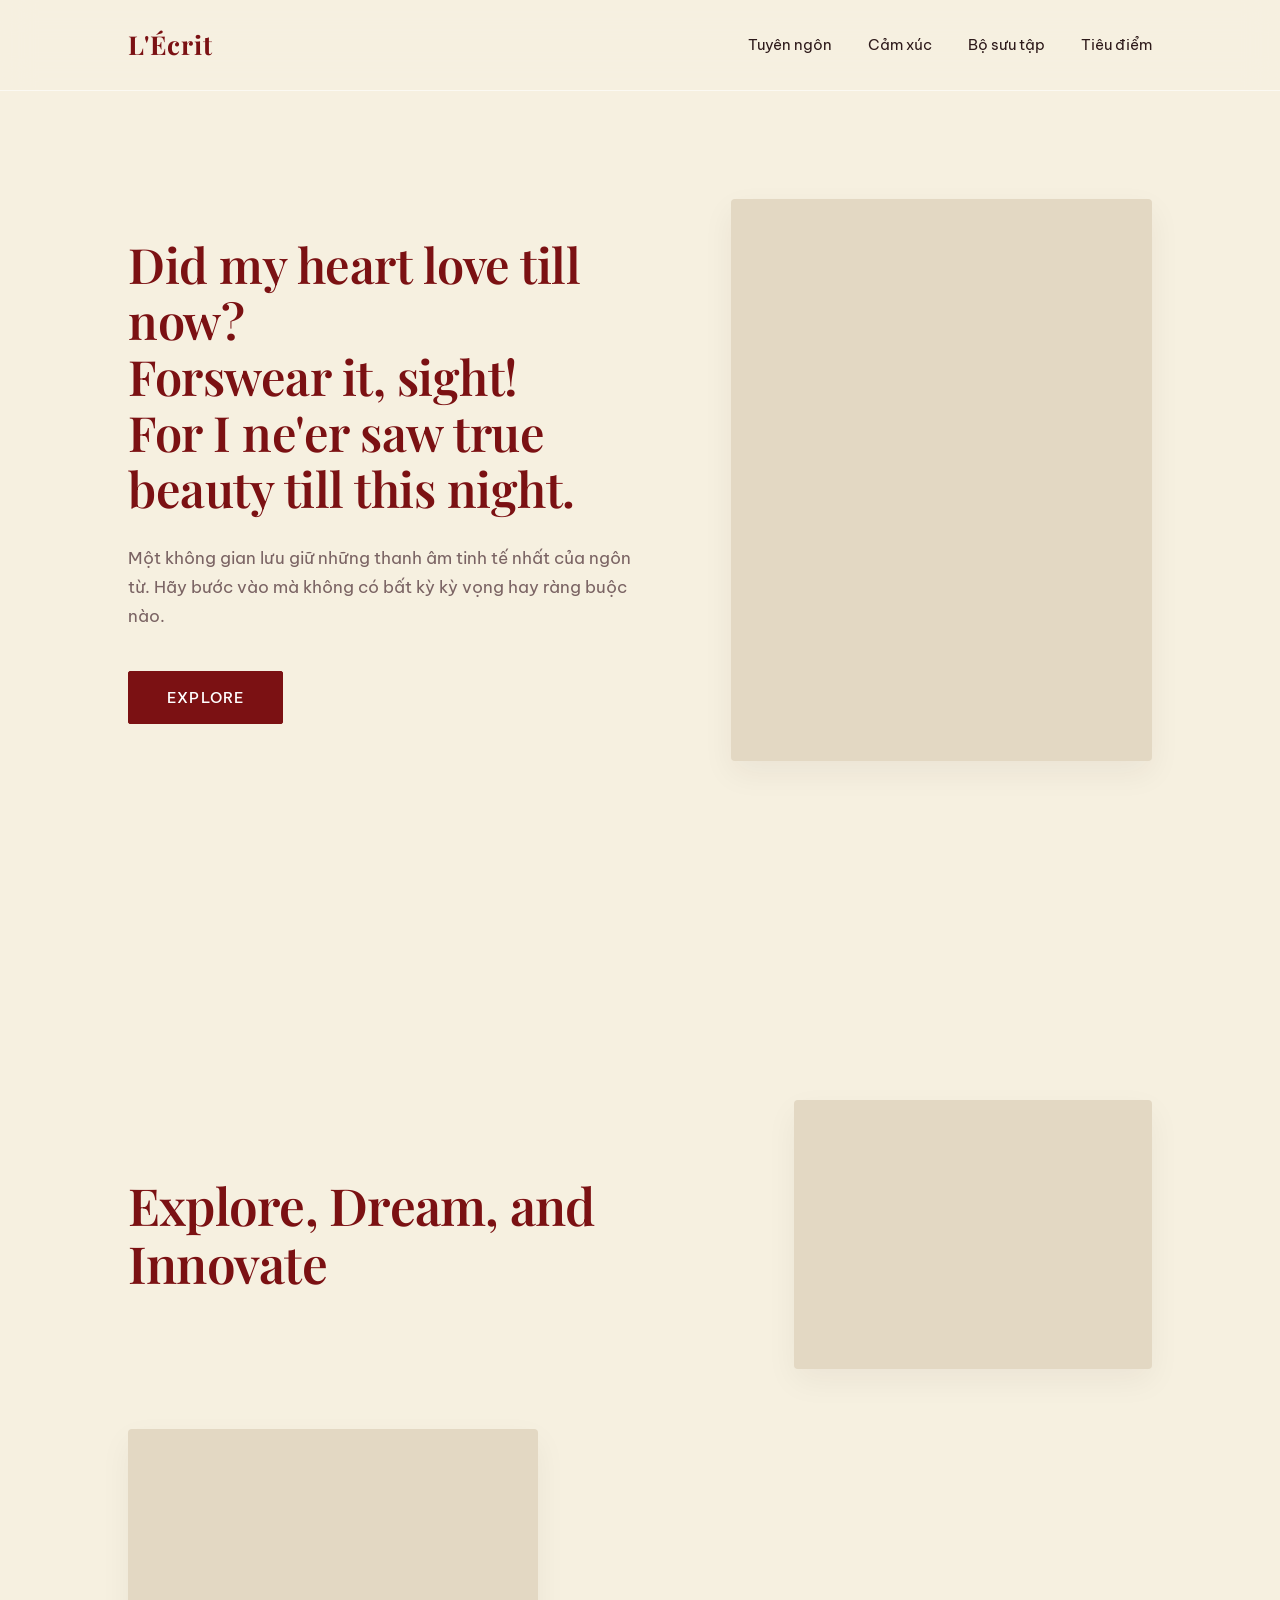
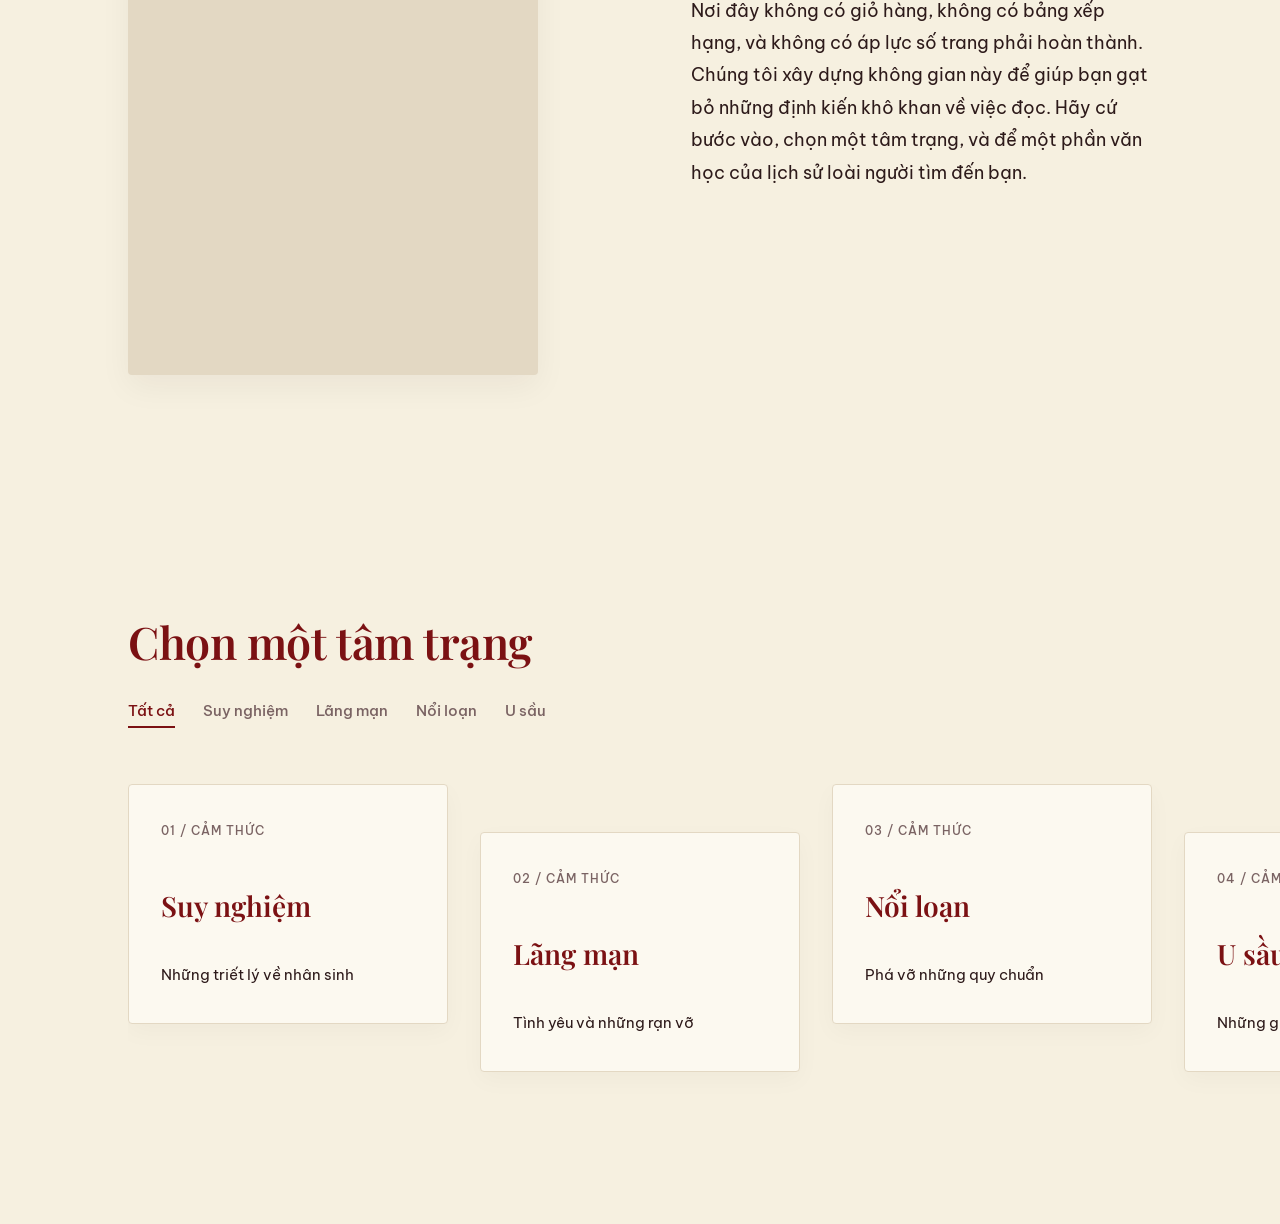
==== index.html @ 32242519 "hoan thanh giao dien co ban cho section 123, chua add hinh anh" ====
<!doctype html>
<html lang="vi">
  <head>
    <meta charset="UTF-8" />
    <meta name="viewport" content="width=device-width, initial-scale=1.0" />
    <title>Triển lãm Nghệ thuật Ngôn từ</title>

    <!-- Tích hợp Google Fonts: Playfair Display (Serif) & Be Vietnam Pro (Sans-serif) -->
    <link rel="preconnect" href="https://fonts.googleapis.com" />
    <link rel="preconnect" href="https://fonts.gstatic.com" crossorigin />
    <link
      href="https://fonts.googleapis.com/css2?family=Be+Vietnam+Pro:ital,wght@0,300;0,400;0,500;0,600;1,400&family=Playfair+Display:ital,wght@0,400;0,600;0,700;1,400&display=swap"
      rel="stylesheet"
    />

    <!-- Stylesheet riêng biệt theo tiêu chuẩn cấu trúc dự án -->
    <link rel="stylesheet" href="css/style.css" />
  </head>
  <body>
    <!-- === HEADER / NAV === -->
    <!-- Lớp .glass-panel tạo hiệu ứng kính mờ có chọn lọc cố định ở đầu trang -->
    <header class="site-header glass-panel">
      <div class="nav-container">
        <!-- Logo mang phong cách tạp chí in (Serif - Playfair Display) -->
        <a href="#" class="brand-logo">L'Écrit</a>

        <!-- Menu mỏ neo điều hướng chính -->
        <nav class="main-nav" aria-label="Điều hướng chính">
          <ul class="nav-links">
            <li><a href="#manifesto" class="nav-item">Tuyên ngôn</a></li>
            <li><a href="#emotions" class="nav-item">Cảm xúc</a></li>
            <li><a href="#collection" class="nav-item">Bộ sưu tập</a></li>
            <li><a href="#spotlight" class="nav-item">Tiêu điểm</a></li>
          </ul>
        </nav>
      </div>
    </header>

    <main>
      <!-- === SECTION 1 === -->
      <!-- Hero Section: Khoảng nghỉ mở màn với bố cục bất đối xứng 55% / 45% -->
      <section class="hero-section" id="hero">
        <!-- Khối Trái: Chiếm 55% độ rộng, tập trung vào Typography và thông điệp mở màn -->
        <div class="hero-content">
          <!-- Trích dẫn kịch bản nguyên bản định hình phong cách văn học (Editorial Serif) -->
          <h1 class="hero-title">
            Did my heart love till now?<br />
            Forswear it, sight!<br />
            For I ne'er saw true beauty till this night.
          </h1>

          <!-- Dòng mô tả mang tính tự sự, tạo cảm giác tĩnh lặng và chào đón không áp lực -->
          <p class="hero-subtitle">
            Một không gian lưu giữ những thanh âm tinh tế nhất của ngôn từ. Hãy
            bước vào mà không có bất kỳ kỳ vọng hay ràng buộc nào.
          </p>

          <!-- CTA duy nhất: Bo góc sắc sảo 2px (không bo viên thuốc), kích hoạt cuộn mượt -->
          <div class="hero-cta-wrapper">
            <button
              type="button"
              class="btn btn-primary"
              onclick="
                document
                  .getElementById('manifesto')
                  ?.scrollIntoView({ behavior: 'smooth' })
              "
            >
              Explore
            </button>
          </div>
        </div>

        <!-- Khối Phải: Chiếm 45% độ rộng, khung ảnh nghệ thuật tĩnh vật tỉ lệ chuẩn 3:4 -->
        <div class="hero-visual-wrapper">
          <div
            class="hero-visual"
            role="img"
            aria-label="Bìa sách nghệ thuật tĩnh vật"
          >
            <!-- Placeholder chuẩn Design System: Sử dụng nền nhạt #E3D8C3, bo nhẹ 4px, không dùng placeholder chứa text rác -->
          </div>
        </div>
      </section>

      <!-- === SECTION 2: MANIFESTO === -->
      <!-- Bố cục lưới Z-Pattern 2 hàng kết hợp hình ảnh nghệ thuật -->
      <section id="manifesto" class="manifesto-section">
        <!-- Hàng 1 (Trên): Tiêu đề Hook bên trái và Khung ảnh nhỏ nằm ngang bên phải -->
        <div class="manifesto-row">
          <h2 class="manifesto-hook">Explore, Dream, and Innovate</h2>
          <div
            class="manifesto-visual visual-sm"
            role="img"
            aria-label="Hình ảnh nghệ thuật bổ trợ"
          ></div>
        </div>

        <!-- Hàng 2 (Dưới): Khung ảnh lớn dạng dọc bên trái và Văn bản tự sự bên phải -->
        <div class="manifesto-row">
          <div
            class="manifesto-visual visual-lg"
            role="img"
            aria-label="Hình ảnh tĩnh vật nghệ thuật"
          ></div>
          <div class="manifesto-narrative">
            <p>
              Nơi đây không có giỏ hàng, không có bảng xếp hạng, và không có áp
              lực số trang phải hoàn thành. Chúng tôi xây dựng không gian này để
              giúp bạn gạt bỏ những định kiến khô khan về việc đọc. Hãy cứ bước
              vào, chọn một tâm trạng, và để một phần văn học của lịch sử loài
              người tìm đến bạn.
            </p>
          </div>
        </div>
      </section>

      <!-- === SECTION 3: EMOTIONS === -->
      <!-- Cỗ máy Cảm xúc: Cuộn ngang tràn lề với thẻ nhấp nhô có chủ đích -->
      <section id="emotions" class="emotions-section">
        <!-- Tiêu đề & Nhóm lọc cảm xúc -->
        <div class="emotions-header">
          <h2 class="emotions-title">Chọn một tâm trạng</h2>
          <div class="filter-group" role="tablist" aria-label="Bộ lọc cảm xúc">
            <button type="button" class="btn-filter active">Tất cả</button>
            <button type="button" class="btn-filter">Suy nghiệm</button>
            <button type="button" class="btn-filter">Lãng mạn</button>
            <button type="button" class="btn-filter">Nổi loạn</button>
            <button type="button" class="btn-filter">U sầu</button>
          </div>
        </div>

        <!-- Đường đua cuộn ngang Horizontal Scroll Track -->
        <div
          class="emotions-scroll-track"
          tabindex="0"
          aria-label="Danh sách thẻ cảm xúc"
        >
          <!-- Thẻ 1 -->
          <article class="emotion-card">
            <span class="emotion-tag">01 / Cảm thức</span>
            <h3 class="emotion-name">Suy nghiệm</h3>
            <p class="emotion-desc">Những triết lý về nhân sinh</p>
          </article>

          <!-- Thẻ 2 (Chẵn - Nhấp nhô) -->
          <article class="emotion-card">
            <span class="emotion-tag">02 / Cảm thức</span>
            <h3 class="emotion-name">Lãng mạn</h3>
            <p class="emotion-desc">Tình yêu và những rạn vỡ</p>
          </article>

          <!-- Thẻ 3 -->
          <article class="emotion-card">
            <span class="emotion-tag">03 / Cảm thức</span>
            <h3 class="emotion-name">Nổi loạn</h3>
            <p class="emotion-desc">Phá vỡ những quy chuẩn</p>
          </article>

          <!-- Thẻ 4 (Chẵn - Nhấp nhô) -->
          <article class="emotion-card">
            <span class="emotion-tag">04 / Cảm thức</span>
            <h3 class="emotion-name">U sầu</h3>
            <p class="emotion-desc">Những góc tối tĩnh lặng</p>
          </article>

          <!-- Thẻ 5 -->
          <article class="emotion-card">
            <span class="emotion-tag">05 / Cảm thức</span>
            <h3 class="emotion-name">Chữa lành</h3>
            <p class="emotion-desc">Tìm lại điểm cân bằng</p>
          </article>
        </div>
      </section>
    </main>

    <script src="js/app.js"></script>
  </body>
</html>
---- css/style.css ----
/* ==========================================================================
   DESIGN TOKENS & RESET
   ========================================================================== */

:root {
  /* Nền và Bề mặt (Lemon Cream & Trắng ấm) */
  --clr-bg-main: #f6f0e0; /* Lemon Cream - Nền toàn trang */
  --clr-surface: #fcf9f0; /* Trắng ấm - Nền card, popup */

  /* Điểm nhấn (Red Wine Palette) */
  --clr-primary: #7b1113; /* Red Wine - Điểm nhấn chính, nút, tiêu đề nổi bật */
  --clr-primary-dark: #52090c; /* Red Wine Dark - Trạng thái hover/active */
  --clr-accent: #c43a3d; /* Điểm nhấn phụ */

  /* Văn bản & Viền - Tuyệt đối không dùng đen tuyệt đối #000000 */
  --clr-text-main: #2d1a1a; /* Nâu đỏ sẫm - Chữ chính */
  --clr-text-muted: #7a6363; /* Nâu nhạt - Metadata, mô tả phụ */
  --clr-border: #e3d8c3; /* Viền mỏng, đường phân cách thanh lịch */

  /* Bo góc chuẩn Anti-AI (Không bo tròn quá mức) */
  --radius-card: 4px;

  /* Typography */
  --font-heading: "Playfair Display", Georgia, serif;
  --font-body: "Be Vietnam Pro", -apple-system, BlinkMacSystemFont, sans-serif;
}

/* CSS Reset tối giản đảm bảo tính đồng nhất */
*,
*::before,
*::after {
  box-sizing: border-box;
  margin: 0;
  padding: 0;
}

html {
  scroll-behavior: smooth; /* Cuộn trang mượt mà */
}

body {
  background-color: var(--clr-bg-main);
  color: var(--clr-text-main);
  font-family: var(--font-body);
  line-height: 1.6;
  -webkit-font-smoothing: antialiased;
}

/* Hiệu ứng Selective Glassmorphism dùng chung */
.glass-panel {
  background: rgba(246, 240, 224, 0.78); /* Lemon Cream bán trong suốt */
  backdrop-filter: blur(16px); /* Làm mờ hậu cảnh tự nhiên */
  -webkit-backdrop-filter: blur(16px);
  border-bottom: 1px solid rgba(255, 255, 255, 0.55); /* Viền sáng tinh tế phía dưới */
}

/* ==========================================================================
   HEADER / NAVIGATION
   ========================================================================== */

.site-header {
  position: fixed; /* Cố định thanh điều hướng ở mép trên cùng */
  top: 0;
  left: 0;
  width: 100%;
  z-index: 100; /* Đảm bảo Nav luôn nổi trên các tầng nội dung */
  transition: background-color 0.3s ease;
}

.nav-container {
  display: flex;
  justify-content: space-between; /* Đẩy Logo sang trái và Menu sang phải */
  align-items: center;
  padding: 24px 10%; /* Đồng bộ khoảng thụt lề 10% với nội dung Hero */
}

.brand-logo {
  font-family: var(--font-heading);
  font-size: 1.625rem;
  font-weight: 700;
  color: var(--clr-primary); /* Màu Red Wine tạo dấu ấn định danh */
  text-decoration: none;
  letter-spacing: 0.04em;
}

.nav-links {
  display: flex;
  gap: 36px; /* Khoảng cách thoáng đãng giữa các mục điều hướng */
  list-style: none;
}

.nav-item {
  font-family: var(--font-body);
  font-size: 0.9375rem;
  font-weight: 400;
  color: var(--clr-text-main);
  text-decoration: none;
  transition: color 0.25s ease;
  position: relative;
}

.nav-item:hover {
  color: var(--clr-primary); /* Đổi màu khi tương tác nhẹ nhàng */
}

/* ==========================================================================
   /* === SECTION 1 === */
/* ==========================================================================

/* Hero Section: Khoảng nghỉ mở màn bất đối xứng với padding bù trừ Header */
.hero-section {
  min-height: 100vh;
  box-sizing: border-box; /* Đảm bảo padding không làm tràn khung hình */
  display: flex;
  align-items: center; /* Căn giữa theo trục dọc */
  padding-top: 120px; /* Bù trừ chiều cao thanh Header fixed */
  padding-bottom: 60px; /* Khoảng đệm phía dưới */
  padding-left: 10%; /* Không gian âm lề trái */
  padding-right: 10%; /* Không gian âm lề phải */
  background-color: var(--clr-bg-main);
}

/* Khối Trái: Chiếm đúng 55% độ rộng - Trọng tâm Typography */
.hero-content {
  flex: 0 0 55%; /* Cố định tỷ lệ 55% */
  max-width: 55%; /* Ngăn co giãn vượt quá 55% */
  box-sizing: border-box;
  padding-right: 40px; /* Tạo khoảng thở nội bộ trước khối ảnh */
  display: flex;
  flex-direction: column;
  align-items: flex-start; /* Căn lề trái dứt khoát */
}

.hero-title {
  font-family: var(--font-heading);
  font-size: clamp(2rem, 3.8vw, 3.75rem);
  font-weight: 600;
  line-height: 1.15;
  color: var(--clr-primary);
  margin-bottom: 28px;
  letter-spacing: -0.01em;
}

.hero-subtitle {
  font-family: var(--font-body);
  font-size: 1.0625rem;
  line-height: 1.7;
  color: var(--clr-text-muted);
  max-width: 520px;
  margin-bottom: 36px;
}

.hero-cta-wrapper {
  margin-top: 4px;
}

/* Nút CTA: Tôn vinh hình khối góc cạnh sắc sảo */
.btn-primary {
  font-family: var(--font-body);
  font-size: 0.9375rem;
  font-weight: 500;
  letter-spacing: 0.08em;
  text-transform: uppercase;
  color: #ffffff;
  background-color: var(--clr-primary);
  border: 1px solid var(--clr-primary);
  border-radius: 2px;
  padding: 16px 38px;
  cursor: pointer;
  transition: all 0.3s ease;
}

.btn-primary:hover {
  background-color: var(--clr-primary-dark);
  border-color: var(--clr-primary-dark);
}

/* Khối Phải: Chiếm đúng 45% độ rộng - Khung ảnh nghệ thuật */
.hero-visual-wrapper {
  flex: 0 0 45%; /* Cố định tỷ lệ 45% */
  max-width: 45%; /* Ngăn co giãn vượt quá 45% */
  box-sizing: border-box;
  padding-left: 40px; /* Tạo khoảng thở nội bộ tiếp giáp khối chữ */
  width: 100%;
}

.hero-visual {
  width: 100%;
  aspect-ratio: 3 / 4;
  background-color: var(--clr-border);
  border-radius: 4px;
  box-shadow: 0 12px 32px rgba(45, 26, 26, 0.06);
}

/* ==========================================================================
   /* === SECTION 2: MANIFESTO === */
/* ==========================================================================

/* Manifesto Section: Bố cục lưới Z-Pattern 2 hàng kết hợp nghệ thuật */
.manifesto-section {
  padding: 200px 10% 120px 10%; /* Tăng mạnh đệm trên để tách biệt với Hero */
  background-color: var(--clr-bg-main); /* Giữ nền Lemon Cream đồng nhất */
  display: flex;
  flex-direction: column;
  gap: 60px; /* Kéo chặt khoảng cách giữa 2 hàng xuống 60px */
  box-sizing: border-box;
}

/* Hàng ngang điều phối các khối tử đối ứng */
.manifesto-row {
  display: flex;
  align-items: center;
  justify-content: space-between;
  width: 100%;
  box-sizing: border-box;
}

/* Tiêu đề Hook: Giảm kích thước, chiếm 50% độ rộng ở hàng trên */
.manifesto-hook {
  flex: 0 0 50%;
  max-width: 50%;
  font-family: var(--font-heading);
  font-size: clamp(2.5rem, 4vw, 4.5rem);
  font-weight: 600;
  line-height: 1.15;
  color: var(--clr-primary);
  letter-spacing: -0.015em;
}

/* Khối văn bản tự sự: Chiếm 45% độ rộng ở hàng dưới */
.manifesto-narrative {
  flex: 0 0 45%;
  max-width: 45%;
  margin-top: -20px; /* Kéo nhích lên tạo sự giao thoa nhẹ với khung ảnh visual-lg */
  text-align: left; /* Giữ chữ căn lề trái chuẩn Editorial */
  box-sizing: border-box;
}

.manifesto-narrative p {
  font-family: var(--font-body);
  font-size: 1.125rem;
  line-height: 1.8;
  color: var(--clr-text-main);
}

/* Khung ảnh nghệ thuật Placeholder */
.manifesto-visual {
  background-color: var(
    --clr-border
  ); /* Nền nhạt #E3D8C3 thay thế placeholder rác */
  border-radius: var(--radius-card); /* Bo góc nhẹ 4px chuẩn Anti-AI */
  box-shadow: 0 12px 32px rgba(45, 26, 26, 0.05);
}

/* Khung ảnh Hàng 1 (Nằm ngang bên phải) */
.visual-sm {
  flex: 0 0 35%;
  max-width: 35%;
  aspect-ratio: 4 / 3;
}

/* Khung ảnh Hàng 2 (Nằm dọc bên trái) */
.visual-lg {
  flex: 0 0 40%;
  max-width: 40%;
  aspect-ratio: 3 / 4;
}

/* ==========================================================================
   /* === SECTION 3: EMOTIONS === */
/* ==========================================================================

/* Section 3: Cỗ máy Cảm xúc - Tràn lề phải để thanh cuộn trôi tự do */
.emotions-section {
  background-color: var(--clr-bg-main);
  padding: 120px 0 120px 10%; /* Không set padding-right để đường đua tràn sát mép màn hình */
  box-sizing: border-box;
  overflow: hidden; /* Giữ layout không gây tràn thanh cuộn toàn trang */
}

/* Khu vực Header & Bộ lọc */
.emotions-header {
  padding-right: 10%; /* Cân chỉnh lề phải cho khối tiêu đề */
  margin-bottom: 56px;
}

.emotions-title {
  font-family: var(--font-heading);
  font-size: clamp(2rem, 3.5vw, 3.25rem);
  font-weight: 600;
  line-height: 1.2;
  color: var(--clr-primary);
  margin-bottom: 24px;
  letter-spacing: -0.01em;
}

/* Nhóm nút lọc cảm xúc - Phong cách Editorial tinh giản */
.filter-group {
  display: flex;
  flex-wrap: wrap;
  gap: 28px;
}

.btn-filter {
  font-family: var(--font-body);
  font-size: 0.9375rem;
  font-weight: 500;
  color: var(--clr-text-muted);
  background: transparent;
  border: none;
  border-radius: 0; /* Anti-AI: Tuyệt đối không bo tròn hình viên thuốc */
  padding: 8px 0; /* Padding tối giản dành cho nút kiểu chữ */
  cursor: pointer;
  position: relative;
  transition: color 0.25s ease;
}

.btn-filter:hover,
.btn-filter.active {
  color: var(--clr-primary); /* Đổi sang Red Wine khi chọn */
}

/* Gạch chân mỏng thanh tao khi active hoặc hover */
.btn-filter::after {
  content: "";
  position: absolute;
  bottom: 0;
  left: 0;
  width: 0;
  height: 1.5px;
  background-color: var(--clr-primary);
  transition: width 0.3s ease;
}

.btn-filter:hover::after,
.btn-filter.active::after {
  width: 100%;
}

/* Đường đua cuộn ngang */
.emotions-scroll-track {
  display: flex;
  gap: 32px;
  overflow-x: auto;
  scroll-snap-type: x mandatory; /* [Scroll Snap]: Bắt buộc các thẻ dừng chính xác tại điểm bắt đầu khi cuộn ngang */
  padding-bottom: 80px; /* Chừa khoảng không gian đệm bên dưới để không bị cắt transform translateY */
  padding-right: 10%; /* Khoảng thở kết thúc đường đua */
  -webkit-overflow-scrolling: touch;
  cursor: grab; /* Con trỏ sẵn sàng kéo cuộn */
  user-select: none; /* Ngăn bôi đen chữ khi thao tác kéo */

  /* Ẩn hoàn toàn thanh cuộn vật lý để tối ưu thị giác Editorial */
  -ms-overflow-style: none; /* Cho IE và Edge */
  scrollbar-width: none; /* Cho Firefox */
}

.emotions-scroll-track:active {
  cursor: grabbing; /* Con trỏ siết chặt khi đang giữ chuột kéo */
}

.emotions-scroll-track::-webkit-scrollbar {
  display: none; /* Cho Chrome, Safari và Opera */
}

/* Thẻ Cảm xúc (Bento Card) */
.emotion-card {
  flex: 0 0 320px; /* Chiều rộng cố định cho từng thẻ cảm xúc */
  scroll-snap-align: start; /* Neo mép trái thẻ vào mép cuộn */
  padding: 36px 32px;
  background-color: var(--clr-surface); /* Nền trắng ấm thanh nhã */
  border: 1px solid var(--clr-border); /* Viền mỏng phân tách nhẹ nhàng */
  border-radius: var(--radius-card); /* Bo góc 4px chuẩn mực */
  box-sizing: border-box;
  display: flex;
  flex-direction: column;
  justify-content: space-between;
  min-height: 240px;
  cursor: pointer; /* Bổ sung con trỏ tương tác */
  box-shadow: 0 8px 24px rgba(45, 26, 26, 0.03);
  transition:
    transform 0.4s ease,
    border-color 0.3s ease,
    box-shadow 0.3s ease;
}

/* Hiệu ứng Nhấp nhô Staggered Layout */
.emotion-card:nth-child(even) {
  transform: translateY(
    48px
  ); /* [Staggered Effect]: Đẩy sole các thẻ chẵn xuống 48px phá vỡ tính đơn điệu ngang hàng */
}

.emotion-card:hover {
  border-color: var(--clr-primary); /* Đổi màu viền sang Red Wine */
  box-shadow: 0 12px 28px rgba(45, 26, 26, 0.05); /* Bóng cực nhạt, tuyệt đối không dùng bóng đen đậm */
}

.emotion-tag {
  font-family: var(--font-body);
  font-size: 0.75rem;
  font-weight: 500;
  letter-spacing: 0.08em;
  text-transform: uppercase;
  color: var(--clr-text-muted);
}

.emotion-name {
  font-family: var(--font-heading);
  font-size: 1.75rem;
  font-weight: 600;
  line-height: 1.25;
  color: var(--clr-primary);
  margin-top: 16px;
  margin-bottom: 8px;
}

.emotion-desc {
  font-family: var(--font-body);
  font-size: 0.9375rem;
  line-height: 1.6;
  color: var(--clr-text-main);
}

/* ==========================================================================
   RESPONSIVE DESIGN (MOBILE & TABLET)
   ========================================================================== */

@media (max-width: 768px) {
  .nav-container {
    padding: 18px 6%;
  }

  .nav-links {
    display: none; /* Tạm ẩn link trên màn hình di động nhỏ */
  }

  /* Chuyển sang bố cục 1 cột đảo ngược: Ảnh lên trước, text xuống dưới */
  .hero-section {
    flex-direction: column-reverse; /* Đảo khối visual lên trên hoặc linh hoạt theo content */
    justify-content: center;
    gap: 40px;
    padding: 120px 6% 60px 6%; /* Chừa khoảng trống phía trên tránh bị Header che khuất */
    min-height: auto;
  }

  /* Trên mobile cả 2 khối mở rộng chiếm toàn bộ chiều ngang, reset triệt để */
  .hero-content,
  .hero-visual-wrapper {
    flex: 0 0 100%;
    max-width: 100%;
    width: 100%;
  }

  .hero-content {
    padding-left: 0;
    padding-right: 0;
  }

  .hero-visual-wrapper {
    padding-left: 0;
    padding-right: 0;
  }

  .hero-title {
    font-size: 2rem;
    line-height: 1.25;
    max-width: 100%;
  }

  .hero-subtitle {
    font-size: 1rem;
    max-width: 100%;
  }

  .hero-visual {
    max-width: 320px; /* Giới hạn kích thước ảnh tĩnh vật cân đối trên điện thoại */
    margin: 0 auto;
  }

  /* Responsive Section 2: Manifesto */
  .manifesto-section {
    padding: 100px 6% 60px 6%; /* Giảm padding-top xuống 100px */
    gap: 60px; /* Giảm khoảng cách giữa 2 hàng */
  }

  .manifesto-row {
    flex-direction: column; /* Cả Hàng 1 và Hàng 2 đều lật thành cột */
    gap: 36px;
  }

  /* Tất cả phần tử (chữ và hình) đều chiếm 100% chiều rộng */
  .manifesto-hook,
  .manifesto-narrative,
  .visual-sm,
  .visual-lg {
    flex: 0 0 100%;
    width: 100%;
    max-width: 100%;
  }

  /* Responsive Section 3: Emotions */
  .emotions-section {
    padding: 80px 0 80px 6%; /* Giảm padding lề trên mobile */
  }

  .emotions-header {
    padding-right: 6%;
    margin-bottom: 40px;
  }

  .emotions-scroll-track {
    gap: 20px;
    padding-bottom: 50px;
    padding-right: 6%;
  }

  .emotion-card {
    flex: 0 0 280px; /* Thu nhỏ thẻ cảm xúc còn 280px */
    padding: 28px 24px;
    min-height: 210px;
  }

  .emotion-card:nth-child(even) {
    transform: translateY(
      24px
    ); /* Giảm biên độ nhấp nhô trên mobile còn 24px */
  }
}
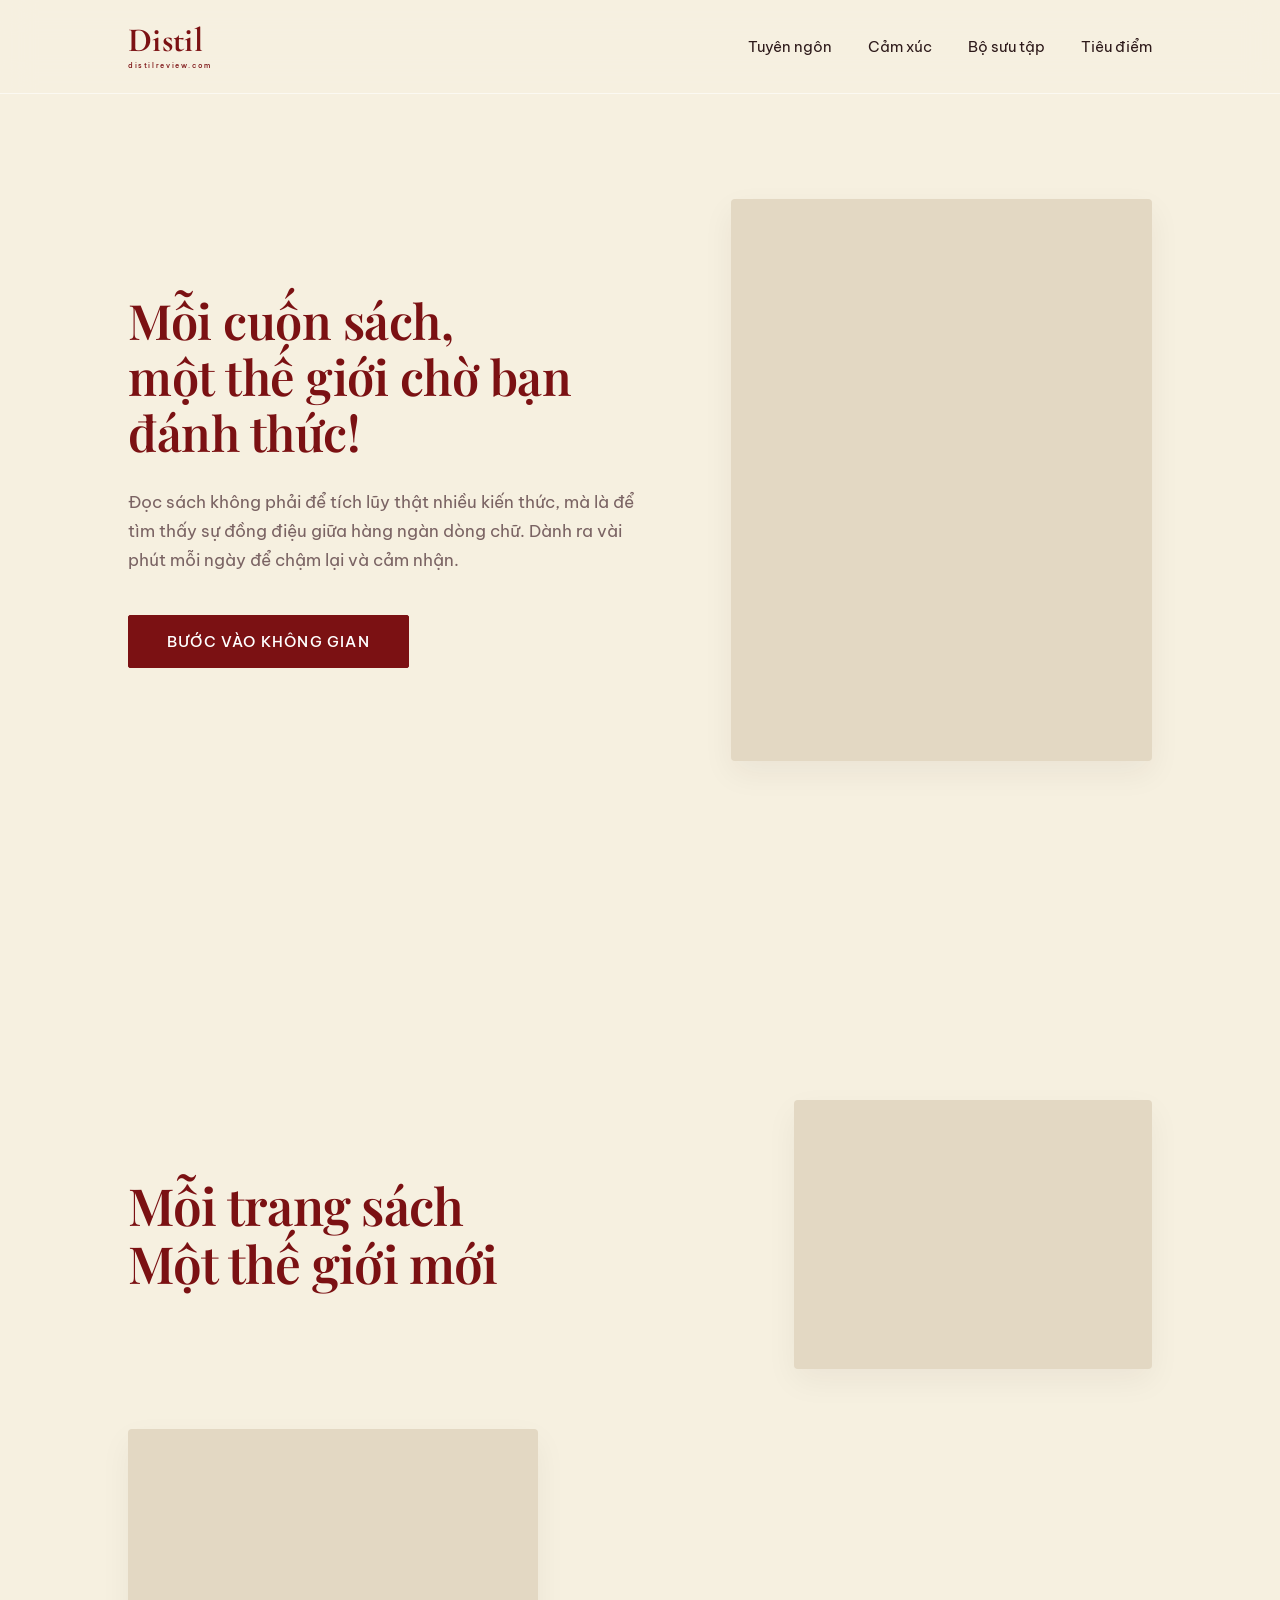
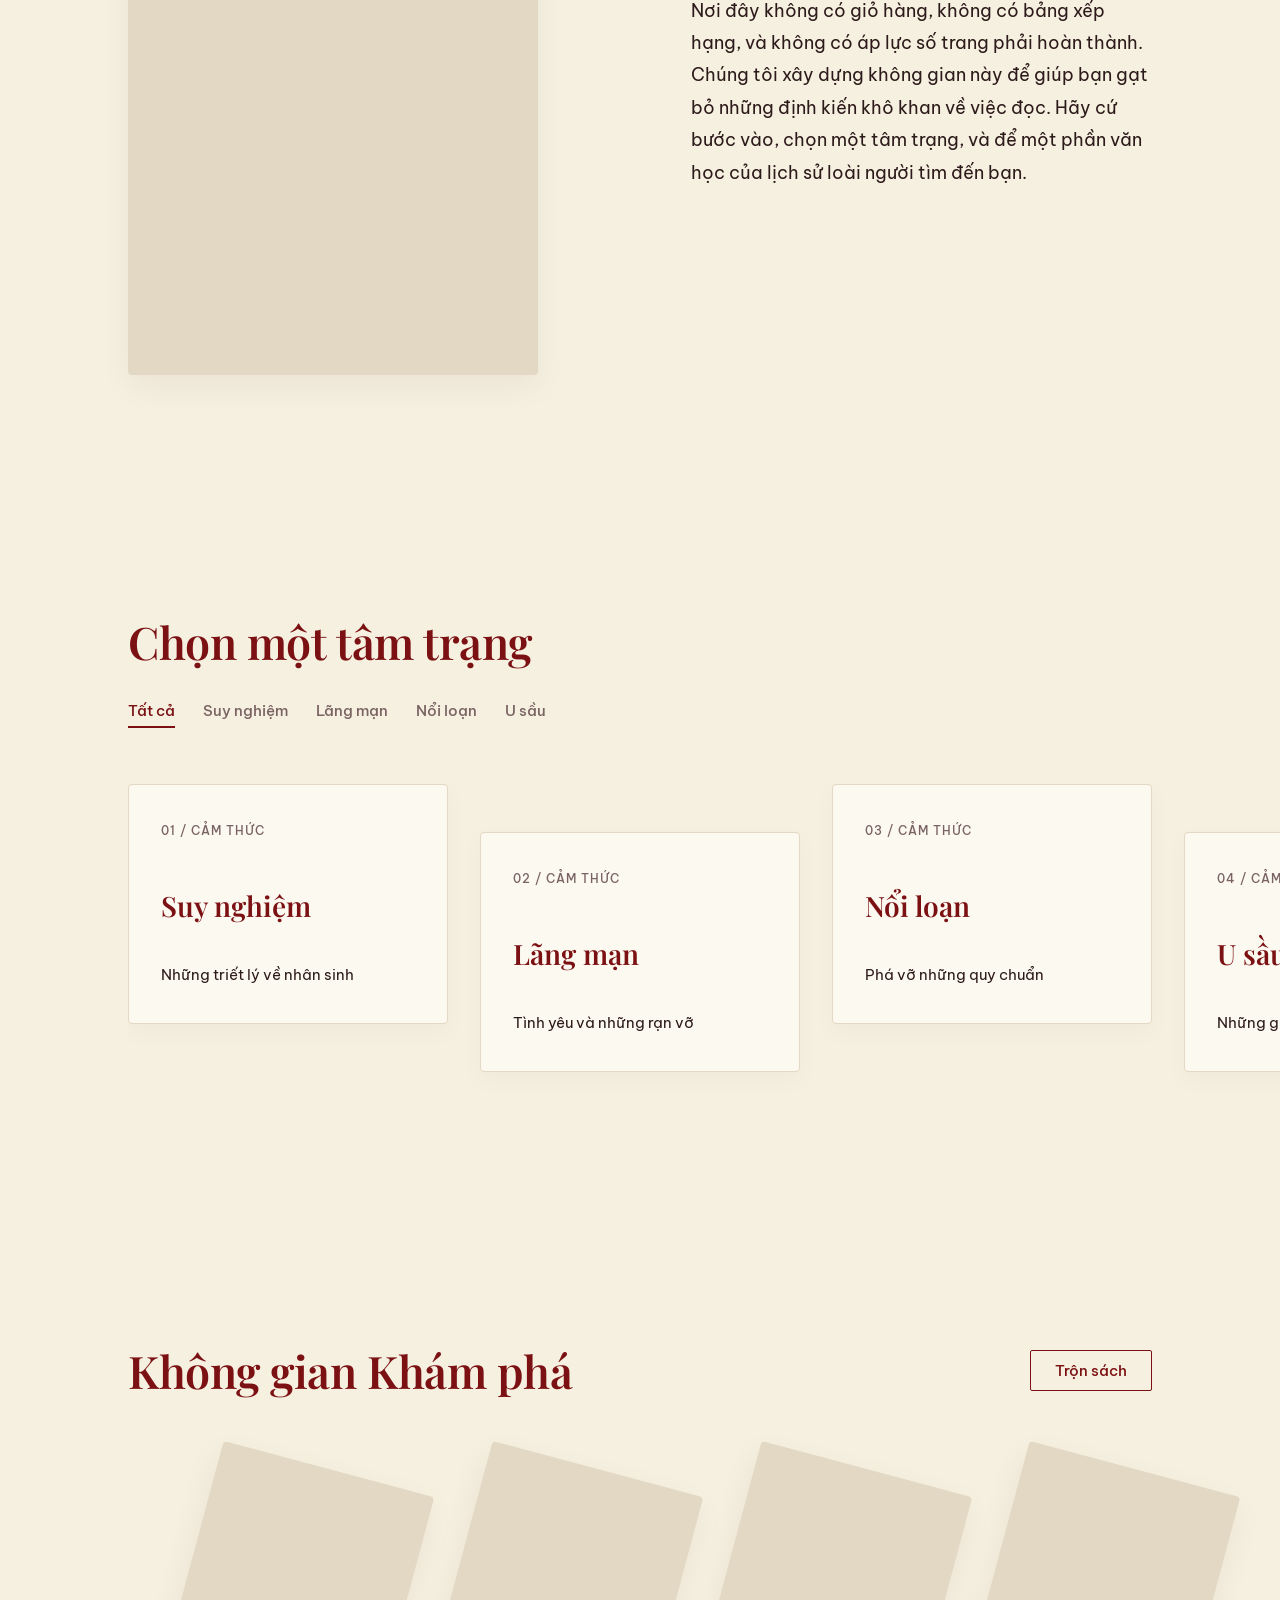
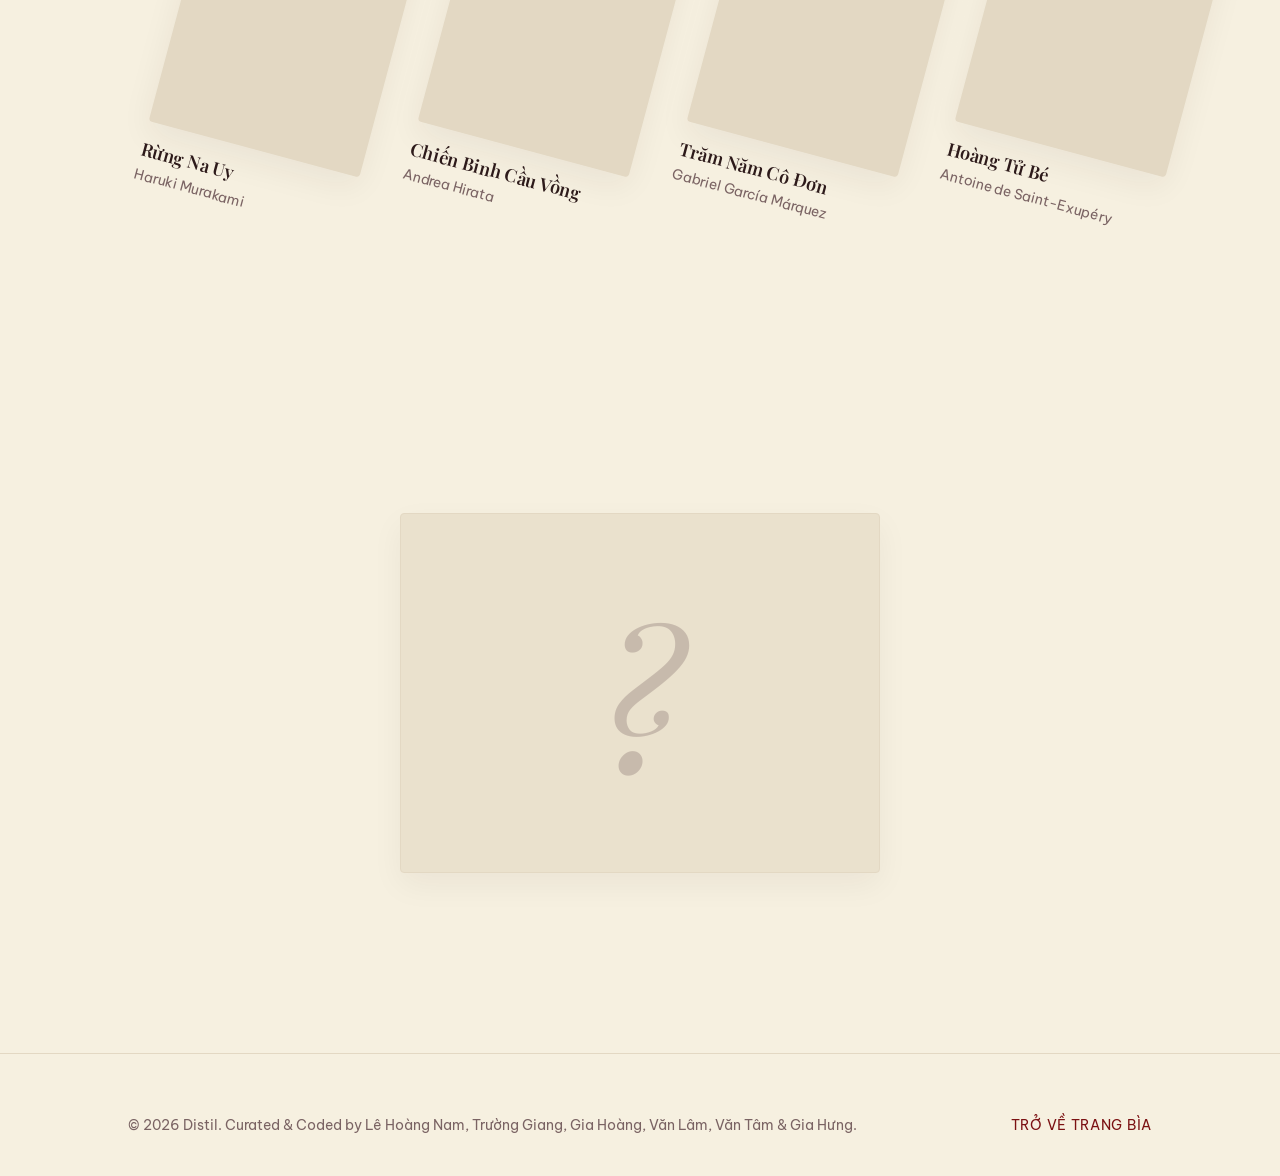
==== commit 88a0fdb1: "feat: hoan thanh xong section 4 5 6" ====
--- a/index.html
+++ b/index.html
@@ -1,4 +1,4 @@
-<!doctype html>
+﻿<!doctype html>
 <html lang="vi">
   <head>
     <meta charset="UTF-8" />
@@ -9,7 +9,7 @@
     <link rel="preconnect" href="https://fonts.googleapis.com" />
     <link rel="preconnect" href="https://fonts.gstatic.com" crossorigin />
     <link
-      href="https://fonts.googleapis.com/css2?family=Be+Vietnam+Pro:ital,wght@0,300;0,400;0,500;0,600;1,400&family=Playfair+Display:ital,wght@0,400;0,600;0,700;1,400&display=swap"
+      href="https://fonts.googleapis.com/css2?family=Be+Vietnam+Pro:ital,wght@0,300;0,400;0,500;0,600;1,400&family=Cormorant+Garamond:ital,wght@0,400;0,600;0,700;1,400&family=Playfair+Display:ital,wght@0,400;0,600;0,700;1,400&display=swap"
       rel="stylesheet"
     />
 
@@ -21,8 +21,11 @@
     <!-- Lớp .glass-panel tạo hiệu ứng kính mờ có chọn lọc cố định ở đầu trang -->
     <header class="site-header glass-panel">
       <div class="nav-container">
-        <!-- Logo mang phong cách tạp chí in (Serif - Playfair Display) -->
-        <a href="#" class="brand-logo">L'Écrit</a>
+        <!-- Logo mang phong cách tạp chí in (Serif - Cormorant Garamond) -->
+        <a href="#" class="brand-logo">
+          <span class="logo-name">Distil</span>
+          <span class="logo-domain">distilreview.com</span>
+        </a>
 
         <!-- Menu mỏ neo điều hướng chính -->
         <nav class="main-nav" aria-label="Điều hướng chính">
@@ -44,15 +47,13 @@
         <div class="hero-content">
           <!-- Trích dẫn kịch bản nguyên bản định hình phong cách văn học (Editorial Serif) -->
           <h1 class="hero-title">
-            Did my heart love till now?<br />
-            Forswear it, sight!<br />
-            For I ne'er saw true beauty till this night.
+            Mỗi cuốn sách,<br />
+            một thế giới chờ bạn đánh thức!
           </h1>
 
           <!-- Dòng mô tả mang tính tự sự, tạo cảm giác tĩnh lặng và chào đón không áp lực -->
           <p class="hero-subtitle">
-            Một không gian lưu giữ những thanh âm tinh tế nhất của ngôn từ. Hãy
-            bước vào mà không có bất kỳ kỳ vọng hay ràng buộc nào.
+           Đọc sách không phải để tích lũy thật nhiều kiến thức, mà là để tìm thấy sự đồng điệu giữa hàng ngàn dòng chữ. Dành ra vài phút mỗi ngày để chậm lại và cảm nhận.
           </p>
 
           <!-- CTA duy nhất: Bo góc sắc sảo 2px (không bo viên thuốc), kích hoạt cuộn mượt -->
@@ -66,7 +67,7 @@
                   ?.scrollIntoView({ behavior: 'smooth' })
               "
             >
-              Explore
+              Bước Vào Không Gian
             </button>
           </div>
         </div>
@@ -88,7 +89,8 @@
       <section id="manifesto" class="manifesto-section">
         <!-- Hàng 1 (Trên): Tiêu đề Hook bên trái và Khung ảnh nhỏ nằm ngang bên phải -->
         <div class="manifesto-row">
-          <h2 class="manifesto-hook">Explore, Dream, and Innovate</h2>
+          <h4 class="manifesto-hook">Mỗi trang sách <br />
+             Một thế giới mới</h4>
           <div
             class="manifesto-visual visual-sm"
             role="img"
@@ -172,7 +174,94 @@
           </article>
         </div>
       </section>
+
+      <!-- === SECTION 4: EXPLORATION === -->
+      <section id="exploration" class="explore-section">
+        <!-- Header khu vực: Tiêu đề bên trái, nút Trộn sách bên phải -->
+        <div class="explore-header">
+          <h2 class="explore-title">Không gian Khám phá</h2>
+          <button type="button" class="btn-shuffle">Trộn sách</button>
+        </div>
+
+        <!-- Lưới 4 cuốn sách hiển thị tĩnh (placeholder cho dữ liệu sau này) -->
+        <div class="book-grid">
+          <!-- Cuốn sách 1 -->
+          <article class="book-card" data-index="0">
+            <div class="book-cover" role="img" aria-label="Bìa sách Rừng Na Uy"></div>
+            <div class="book-info">
+              <h3 class="book-title">Rừng Na Uy</h3>
+              <p class="book-author">Haruki Murakami</p>
+            </div>
+          </article>
+
+          <!-- Cuốn sách 2 -->
+          <article class="book-card" data-index="1">
+            <div class="book-cover" role="img" aria-label="Bìa sách Chiến Binh Cầu Vồng"></div>
+            <div class="book-info">
+              <h3 class="book-title">Chiến Binh Cầu Vồng</h3>
+              <p class="book-author">Andrea Hirata</p>
+            </div>
+          </article>
+
+          <!-- Cuốn sách 3 -->
+          <article class="book-card" data-index="2">
+            <div class="book-cover" role="img" aria-label="Bìa sách Trăm Năm Cô Đơn"></div>
+            <div class="book-info">
+              <h3 class="book-title">Trăm Năm Cô Đơn</h3>
+              <p class="book-author">Gabriel García Márquez</p>
+            </div>
+          </article>
+
+          <!-- Cuốn sách 4 -->
+          <article class="book-card" data-index="3">
+            <div class="book-cover" role="img" aria-label="Bìa sách Hoàng Tử Bé"></div>
+            <div class="book-info">
+              <h3 class="book-title">Hoàng Tử Bé</h3>
+              <p class="book-author">Antoine de Saint-Exupéry</p>
+            </div>
+          </article>
+        </div>
+
+        <!-- Khung Modal Popup tĩnh (kính mờ, ẩn mặc định) -->
+        <div class="modal-overlay glass-backdrop-dark" style="display: none;">
+          <div class="modal-content halo-glow">
+            <!-- Khung tĩnh dự phòng cho JavaScript kích hoạt hiển thị chi tiết sách -->
+          </div>
+        </div>
+      </section>
+
+      <!-- === SECTION 5: EPILOGUE === -->
+      <section id="epilogue" class="epilogue-section">
+        <div class="flip-card-container">
+          <div class="flip-card-inner">
+            <!-- Mặt trước: Dấu hỏi bí ẩn -->
+            <div class="flip-card-front">
+              <span class="flip-question">?</span>
+            </div>
+
+            <!-- Mặt sau: Lời bạt và chữ ký -->
+            <div class="flip-card-back glass-panel">
+              <div class="epilogue-content">
+                <p class="epilogue-quote">
+                  "Văn học không phải để chạy trốn cuộc đời, mà để tìm thấy chính mình trong những chiều không gian khác."
+                </p>
+                <span class="epilogue-sign">Distil — Dự án Khám phá Ngôn từ</span>
+              </div>
+            </div>
+          </div>
+        </div>
+      </section>
     </main>
+
+    <!-- === SECTION 6: FOOTER === -->
+    <footer id="site-footer" class="minimal-footer">
+      <div class="footer-container">
+        <p class="copyright">
+          © 2026 Distil. Curated &amp; Coded by Lê Hoàng Nam, Trường Giang, Gia Hoàng, Văn Lâm, Văn Tâm &amp; Gia Hưng.
+        </p>
+        <a href="#hero" class="back-to-top">Trở về trang bìa</a>
+      </div>
+    </footer>
 
     <script src="js/app.js"></script>
   </body>
--- a/css/style.css
+++ b/css/style.css
@@ -75,12 +75,37 @@
 }
 
 .brand-logo {
-  font-family: var(--font-heading);
-  font-size: 1.625rem;
+  display: flex;
+  flex-direction: column;
+  align-items: flex-start;
+  text-decoration: none;
+  margin: 0;
+  padding: 0;
+  transition: opacity 0.25s ease;
+}
+
+.brand-logo:hover {
+  opacity: 0.85;
+}
+
+.logo-name {
+  font-family: "Cormorant Garamond", serif;
+  font-size: 2.125rem;
   font-weight: 700;
-  color: var(--clr-primary); /* Màu Red Wine tạo dấu ấn định danh */
-  text-decoration: none;
-  letter-spacing: 0.04em;
+  color: var(--clr-primary);
+  line-height: 1.0;
+  letter-spacing: 0.01em;
+}
+
+.logo-domain {
+  font-family: var(--font-body);
+  font-size: 0.46rem;
+  font-weight: 500;
+  color: var(--clr-primary);
+  text-transform: lowercase;
+  letter-spacing: 0.22em;
+  line-height: 1.0;
+  margin-top: 4px;
 }
 
 .nav-links {
@@ -422,6 +447,283 @@
 }
 
 /* ==========================================================================
+   <!-- === SECTION 4: EXPLORATION === -->
+   ========================================================================== */
+
+/* Container & Header */
+.explore-section {
+  padding: 120px 10%;
+  background-color: var(--clr-bg-main);
+  box-sizing: border-box;
+}
+
+.explore-header {
+  display: flex;
+  justify-content: space-between;
+  align-items: center;
+}
+
+.explore-title {
+  font-family: var(--font-heading);
+  font-size: clamp(2rem, 3.5vw, 3.25rem);
+  font-weight: 600;
+  line-height: 1.2;
+  color: var(--clr-primary);
+  letter-spacing: -0.01em;
+}
+
+/* Nút Shuffle */
+.btn-shuffle {
+  background: transparent;
+  border: 1px solid var(--clr-primary);
+  color: var(--clr-primary);
+  border-radius: 2px;
+  font-family: var(--font-body);
+  font-size: 0.9375rem;
+  font-weight: 500;
+  padding: 10px 24px;
+  cursor: pointer;
+  transition: all 0.3s ease;
+}
+
+.btn-shuffle:hover {
+  background-color: var(--clr-primary);
+  color: var(--clr-surface);
+}
+
+/* The Book Grid */
+.book-grid {
+  display: grid;
+  grid-template-columns: repeat(4, 1fr);
+  gap: 4vw;
+  margin-top: 60px;
+}
+
+/* Thẻ Sách & Hiệu ứng Cốt lõi (Tĩnh & Hover) */
+.book-card {
+  transform: rotate(15deg);
+  transform-origin: center bottom;
+  transition: all 0.5s ease-out;
+  cursor: pointer;
+}
+
+.book-card:hover {
+  transform: rotate(0deg) translateY(-16px);
+}
+
+.book-card:hover .book-title {
+  color: var(--clr-primary);
+}
+
+.book-cover {
+  aspect-ratio: 3 / 4;
+  background-color: var(--clr-border);
+  border-radius: var(--radius-card);
+  box-shadow: 0 12px 32px rgba(45, 26, 26, 0.06);
+  transition: box-shadow 0.4s ease;
+}
+
+.book-card:hover .book-cover {
+  box-shadow: 0 20px 40px rgba(45, 26, 26, 0.12);
+}
+
+.book-info {
+  margin-top: 16px;
+}
+
+.book-title {
+  font-family: var(--font-heading);
+  font-size: 1.125rem;
+  font-weight: 600;
+  line-height: 1.35;
+  color: var(--clr-text-main);
+  transition: color 0.3s ease;
+}
+
+.book-author {
+  font-family: var(--font-body);
+  font-size: 0.875rem;
+  line-height: 1.5;
+  color: var(--clr-text-muted);
+  margin-top: 4px;
+}
+
+/* Modal Popup Kính mờ (Khung tĩnh, ẩn mặc định) */
+.glass-backdrop-dark {
+  position: fixed;
+  inset: 0;
+  background: rgba(45, 26, 26, 0.85);
+  backdrop-filter: blur(16px);
+  -webkit-backdrop-filter: blur(16px);
+  z-index: 1000;
+}
+
+.halo-glow {
+  background: var(--clr-surface);
+  border-radius: var(--radius-card);
+  box-shadow: 0 0 80px rgba(255, 255, 255, 0.12);
+  width: 90%;
+  max-width: 600px;
+  padding: 40px;
+  margin: auto;
+  position: relative;
+  top: 50%;
+  transform: translateY(-50%);
+  box-sizing: border-box;
+}
+
+/* Responsive Tablet: Lưới 2 cột dưới 1024px */
+@media (max-width: 1024px) {
+  .book-grid {
+    grid-template-columns: repeat(2, 1fr);
+    gap: 6vw;
+  }
+}
+
+/* ==========================================================================
+   <!-- === SECTION 5: EPILOGUE === -->
+   ========================================================================== */
+
+/* 1. Layout Tổng thể */
+.epilogue-section {
+  min-height: 80vh;
+  display: flex;
+  align-items: center;
+  justify-content: center;
+  background-color: var(--clr-bg-main);
+  padding: 120px 10%;
+  box-sizing: border-box;
+}
+
+/* 2. Cấu trúc 3D Card */
+.flip-card-container {
+  width: 100%;
+  max-width: 480px;
+  aspect-ratio: 4 / 3;
+  perspective: 1200px;
+  cursor: pointer;
+}
+
+.flip-card-inner {
+  position: relative;
+  width: 100%;
+  height: 100%;
+  transition: transform 0.8s cubic-bezier(0.4, 0, 0.2, 1);
+  transform-style: preserve-3d;
+}
+
+/* Hover State: Lật 180 độ theo trục Y */
+.flip-card-container:hover .flip-card-inner {
+  transform: rotateY(180deg);
+}
+
+.flip-card-front,
+.flip-card-back {
+  position: absolute;
+  width: 100%;
+  height: 100%;
+  backface-visibility: hidden;
+  -webkit-backface-visibility: hidden;
+  border-radius: var(--radius-card);
+  display: flex;
+  align-items: center;
+  justify-content: center;
+  text-align: center;
+  padding: 40px;
+  box-sizing: border-box;
+}
+
+/* 3. Mặt Trước: Nền trơn ấm, dấu hỏi bí ẩn */
+.flip-card-front {
+  background-color: #eae1cd;
+  border: 1px solid var(--clr-border);
+  box-shadow: 0 12px 32px rgba(45, 26, 26, 0.05);
+}
+
+.flip-question {
+  font-family: var(--font-heading);
+  font-style: italic;
+  font-size: clamp(8rem, 15vw, 12rem);
+  color: var(--clr-text-muted);
+  opacity: 0.3;
+  line-height: 1;
+  user-select: none;
+}
+
+/* 4. Mặt Sau: Xoay ngược 180deg, hiệu ứng kính mờ glass-panel */
+.flip-card-back {
+  transform: rotateY(180deg);
+  background: rgba(246, 240, 224, 0.78);
+  backdrop-filter: blur(16px);
+  -webkit-backdrop-filter: blur(16px);
+  border: 1px solid rgba(255, 255, 255, 0.55);
+  box-shadow: 0 16px 40px rgba(45, 26, 26, 0.08);
+}
+
+.epilogue-content {
+  display: flex;
+  flex-direction: column;
+  align-items: center;
+  justify-content: center;
+}
+
+.epilogue-quote {
+  font-family: var(--font-body);
+  color: var(--clr-primary);
+  font-size: 1.125rem;
+  line-height: 1.8;
+  font-weight: 400;
+}
+
+.epilogue-sign {
+  font-family: var(--font-body);
+  font-size: 0.8125rem;
+  letter-spacing: 0.08em;
+  text-transform: uppercase;
+  color: var(--clr-text-muted);
+  margin-top: 20px;
+  display: block;
+}
+
+/* ==========================================================================
+   <!-- === SECTION 6: FOOTER === -->
+   ========================================================================== */
+
+.minimal-footer {
+  padding: 60px 10% 40px 10%;
+  background-color: var(--clr-bg-main);
+  border-top: 1px solid var(--clr-border);
+  box-sizing: border-box;
+}
+
+.footer-container {
+  display: flex;
+  justify-content: space-between;
+  align-items: center;
+}
+
+.copyright {
+  font-family: var(--font-body);
+  font-size: 0.875rem;
+  color: var(--clr-text-muted);
+}
+
+.back-to-top {
+  font-family: var(--font-body);
+  font-size: 0.875rem;
+  color: var(--clr-primary);
+  text-decoration: none;
+  text-transform: uppercase;
+  letter-spacing: 0.05em;
+  transition: color 0.3s ease;
+}
+
+.back-to-top:hover {
+  color: var(--clr-primary-dark);
+  text-decoration: underline;
+}
+
+/* ==========================================================================
    RESPONSIVE DESIGN (MOBILE & TABLET)
    ========================================================================== */
 
@@ -525,4 +827,58 @@
       24px
     ); /* Giảm biên độ nhấp nhô trên mobile còn 24px */
   }
-}
+
+  /* Responsive Section 4: Exploration */
+  .explore-section {
+    padding: 80px 6%;
+  }
+
+  .explore-header {
+    flex-direction: row;
+    align-items: center;
+  }
+
+  .book-grid {
+    grid-template-columns: 1fr;
+    gap: 48px;
+    margin-top: 48px;
+  }
+
+  .book-card {
+    transform: rotate(6deg); /* Giảm góc nghiêng còn 6deg để tránh tràn viền điện thoại */
+  }
+
+  .book-card:hover {
+    transform: rotate(0deg) translateY(-8px);
+  }
+
+  /* Responsive Section 5: Epilogue */
+  .epilogue-section {
+    padding: 80px 6%;
+    min-height: 60vh;
+  }
+
+  .flip-card-front,
+  .flip-card-back {
+    padding: 28px 20px;
+  }
+
+  .epilogue-quote {
+    font-size: 1rem;
+    line-height: 1.6;
+  }
+
+  /* Responsive Section 6: Footer */
+  .minimal-footer {
+    padding: 40px 6%;
+  }
+
+  .footer-container {
+    flex-direction: column-reverse;
+    gap: 24px;
+    text-align: center;
+  }
+}
+
+
+
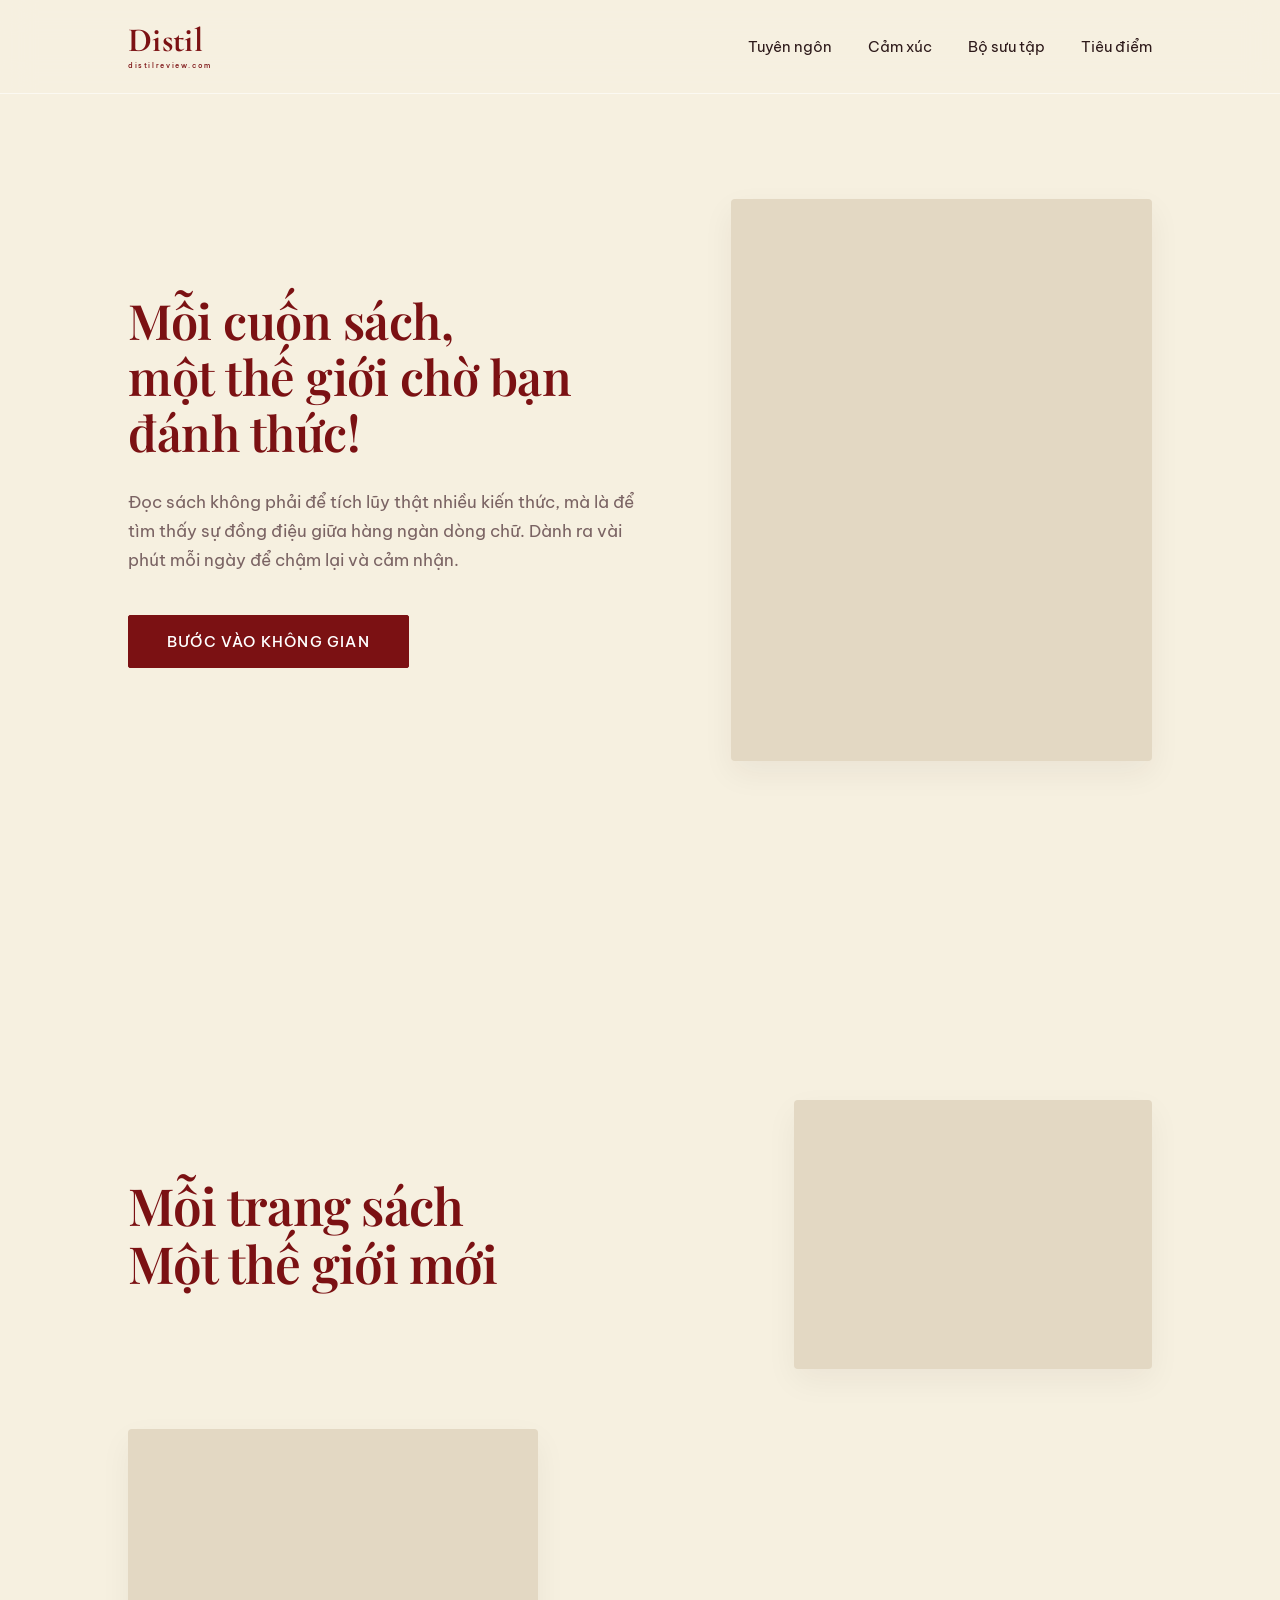
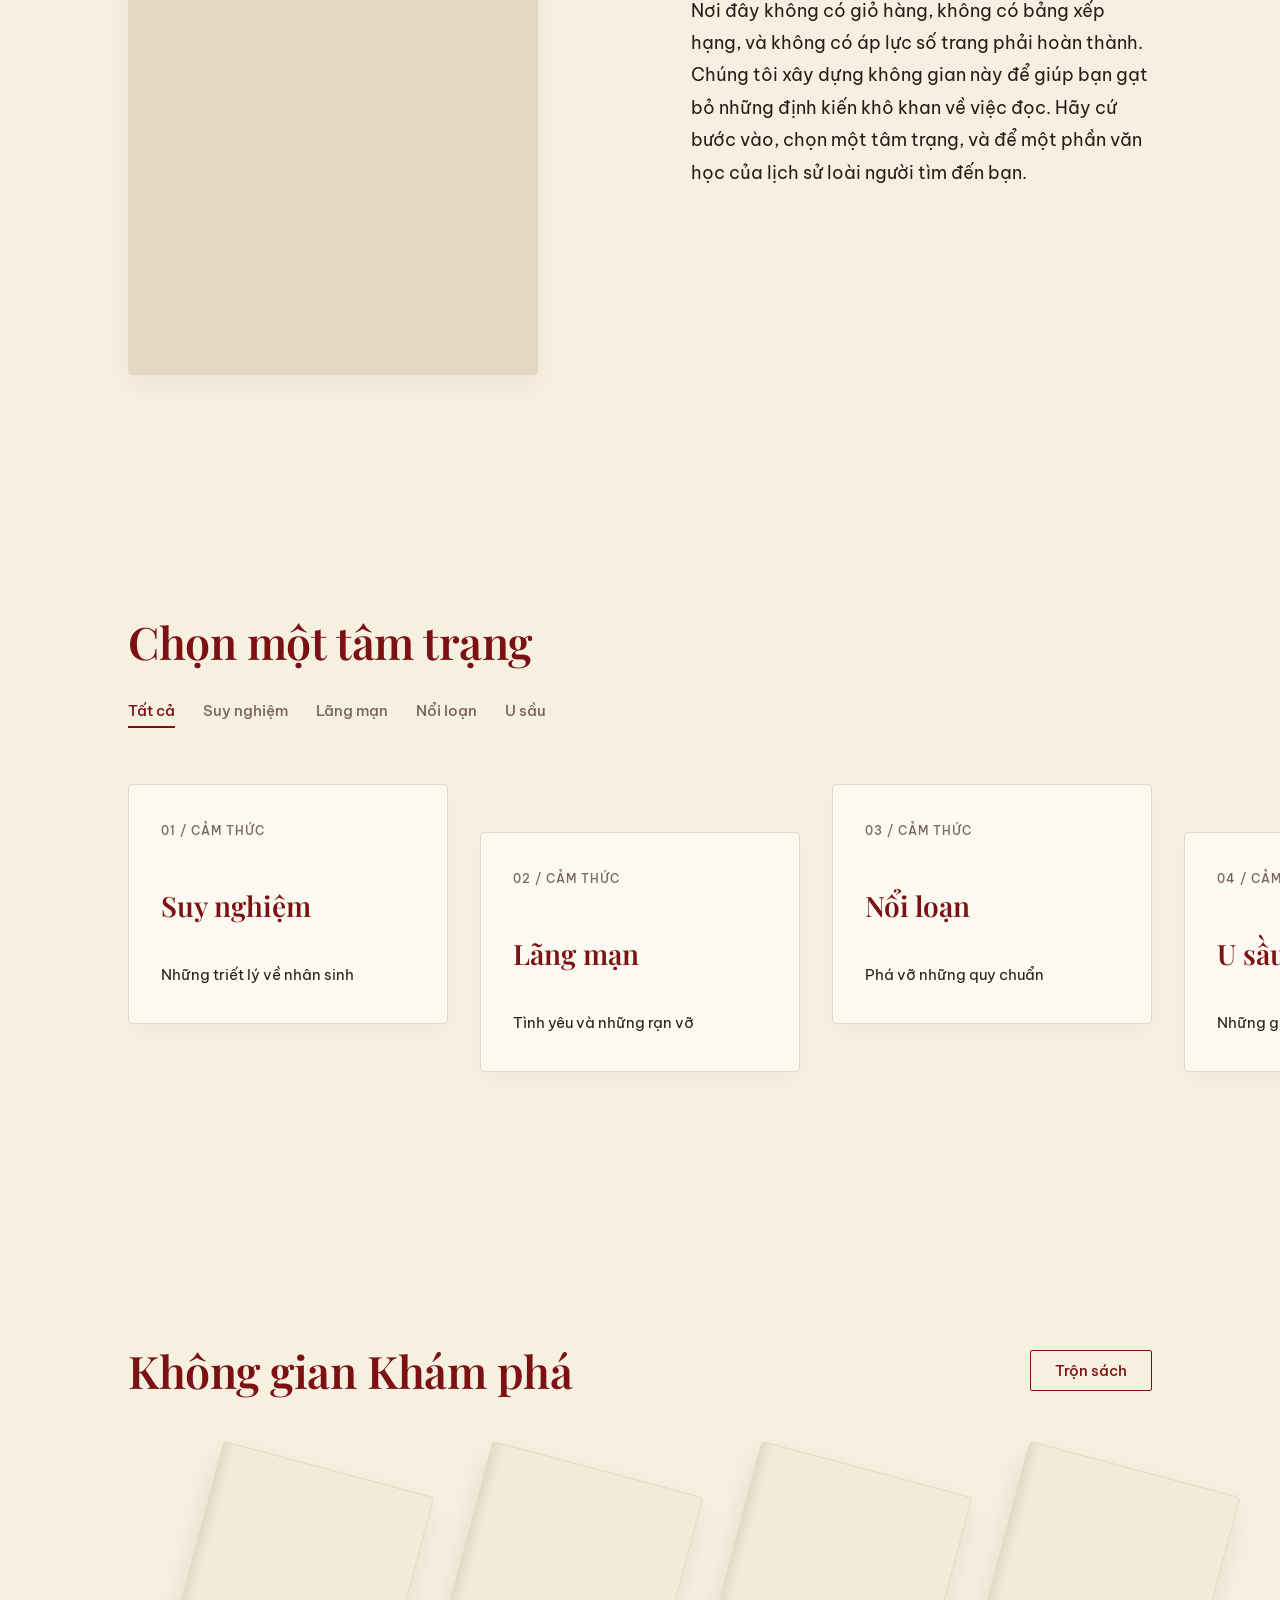
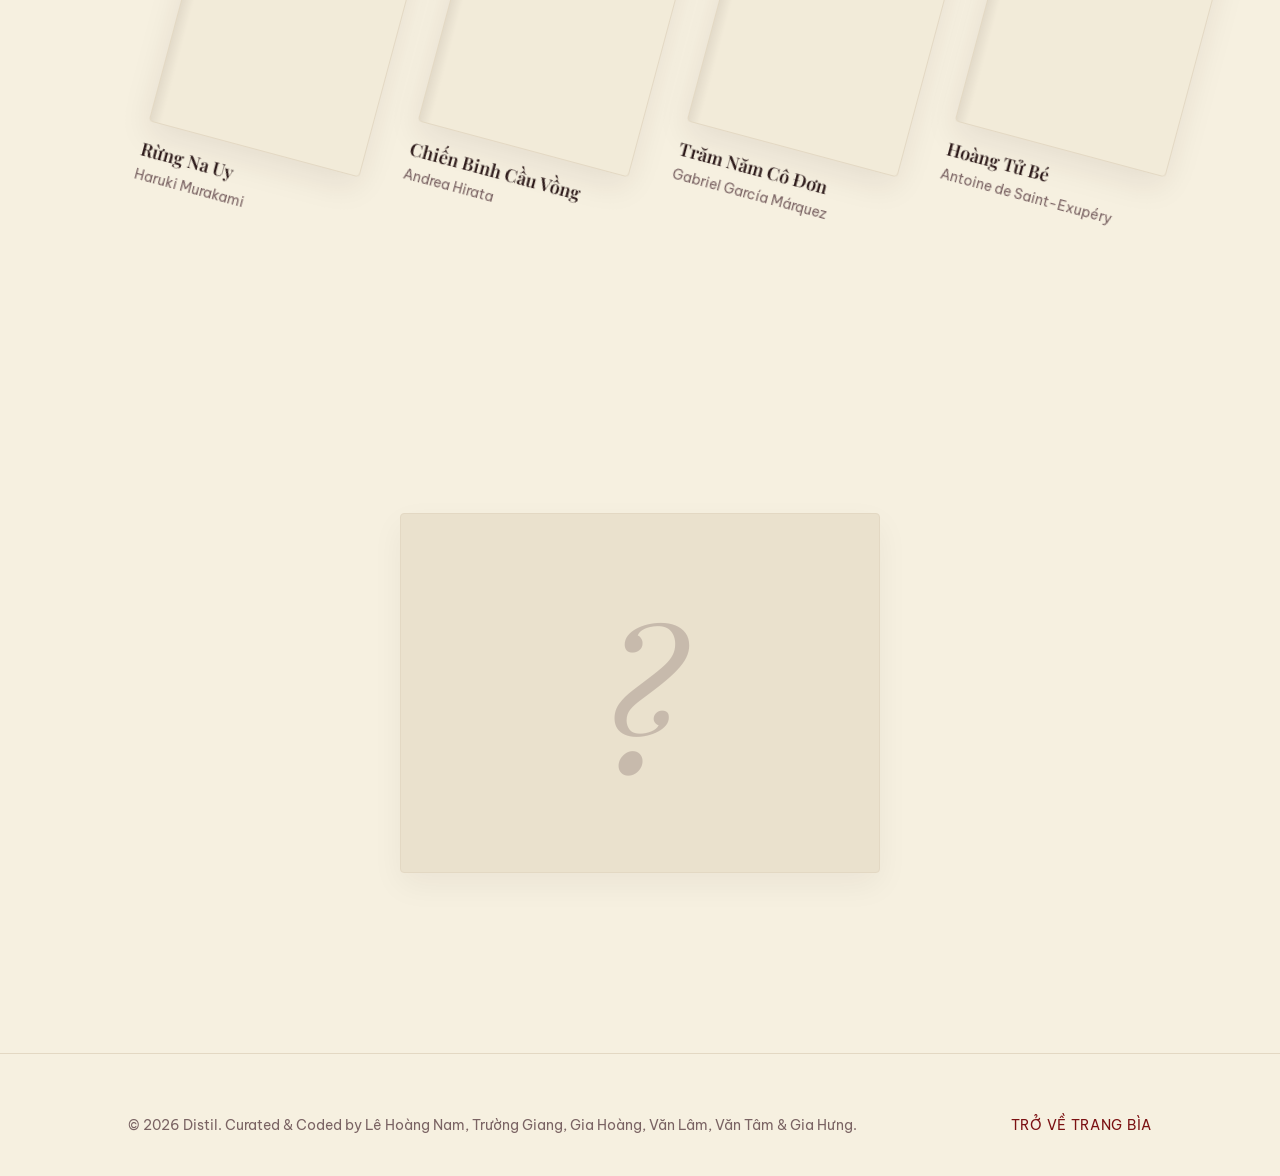
==== commit 0069e72e: "hoan thanh xong phan 4 5 6" ====
--- a/index.html
+++ b/index.html
@@ -1,4 +1,4 @@
-﻿<!doctype html>
+<!doctype html>
 <html lang="vi">
   <head>
     <meta charset="UTF-8" />
@@ -177,56 +177,110 @@
 
       <!-- === SECTION 4: EXPLORATION === -->
       <section id="exploration" class="explore-section">
+        <!-- Lớp nền tối mờ toàn màn hình (Overlay z-index: 999) -->
+        <div class="book-overlay" aria-hidden="true"></div>
+
+        <!-- Khung hiển thị nổi (Pop-up Focus Container z-index: 1000) - Split View 2 Cột -->
+        <div class="book-focus-container" role="dialog" aria-modal="true" aria-label="Chi tiết cuốn sách">
+          <!-- Nút đóng (X) -->
+          <button type="button" class="btn-close-focus" aria-label="Đóng chi tiết">&times;</button>
+
+          <div class="focus-split-view">
+            <!-- CỘT TRÁI (Left side): Khung sách dựng thẳng đứng, chuẩn tỉ lệ, phong cách giấy tối giản -->
+            <div class="focus-col-left">
+              <div class="focus-book-preview">
+                <div class="focus-book-cover" role="img" aria-label="Bìa sách trưng bày">
+                  <div class="focus-book-spine"></div>
+                  <div class="focus-book-inner">
+                    <span class="focus-book-tag">Distil Edition</span>
+                    <h4 class="focus-book-title">Tên Cuốn Sách</h4>
+                    <p class="focus-book-author">Tác giả</p>
+                  </div>
+                </div>
+              </div>
+            </div>
+
+            <!-- CỘT PHẢI (Right side): Bảng nội dung giới thiệu chi tiết -->
+            <div class="focus-col-right">
+              <h3 class="detail-title">Tên Cuốn Sách</h3>
+              <p class="detail-author">Tác giả: Tên Tác Giả</p>
+              <div class="detail-badge">Thể loại / Cảm xúc</div>
+              <p class="detail-summary">"Đoạn văn bản tóm tắt ngắn gọn hoặc trích dẫn sâu sắc của cuốn sách nằm ở đây..."</p>
+            </div>
+          </div>
+        </div>
+
         <!-- Header khu vực: Tiêu đề bên trái, nút Trộn sách bên phải -->
         <div class="explore-header">
           <h2 class="explore-title">Không gian Khám phá</h2>
           <button type="button" class="btn-shuffle">Trộn sách</button>
         </div>
 
-        <!-- Lưới 4 cuốn sách hiển thị tĩnh (placeholder cho dữ liệu sau này) -->
+        <!-- Lưới 4 cuốn sách tương tác 3D -->
         <div class="book-grid">
           <!-- Cuốn sách 1 -->
-          <article class="book-card" data-index="0">
+          <article class="book-card" data-index="0" tabindex="0" role="button" aria-label="Khám phá sách Rừng Na Uy">
             <div class="book-cover" role="img" aria-label="Bìa sách Rừng Na Uy"></div>
             <div class="book-info">
               <h3 class="book-title">Rừng Na Uy</h3>
               <p class="book-author">Haruki Murakami</p>
             </div>
+            <!-- Cấu trúc nội dung chi tiết mẫu (để bạn tự sửa/thêm nội dung) -->
+            <div class="book-detail-data" hidden>
+              <h3 class="detail-title">Rừng Na Uy</h3>
+              <p class="detail-author">Tác giả: Haruki Murakami</p>
+              <div class="detail-badge">Lãng mạn &amp; Suy nghiệm</div>
+              <p class="detail-summary">"Một khúc bi ca thanh xuân đượm buồn về tình yêu, nỗi mất mát và hành trình tìm kiếm bản ngã giữa Tokyo thập niên 60 đầy biến động. Chết không phải là đối nghịch của sống, mà là một phần của sự sống."</p>
+            </div>
           </article>
 
           <!-- Cuốn sách 2 -->
-          <article class="book-card" data-index="1">
+          <article class="book-card" data-index="1" tabindex="0" role="button" aria-label="Khám phá sách Chiến Binh Cầu Vồng">
             <div class="book-cover" role="img" aria-label="Bìa sách Chiến Binh Cầu Vồng"></div>
             <div class="book-info">
               <h3 class="book-title">Chiến Binh Cầu Vồng</h3>
               <p class="book-author">Andrea Hirata</p>
             </div>
+            <!-- Cấu trúc nội dung chi tiết mẫu (để bạn tự sửa/thêm nội dung) -->
+            <div class="book-detail-data" hidden>
+              <h3 class="detail-title">Chiến Binh Cầu Vồng</h3>
+              <p class="detail-author">Tác giả: Andrea Hirata</p>
+              <div class="detail-badge">Nghị lực &amp; Chữa lành</div>
+              <p class="detail-summary">"Câu chuyện truyền cảm hứng lay động về nghị lực phi thường của mười đứa trẻ nghèo đảo Belitong vượt qua nghịch cảnh để chạm tới ước mơ tri thức. Hãy tiếp tục mơ ước, bởi ước mơ chính là sợi chỉ dẫn đường kỳ diệu nhất."</p>
+            </div>
           </article>
 
           <!-- Cuốn sách 3 -->
-          <article class="book-card" data-index="2">
+          <article class="book-card" data-index="2" tabindex="0" role="button" aria-label="Khám phá sách Trăm Năm Cô Đơn">
             <div class="book-cover" role="img" aria-label="Bìa sách Trăm Năm Cô Đơn"></div>
             <div class="book-info">
               <h3 class="book-title">Trăm Năm Cô Đơn</h3>
               <p class="book-author">Gabriel García Márquez</p>
             </div>
+            <!-- Cấu trúc nội dung chi tiết mẫu (để bạn tự sửa/thêm nội dung) -->
+            <div class="book-detail-data" hidden>
+              <h3 class="detail-title">Trăm Năm Cô Đơn</h3>
+              <p class="detail-author">Tác giả: Gabriel García Márquez</p>
+              <div class="detail-badge">Kinh điển &amp; Huyền ảo</div>
+              <p class="detail-summary">"Kiệt tác hiện thực huyền ảo đồ sộ phác họa sự hưng thịnh và suy tàn của bảy thế hệ gia tộc Buendía cùng ngôi làng huyền thoại Macondo. Cái chết không đến với tuổi già, mà đến cùng sự lãng quên."</p>
+            </div>
           </article>
 
           <!-- Cuốn sách 4 -->
-          <article class="book-card" data-index="3">
+          <article class="book-card" data-index="3" tabindex="0" role="button" aria-label="Khám phá sách Hoàng Tử Bé">
             <div class="book-cover" role="img" aria-label="Bìa sách Hoàng Tử Bé"></div>
             <div class="book-info">
               <h3 class="book-title">Hoàng Tử Bé</h3>
               <p class="book-author">Antoine de Saint-Exupéry</p>
             </div>
-          </article>
-        </div>
-
-        <!-- Khung Modal Popup tĩnh (kính mờ, ẩn mặc định) -->
-        <div class="modal-overlay glass-backdrop-dark" style="display: none;">
-          <div class="modal-content halo-glow">
-            <!-- Khung tĩnh dự phòng cho JavaScript kích hoạt hiển thị chi tiết sách -->
-          </div>
+            <!-- Cấu trúc nội dung chi tiết mẫu (để bạn tự sửa/thêm nội dung) -->
+            <div class="book-detail-data" hidden>
+              <h3 class="detail-title">Hoàng Tử Bé</h3>
+              <p class="detail-author">Tác giả: Antoine de Saint-Exupéry</p>
+              <div class="detail-badge">Triết lý &amp; Trong trẻo</div>
+              <p class="detail-summary">"Thiên truyện triết lý bất hủ về chuyến phiêu lưu giữa các vì sao, nhắc nhở con người về những giá trị nguyên sơ và thuần khiết nhất của trái tim. Người ta chỉ thấy rõ bằng trái tim, những gì cốt lõi đều vô hình trong mắt trần."</p>
+            </div>
+          </article>
         </div>
       </section>
 
--- a/css/style.css
+++ b/css/style.css
@@ -455,6 +455,7 @@
   padding: 120px 10%;
   background-color: var(--clr-bg-main);
   box-sizing: border-box;
+  position: relative;
 }
 
 .explore-header {
@@ -491,20 +492,234 @@
   color: var(--clr-surface);
 }
 
-/* The Book Grid */
+/* Lớp nền tối mờ (Dark Backdrop z-index: 999) - Chuẩn màu Red Wine sẫm, không dùng đen tuyệt đối */
+.book-overlay {
+  position: fixed;
+  inset: 0;
+  background: rgba(45, 26, 26, 0.78);
+  backdrop-filter: blur(14px);
+  -webkit-backdrop-filter: blur(14px);
+  z-index: 999;
+  opacity: 0;
+  visibility: hidden;
+  pointer-events: none;
+  transition: opacity 0.35s ease, visibility 0.35s ease;
+}
+
+.book-overlay.is-active {
+  opacity: 1;
+  visibility: visible;
+  pointer-events: auto;
+}
+
+/* Khung hiển thị nổi (Pop-up Focus Container z-index: 1000) - Split View 2 Cột chuẩn Selective Glassmorphism */
+.book-focus-container {
+  position: fixed;
+  top: 50%;
+  left: 50%;
+  transform: translate(-50%, -50%) scale(0.94);
+  z-index: 1000;
+  width: 90%;
+  max-width: 820px;
+  background: rgba(45, 26, 26, 0.94);
+  border: 1px solid rgba(227, 216, 195, 0.22);
+  border-radius: var(--radius-card);
+  box-shadow: 0 24px 60px rgba(45, 26, 26, 0.55), 0 0 70px rgba(252, 249, 240, 0.08);
+  padding: 48px 44px;
+  opacity: 0;
+  visibility: hidden;
+  pointer-events: none;
+  transition: transform 0.4s cubic-bezier(0.16, 1, 0.3, 1), opacity 0.35s ease, visibility 0.35s ease;
+  box-sizing: border-box;
+}
+
+.book-focus-container.is-active {
+  transform: translate(-50%, -50%) scale(1);
+  opacity: 1;
+  visibility: visible;
+  pointer-events: auto;
+}
+
+/* Nút đóng (X) - Tinh giản chuẩn Editorial, không viền tròn viên thuốc */
+.btn-close-focus {
+  position: absolute;
+  top: 16px;
+  right: 20px;
+  background: transparent;
+  border: none;
+  color: var(--clr-border);
+  font-family: var(--font-body);
+  font-size: 2rem;
+  line-height: 1;
+  cursor: pointer;
+  padding: 4px 8px;
+  transition: color 0.2s ease, transform 0.2s ease;
+  outline: none;
+}
+
+.btn-close-focus:hover {
+  color: var(--clr-surface);
+  transform: scale(1.1);
+}
+
+/* Layout 2 Cột Split View (Flexbox) */
+.focus-split-view {
+  display: flex;
+  gap: 48px;
+  align-items: center;
+}
+
+/* CỘT TRÁI (Left side): Khung sách dựng thẳng đứng, chuẩn tỉ lệ, chất liệu giấy tối giản */
+.focus-col-left {
+  flex: 0 0 220px;
+  display: flex;
+  justify-content: center;
+  align-items: center;
+}
+
+.focus-book-preview {
+  perspective: 800px;
+}
+
+.focus-book-cover {
+  aspect-ratio: 3 / 4;
+  width: 210px;
+  background-color: var(--clr-surface);
+  border: 1px solid var(--clr-border);
+  border-radius: var(--radius-card);
+  box-shadow: -6px 14px 32px rgba(45, 26, 26, 0.35);
+  position: relative;
+  overflow: hidden;
+  display: flex;
+  flex-direction: column;
+  justify-content: space-between;
+  box-sizing: border-box;
+  transform: rotateY(-6deg) rotateX(2deg);
+  transition: transform 0.4s ease, box-shadow 0.4s ease;
+}
+
+.focus-book-cover:hover {
+  transform: rotateY(0deg) rotateX(0deg);
+  box-shadow: -2px 18px 36px rgba(45, 26, 26, 0.45);
+}
+
+.focus-book-spine {
+  position: absolute;
+  top: 0;
+  left: 0;
+  width: 14px;
+  height: 100%;
+  background: linear-gradient(90deg, rgba(45, 26, 26, 0.12), rgba(45, 26, 26, 0.02) 80%, transparent);
+  border-right: 1px solid rgba(45, 26, 26, 0.08);
+  pointer-events: none;
+}
+
+.focus-book-inner {
+  border: 1px solid rgba(123, 17, 19, 0.22);
+  margin: 14px 14px 14px 24px;
+  height: calc(100% - 28px);
+  padding: 18px 12px;
+  box-sizing: border-box;
+  display: flex;
+  flex-direction: column;
+  justify-content: space-between;
+  text-align: center;
+}
+
+.focus-book-tag {
+  font-family: var(--font-body);
+  font-size: 0.625rem;
+  font-weight: 600;
+  letter-spacing: 0.12em;
+  text-transform: uppercase;
+  color: var(--clr-primary);
+  display: block;
+}
+
+.focus-book-title {
+  font-family: var(--font-heading);
+  font-size: 1.25rem;
+  font-weight: 600;
+  line-height: 1.35;
+  color: var(--clr-primary);
+  margin: auto 0;
+}
+
+.focus-book-author {
+  font-family: var(--font-body);
+  font-size: 0.75rem;
+  color: var(--clr-text-muted);
+}
+
+/* CỘT PHẢI (Right side): Bảng nội dung giới thiệu chi tiết với chữ sáng trên nền tối */
+.focus-col-right {
+  flex: 1;
+  min-width: 0;
+  text-align: left;
+}
+
+.detail-title {
+  font-family: var(--font-heading);
+  font-size: clamp(1.75rem, 2.5vw, 2.25rem);
+  font-weight: 600;
+  line-height: 1.25;
+  color: var(--clr-bg-main);
+  margin-bottom: 8px;
+  letter-spacing: -0.01em;
+}
+
+.detail-author {
+  font-family: var(--font-body);
+  font-size: 0.95rem;
+  color: var(--clr-border);
+  margin-bottom: 18px;
+  font-style: italic;
+}
+
+.detail-badge {
+  display: inline-block;
+  font-family: var(--font-body);
+  font-size: 0.75rem;
+  font-weight: 500;
+  letter-spacing: 0.06em;
+  text-transform: uppercase;
+  color: var(--clr-surface);
+  background: rgba(123, 17, 19, 0.55);
+  border: 1px solid rgba(196, 58, 61, 0.55);
+  padding: 5px 14px;
+  border-radius: 2px;
+  margin-bottom: 22px;
+}
+
+.detail-summary {
+  font-family: var(--font-body);
+  font-size: 1rem;
+  line-height: 1.75;
+  color: var(--clr-surface);
+  border-left: 2px solid var(--clr-accent);
+  padding-left: 18px;
+  margin: 0;
+}
+
+/* The Book Grid với không gian 3D */
 .book-grid {
   display: grid;
   grid-template-columns: repeat(4, 1fr);
   gap: 4vw;
   margin-top: 60px;
+  perspective: 1200px;
+  position: relative;
 }
 
 /* Thẻ Sách & Hiệu ứng Cốt lõi (Tĩnh & Hover) */
 .book-card {
+  position: relative;
   transform: rotate(15deg);
   transform-origin: center bottom;
-  transition: all 0.5s ease-out;
+  transform-style: preserve-3d;
+  transition: transform 0.4s ease, opacity 0.3s ease, box-shadow 0.4s ease;
   cursor: pointer;
+  outline: none;
 }
 
 .book-card:hover {
@@ -517,18 +732,34 @@
 
 .book-cover {
   aspect-ratio: 3 / 4;
-  background-color: var(--clr-border);
+  background-color: #f2ebd9; /* Tông giấy ngà ấm tối giản theo Design System */
+  border: 1px solid var(--clr-border);
   border-radius: var(--radius-card);
-  box-shadow: 0 12px 32px rgba(45, 26, 26, 0.06);
-  transition: box-shadow 0.4s ease;
+  box-shadow: 0 12px 32px rgba(45, 26, 26, 0.08);
+  transition: box-shadow 0.4s ease, transform 0.4s ease;
+  position: relative;
+  overflow: hidden;
+}
+
+/* Dải gáy sách giấy thủ công thanh lịch */
+.book-cover::after {
+  content: "";
+  position: absolute;
+  top: 0;
+  left: 0;
+  width: 12px;
+  height: 100%;
+  background: linear-gradient(90deg, rgba(45, 26, 26, 0.08), transparent);
+  pointer-events: none;
 }
 
 .book-card:hover .book-cover {
-  box-shadow: 0 20px 40px rgba(45, 26, 26, 0.12);
+  box-shadow: 0 20px 40px rgba(45, 26, 26, 0.15);
 }
 
 .book-info {
   margin-top: 16px;
+  transition: opacity 0.3s ease;
 }
 
 .book-title {
@@ -548,28 +779,9 @@
   margin-top: 4px;
 }
 
-/* Modal Popup Kính mờ (Khung tĩnh, ẩn mặc định) */
-.glass-backdrop-dark {
-  position: fixed;
-  inset: 0;
-  background: rgba(45, 26, 26, 0.85);
-  backdrop-filter: blur(16px);
-  -webkit-backdrop-filter: blur(16px);
-  z-index: 1000;
-}
-
-.halo-glow {
-  background: var(--clr-surface);
-  border-radius: var(--radius-card);
-  box-shadow: 0 0 80px rgba(255, 255, 255, 0.12);
-  width: 90%;
-  max-width: 600px;
-  padding: 40px;
-  margin: auto;
-  position: relative;
-  top: 50%;
-  transform: translateY(-50%);
-  box-sizing: border-box;
+/* Khi một cuốn sách đang active trong Grid */
+.book-card.is-active .book-title {
+  color: var(--clr-primary);
 }
 
 /* Responsive Tablet: Lưới 2 cột dưới 1024px */
@@ -852,6 +1064,38 @@
     transform: rotate(0deg) translateY(-8px);
   }
 
+  /* Responsive Focus Split View trên Mobile */
+  .book-focus-container {
+    padding: 36px 20px 28px;
+    width: 92%;
+    max-height: 88vh;
+    overflow-y: auto;
+  }
+
+  .focus-split-view {
+    flex-direction: column;
+    gap: 24px;
+    text-align: center;
+  }
+
+  .focus-col-left {
+    flex: 0 0 auto;
+  }
+
+  .focus-book-cover {
+    width: 170px;
+    transform: none;
+  }
+
+  .focus-col-right {
+    text-align: center;
+  }
+
+  .detail-summary {
+    text-align: left;
+    font-size: 0.9375rem;
+  }
+
   /* Responsive Section 5: Epilogue */
   .epilogue-section {
     padding: 80px 6%;
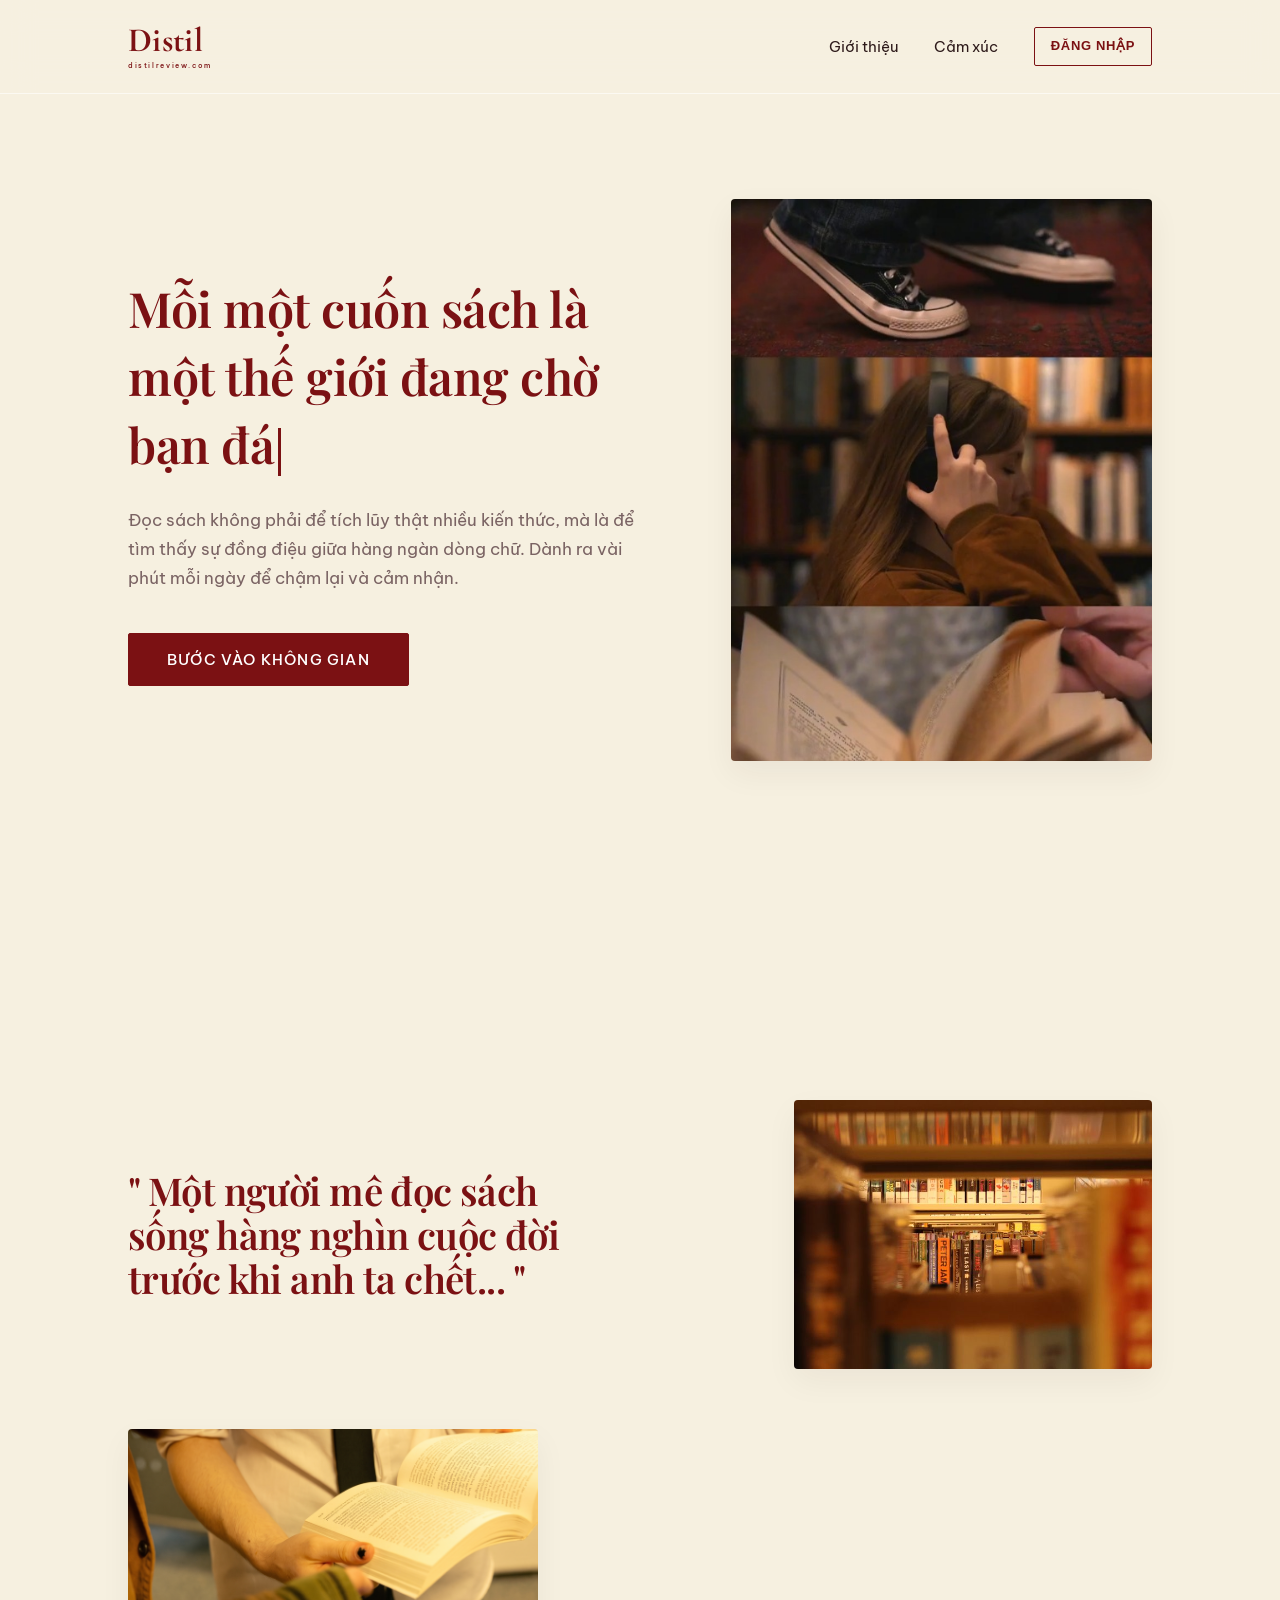
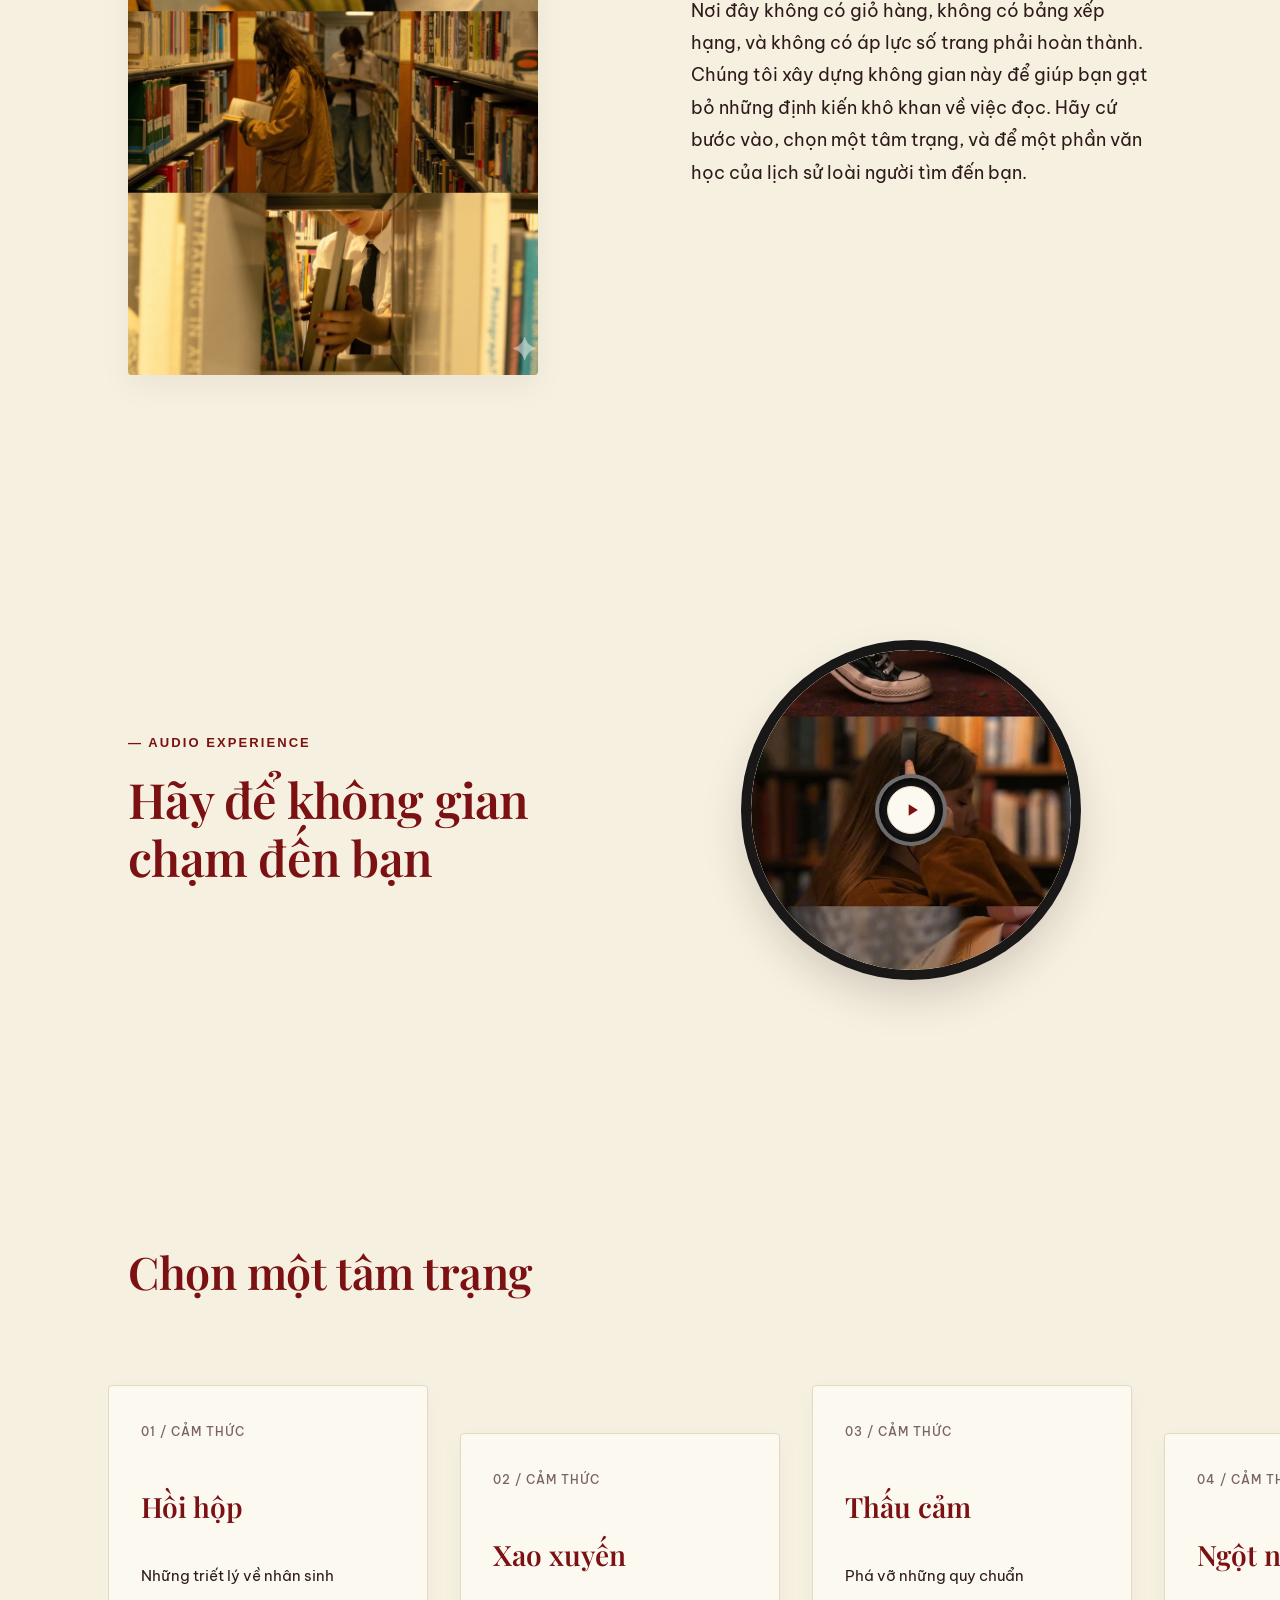
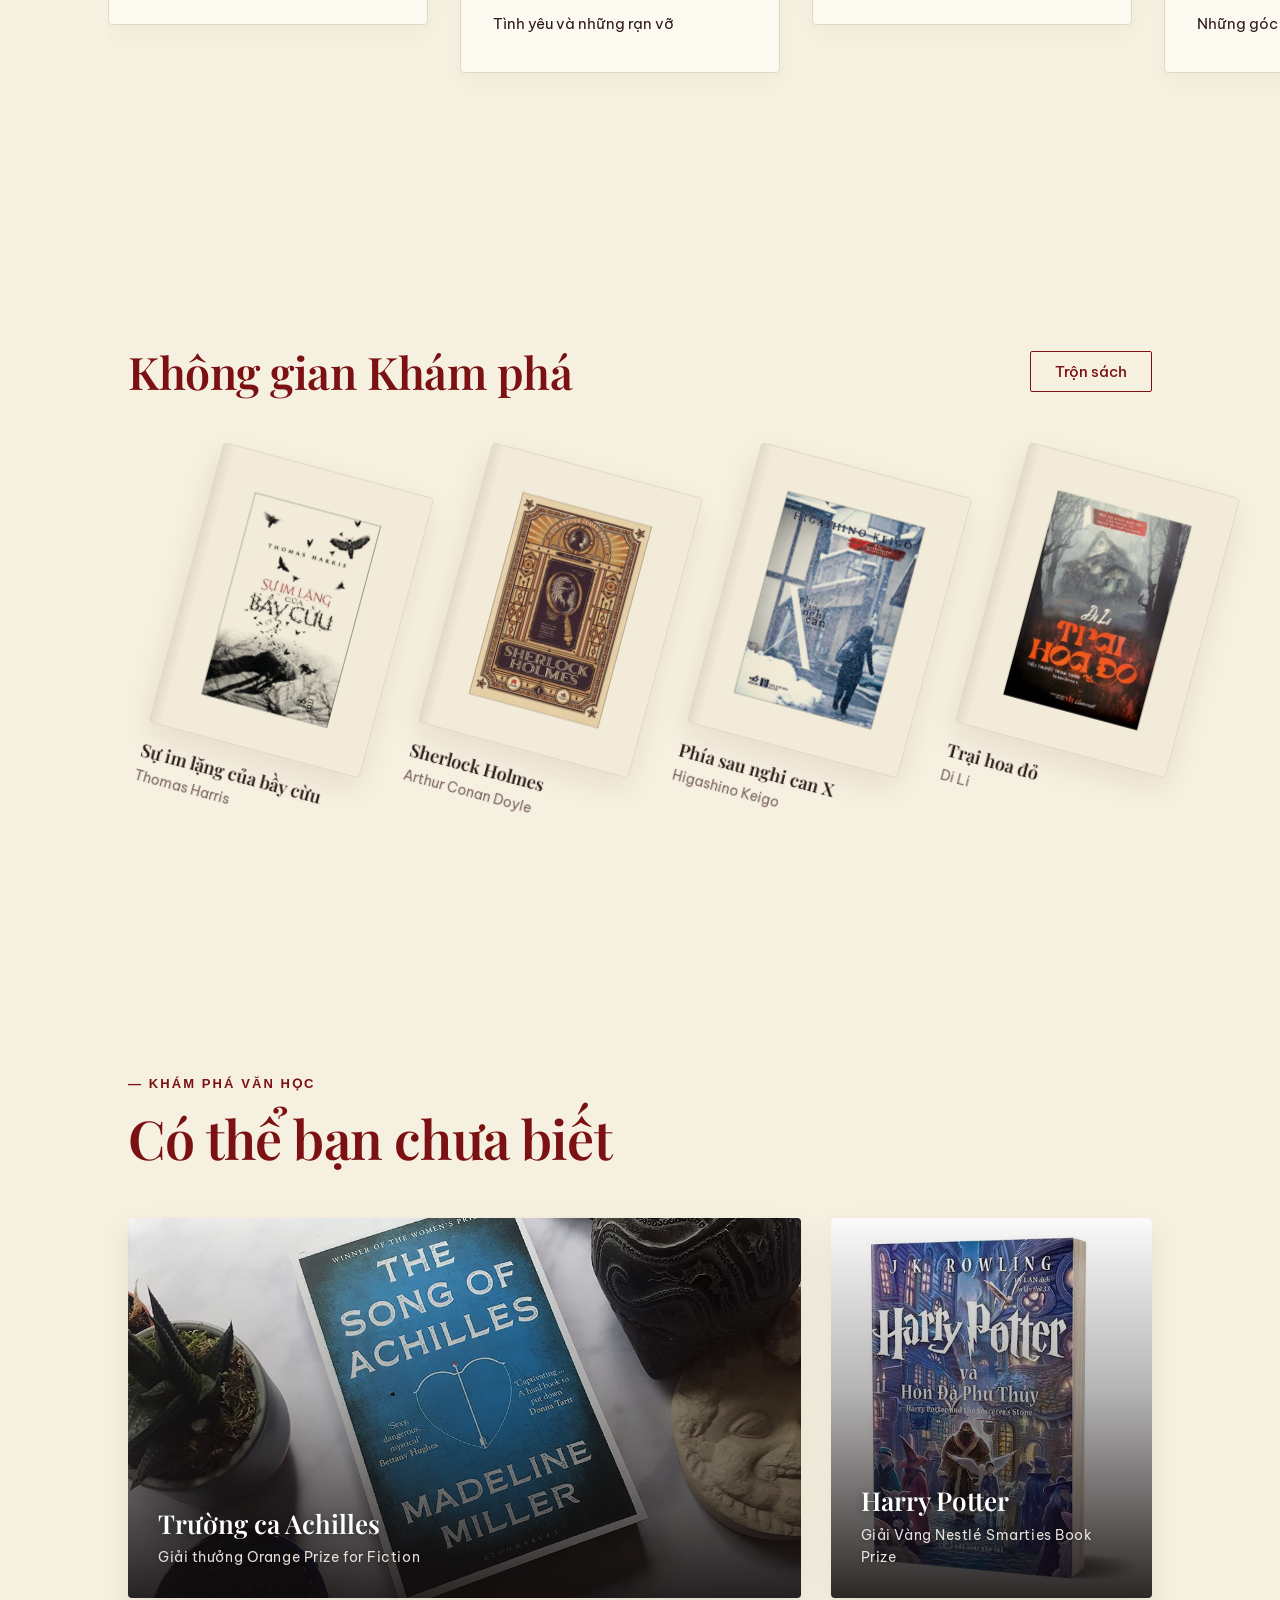
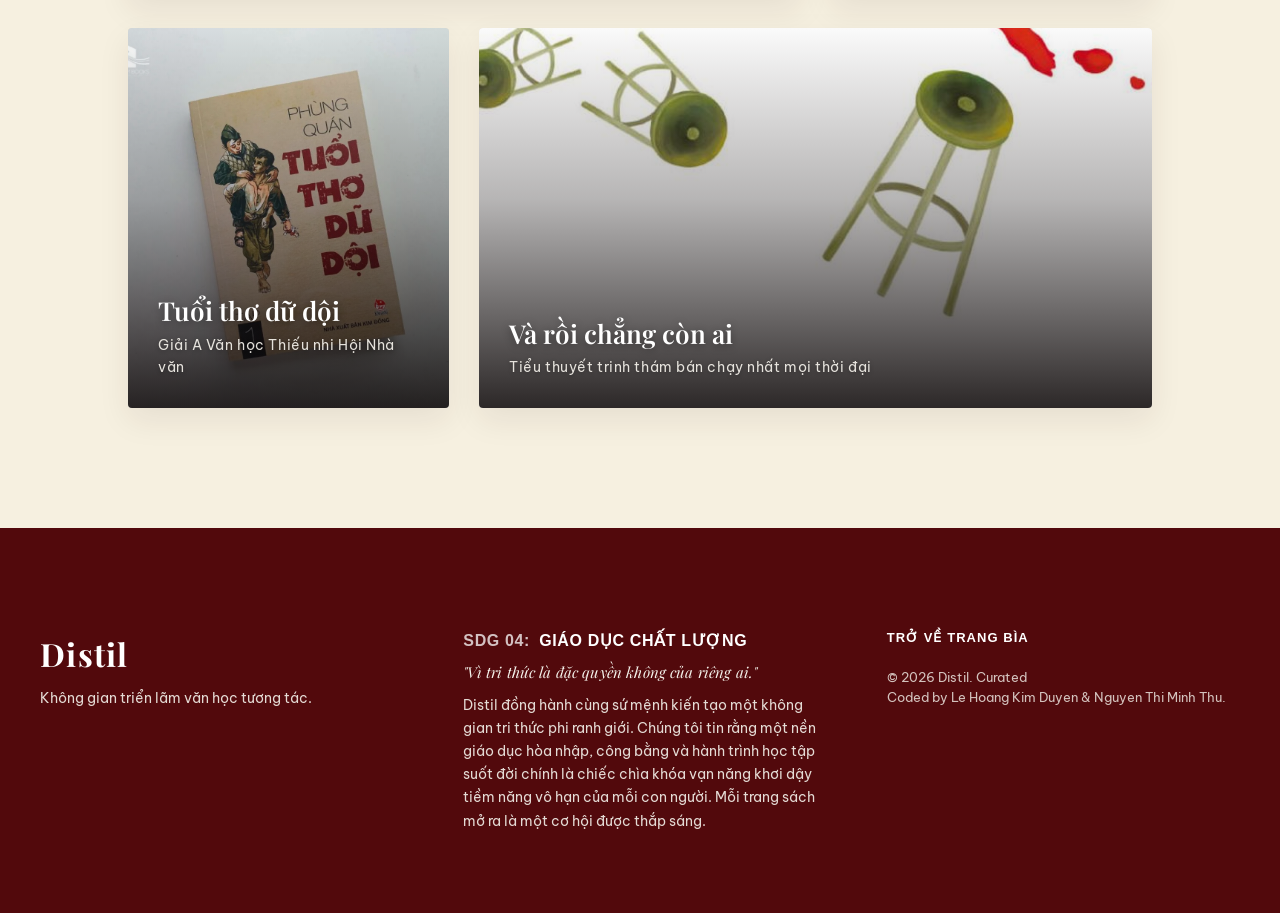
==== commit 05639f06: "add hinh anh - profile - login" ====
--- a/index.html
+++ b/index.html
@@ -13,10 +13,16 @@
       rel="stylesheet"
     />
 
+    <!-- Thư viện AOS (Animate On Scroll) CSS -->
+    <link rel="stylesheet" href="https://unpkg.com/aos@next/dist/aos.css" />
+
     <!-- Stylesheet riêng biệt theo tiêu chuẩn cấu trúc dự án -->
     <link rel="stylesheet" href="css/style.css" />
   </head>
   <body>
+    <!-- Lớp nền chuyển đổi mượt mà toàn cục theo độ cuộn chuột -->
+    <div id="scroll-bg-overlay"></div>
+
     <!-- === HEADER / NAV === -->
     <!-- Lớp .glass-panel tạo hiệu ứng kính mờ có chọn lọc cố định ở đầu trang -->
     <header class="site-header glass-panel">
@@ -30,12 +36,24 @@
         <!-- Menu mỏ neo điều hướng chính -->
         <nav class="main-nav" aria-label="Điều hướng chính">
           <ul class="nav-links">
-            <li><a href="#manifesto" class="nav-item">Tuyên ngôn</a></li>
+            <li><a href="#manifesto" class="nav-item">Giới thiệu</a></li>
             <li><a href="#emotions" class="nav-item">Cảm xúc</a></li>
-            <li><a href="#collection" class="nav-item">Bộ sưu tập</a></li>
-            <li><a href="#spotlight" class="nav-item">Tiêu điểm</a></li>
           </ul>
         </nav>
+
+        <!-- Khu vực Xác thực (Auth Area) -->
+        <div class="auth-area">
+          <a href="auth.html" id="nav-login-btn" class="btn-login">Đăng nhập</a>
+          <a
+            href="profile.html"
+            id="nav-user-avatar"
+            class="user-avatar"
+            style="display: none"
+            aria-label="Hồ sơ cá nhân"
+          >
+            <span class="avatar-initial">?</span>
+          </a>
+        </div>
       </div>
     </header>
 
@@ -47,13 +65,14 @@
         <div class="hero-content">
           <!-- Trích dẫn kịch bản nguyên bản định hình phong cách văn học (Editorial Serif) -->
           <h1 class="hero-title">
-            Mỗi cuốn sách,<br />
-            một thế giới chờ bạn đánh thức!
+            Mỗi một cuốn sách là một thế giới đang chờ bạn đánh thức.
           </h1>
 
           <!-- Dòng mô tả mang tính tự sự, tạo cảm giác tĩnh lặng và chào đón không áp lực -->
           <p class="hero-subtitle">
-           Đọc sách không phải để tích lũy thật nhiều kiến thức, mà là để tìm thấy sự đồng điệu giữa hàng ngàn dòng chữ. Dành ra vài phút mỗi ngày để chậm lại và cảm nhận.
+            Đọc sách không phải để tích lũy thật nhiều kiến thức, mà là để tìm
+            thấy sự đồng điệu giữa hàng ngàn dòng chữ. Dành ra vài phút mỗi ngày
+            để chậm lại và cảm nhận.
           </p>
 
           <!-- CTA duy nhất: Bo góc sắc sảo 2px (không bo viên thuốc), kích hoạt cuộn mượt -->
@@ -76,35 +95,48 @@
         <div class="hero-visual-wrapper">
           <div
             class="hero-visual"
-            role="img"
-            aria-label="Bìa sách nghệ thuật tĩnh vật"
-          >
-            <!-- Placeholder chuẩn Design System: Sử dụng nền nhạt #E3D8C3, bo nhẹ 4px, không dùng placeholder chứa text rác -->
+          >
+            <img
+              src="images/background/frame-1.jpg"
+              alt="Distil Cinematic Moment"
+            />
           </div>
         </div>
       </section>
 
       <!-- === SECTION 2: MANIFESTO === -->
       <!-- Bố cục lưới Z-Pattern 2 hàng kết hợp hình ảnh nghệ thuật -->
-      <section id="manifesto" class="manifesto-section">
+      <section
+        id="manifesto"
+        class="manifesto-section"
+        data-aos="fade-up"
+        data-aos-duration="1000"
+      >
         <!-- Hàng 1 (Trên): Tiêu đề Hook bên trái và Khung ảnh nhỏ nằm ngang bên phải -->
         <div class="manifesto-row">
-          <h4 class="manifesto-hook">Mỗi trang sách <br />
-             Một thế giới mới</h4>
-          <div
-            class="manifesto-visual visual-sm"
-            role="img"
-            aria-label="Hình ảnh nghệ thuật bổ trợ"
-          ></div>
+          <h6
+            class="manifesto-hook"
+            style="font-size: clamp(1.5rem, 3vw, 3.5rem)"
+          >
+            " Một người mê đọc sách<br />
+            sống hàng nghìn cuộc đời trước khi anh ta chết... "
+          </h6>
+          <div class="manifesto-visual visual-sm">
+            <img
+              src="images/background/frame-2.jpg"
+              alt="Distil Cinematic Moment"
+            />
+          </div>
         </div>
 
         <!-- Hàng 2 (Dưới): Khung ảnh lớn dạng dọc bên trái và Văn bản tự sự bên phải -->
         <div class="manifesto-row">
-          <div
-            class="manifesto-visual visual-lg"
-            role="img"
-            aria-label="Hình ảnh tĩnh vật nghệ thuật"
-          ></div>
+          <div class="manifesto-visual visual-lg">
+            <img
+              src="images/background/frame-3.jpg"
+              alt="Distil Cinematic Moment"
+            />
+          </div>
           <div class="manifesto-narrative">
             <p>
               Nơi đây không có giỏ hàng, không có bảng xếp hạng, và không có áp
@@ -117,19 +149,78 @@
         </div>
       </section>
 
-      <!-- === SECTION 3: EMOTIONS === -->
+
+      <!-- === SECTION 3: SOUNDSCAPE === -->
+      <section
+        id="soundscape"
+        class="soundscape-section"
+        data-aos="fade-up"
+        data-aos-duration="1000"
+      >
+        <div class="soundscape-container">
+          <!-- Cột trái: Văn bản đơn giản -->
+          <div class="soundscape-text-col">
+            <span class="sub-label">— Audio Experience</span>
+            <h2 class="soundscape-title">Hãy để không gian chạm đến bạn</h2>
+          </div>
+
+          <!-- Cột phải: Khung tròn đĩa than -->
+          <div class="soundscape-vinyl-col">
+            <div class="vinyl-wrapper" id="vinylWrapper">
+              <div class="vinyl-disc" id="vinylDisc">
+                <img
+                  src="images/background/frame-1.jpg"
+                  alt="Vinyl Art"
+                  class="vinyl-img"
+                />
+                <div class="vinyl-center-hole"></div>
+              </div>
+              <button
+                class="vinyl-toggle-btn"
+                id="vinylToggleBtn"
+                aria-label="Play/Pause Audio"
+              >
+                <svg
+                  class="play-icon"
+                  viewBox="0 0 24 24"
+                  width="20"
+                  height="20"
+                  fill="currentColor"
+                >
+                  <path d="M8 5v14l11-7z" />
+                </svg>
+                <svg
+                  class="pause-icon"
+                  viewBox="0 0 24 24"
+                  width="20"
+                  height="20"
+                  fill="currentColor"
+                  style="display: none"
+                >
+                  <path d="M6 19h4V5H6v14zm8-14v14h4V5h-4z" />
+                </svg>
+              </button>
+            </div>
+            <audio
+              id="soundscapeAudio"
+              src="audio/fairytale-from-shrek.mp3"
+              loop
+            ></audio>
+          </div>
+        </div>
+      </section>
+
+      <!-- === SECTION 4: EMOTIONS === -->
       <!-- Cỗ máy Cảm xúc: Cuộn ngang tràn lề với thẻ nhấp nhô có chủ đích -->
-      <section id="emotions" class="emotions-section">
-        <!-- Tiêu đề & Nhóm lọc cảm xúc -->
+      <section
+        id="emotions"
+        class="emotions-section"
+        data-aos="fade-up"
+        data-aos-duration="1000"
+      >
+        <!-- Tiêu đề (Đã lược bỏ nhóm lọc cảm xúc) -->
         <div class="emotions-header">
           <h2 class="emotions-title">Chọn một tâm trạng</h2>
-          <div class="filter-group" role="tablist" aria-label="Bộ lọc cảm xúc">
-            <button type="button" class="btn-filter active">Tất cả</button>
-            <button type="button" class="btn-filter">Suy nghiệm</button>
-            <button type="button" class="btn-filter">Lãng mạn</button>
-            <button type="button" class="btn-filter">Nổi loạn</button>
-            <button type="button" class="btn-filter">U sầu</button>
-          </div>
         </div>
 
         <!-- Đường đua cuộn ngang Horizontal Scroll Track -->
@@ -139,57 +230,78 @@
           aria-label="Danh sách thẻ cảm xúc"
         >
           <!-- Thẻ 1 -->
-          <article class="emotion-card">
+          <article class="emotion-card" data-emotion="hoi-hop">
             <span class="emotion-tag">01 / Cảm thức</span>
-            <h3 class="emotion-name">Suy nghiệm</h3>
+            <h3 class="emotion-name">Hồi hộp</h3>
             <p class="emotion-desc">Những triết lý về nhân sinh</p>
           </article>
 
           <!-- Thẻ 2 (Chẵn - Nhấp nhô) -->
-          <article class="emotion-card">
+          <article class="emotion-card" data-emotion="xao-xuyen">
             <span class="emotion-tag">02 / Cảm thức</span>
-            <h3 class="emotion-name">Lãng mạn</h3>
+            <h3 class="emotion-name">Xao xuyến</h3>
             <p class="emotion-desc">Tình yêu và những rạn vỡ</p>
           </article>
 
           <!-- Thẻ 3 -->
-          <article class="emotion-card">
+          <article class="emotion-card" data-emotion="thau-cam">
             <span class="emotion-tag">03 / Cảm thức</span>
-            <h3 class="emotion-name">Nổi loạn</h3>
+            <h3 class="emotion-name">Thấu cảm</h3>
             <p class="emotion-desc">Phá vỡ những quy chuẩn</p>
           </article>
 
           <!-- Thẻ 4 (Chẵn - Nhấp nhô) -->
-          <article class="emotion-card">
+          <article class="emotion-card" data-emotion="ngot-ngat">
             <span class="emotion-tag">04 / Cảm thức</span>
-            <h3 class="emotion-name">U sầu</h3>
+            <h3 class="emotion-name">Ngột ngạt</h3>
             <p class="emotion-desc">Những góc tối tĩnh lặng</p>
           </article>
 
           <!-- Thẻ 5 -->
-          <article class="emotion-card">
+          <article class="emotion-card" data-emotion="choang-ngop">
             <span class="emotion-tag">05 / Cảm thức</span>
-            <h3 class="emotion-name">Chữa lành</h3>
+            <h3 class="emotion-name">Choáng ngợp</h3>
             <p class="emotion-desc">Tìm lại điểm cân bằng</p>
           </article>
         </div>
       </section>
 
-      <!-- === SECTION 4: EXPLORATION === -->
-      <section id="exploration" class="explore-section">
+      <!-- === SECTION 5: EXPLORATION === -->
+      <section
+        id="exploration"
+        class="explore-section"
+        data-aos="fade-up"
+        data-aos-duration="1000"
+      >
         <!-- Lớp nền tối mờ toàn màn hình (Overlay z-index: 999) -->
         <div class="book-overlay" aria-hidden="true"></div>
 
         <!-- Khung hiển thị nổi (Pop-up Focus Container z-index: 1000) - Split View 2 Cột -->
-        <div class="book-focus-container" role="dialog" aria-modal="true" aria-label="Chi tiết cuốn sách">
+        <div
+          class="book-focus-container"
+          role="dialog"
+          aria-modal="true"
+          aria-label="Chi tiết cuốn sách"
+        >
           <!-- Nút đóng (X) -->
-          <button type="button" class="btn-close-focus" aria-label="Đóng chi tiết">&times;</button>
+          <button
+            type="button"
+            class="btn-close-focus"
+            aria-label="Đóng chi tiết"
+          >
+            &times;
+          </button>
 
           <div class="focus-split-view">
             <!-- CỘT TRÁI (Left side): Khung sách dựng thẳng đứng, chuẩn tỉ lệ, phong cách giấy tối giản -->
             <div class="focus-col-left">
               <div class="focus-book-preview">
-                <div class="focus-book-cover" role="img" aria-label="Bìa sách trưng bày">
+                <div
+                  class="focus-book-cover"
+                  role="img"
+                  aria-label="Bìa sách trưng bày"
+                >
+                  <img src="" alt="" />
                   <div class="focus-book-spine"></div>
                   <div class="focus-book-inner">
                     <span class="focus-book-tag">Distil Edition</span>
@@ -202,10 +314,28 @@
 
             <!-- CỘT PHẢI (Right side): Bảng nội dung giới thiệu chi tiết -->
             <div class="focus-col-right">
-              <h3 class="detail-title">Tên Cuốn Sách</h3>
+              <div class="detail-header-row">
+                <h3 class="detail-title">Tên Cuốn Sách</h3>
+                <button
+                  type="button"
+                  class="btn-heart-modal"
+                  aria-label="Yêu thích"
+                >
+                  <svg viewBox="0 0 24 24" aria-hidden="true">
+                    <path
+                      d="M12 21.35l-1.45-1.32C5.4 15.36 2 12.28 2 8.5 2 5.42 4.42 3 7.5 3c1.74 0 3.41.81 4.5 2.09C13.09 3.81 14.76 3 16.5 3 19.58 3 22 5.42 22 8.5c0 3.78-3.4 6.86-8.55 11.54L12 21.35z"
+                    />
+                  </svg>
+                </button>
+              </div>
               <p class="detail-author">Tác giả: Tên Tác Giả</p>
               <div class="detail-badge">Thể loại / Cảm xúc</div>
-              <p class="detail-summary">"Đoạn văn bản tóm tắt ngắn gọn hoặc trích dẫn sâu sắc của cuốn sách nằm ở đây..."</p>
+              <div class="scrollable-summary">
+                <p class="detail-summary">
+                  "Đoạn văn bản tóm tắt ngắn gọn hoặc trích dẫn sâu sắc của cuốn
+                  sách nằm ở đây..."
+                </p>
+              </div>
             </div>
           </div>
         </div>
@@ -219,8 +349,16 @@
         <!-- Lưới 4 cuốn sách tương tác 3D -->
         <div class="book-grid">
           <!-- Cuốn sách 1 -->
-          <article class="book-card" data-index="0" tabindex="0" role="button" aria-label="Khám phá sách Rừng Na Uy">
-            <div class="book-cover" role="img" aria-label="Bìa sách Rừng Na Uy"></div>
+          <article
+            class="book-card"
+            data-index="0"
+            tabindex="0"
+            role="button"
+            aria-label="Khám phá sách Rừng Na Uy"
+          >
+            <div class="book-cover" role="img" aria-label="Bìa sách Rừng Na Uy">
+              <img src="" alt="" />
+            </div>
             <div class="book-info">
               <h3 class="book-title">Rừng Na Uy</h3>
               <p class="book-author">Haruki Murakami</p>
@@ -230,13 +368,30 @@
               <h3 class="detail-title">Rừng Na Uy</h3>
               <p class="detail-author">Tác giả: Haruki Murakami</p>
               <div class="detail-badge">Lãng mạn &amp; Suy nghiệm</div>
-              <p class="detail-summary">"Một khúc bi ca thanh xuân đượm buồn về tình yêu, nỗi mất mát và hành trình tìm kiếm bản ngã giữa Tokyo thập niên 60 đầy biến động. Chết không phải là đối nghịch của sống, mà là một phần của sự sống."</p>
+              <p class="detail-summary">
+                "Một khúc bi ca thanh xuân đượm buồn về tình yêu, nỗi mất mát và
+                hành trình tìm kiếm bản ngã giữa Tokyo thập niên 60 đầy biến
+                động. Chết không phải là đối nghịch của sống, mà là một phần của
+                sự sống."
+              </p>
             </div>
           </article>
 
           <!-- Cuốn sách 2 -->
-          <article class="book-card" data-index="1" tabindex="0" role="button" aria-label="Khám phá sách Chiến Binh Cầu Vồng">
-            <div class="book-cover" role="img" aria-label="Bìa sách Chiến Binh Cầu Vồng"></div>
+          <article
+            class="book-card"
+            data-index="1"
+            tabindex="0"
+            role="button"
+            aria-label="Khám phá sách Chiến Binh Cầu Vồng"
+          >
+            <div
+              class="book-cover"
+              role="img"
+              aria-label="Bìa sách Chiến Binh Cầu Vồng"
+            >
+              <img src="" alt="" />
+            </div>
             <div class="book-info">
               <h3 class="book-title">Chiến Binh Cầu Vồng</h3>
               <p class="book-author">Andrea Hirata</p>
@@ -246,13 +401,30 @@
               <h3 class="detail-title">Chiến Binh Cầu Vồng</h3>
               <p class="detail-author">Tác giả: Andrea Hirata</p>
               <div class="detail-badge">Nghị lực &amp; Chữa lành</div>
-              <p class="detail-summary">"Câu chuyện truyền cảm hứng lay động về nghị lực phi thường của mười đứa trẻ nghèo đảo Belitong vượt qua nghịch cảnh để chạm tới ước mơ tri thức. Hãy tiếp tục mơ ước, bởi ước mơ chính là sợi chỉ dẫn đường kỳ diệu nhất."</p>
+              <p class="detail-summary">
+                "Câu chuyện truyền cảm hứng lay động về nghị lực phi thường của
+                mười đứa trẻ nghèo đảo Belitong vượt qua nghịch cảnh để chạm tới
+                ước mơ tri thức. Hãy tiếp tục mơ ước, bởi ước mơ chính là sợi
+                chỉ dẫn đường kỳ diệu nhất."
+              </p>
             </div>
           </article>
 
           <!-- Cuốn sách 3 -->
-          <article class="book-card" data-index="2" tabindex="0" role="button" aria-label="Khám phá sách Trăm Năm Cô Đơn">
-            <div class="book-cover" role="img" aria-label="Bìa sách Trăm Năm Cô Đơn"></div>
+          <article
+            class="book-card"
+            data-index="2"
+            tabindex="0"
+            role="button"
+            aria-label="Khám phá sách Trăm Năm Cô Đơn"
+          >
+            <div
+              class="book-cover"
+              role="img"
+              aria-label="Bìa sách Trăm Năm Cô Đơn"
+            >
+              <img src="" alt="" />
+            </div>
             <div class="book-info">
               <h3 class="book-title">Trăm Năm Cô Đơn</h3>
               <p class="book-author">Gabriel García Márquez</p>
@@ -262,13 +434,30 @@
               <h3 class="detail-title">Trăm Năm Cô Đơn</h3>
               <p class="detail-author">Tác giả: Gabriel García Márquez</p>
               <div class="detail-badge">Kinh điển &amp; Huyền ảo</div>
-              <p class="detail-summary">"Kiệt tác hiện thực huyền ảo đồ sộ phác họa sự hưng thịnh và suy tàn của bảy thế hệ gia tộc Buendía cùng ngôi làng huyền thoại Macondo. Cái chết không đến với tuổi già, mà đến cùng sự lãng quên."</p>
+              <p class="detail-summary">
+                "Kiệt tác hiện thực huyền ảo đồ sộ phác họa sự hưng thịnh và suy
+                tàn của bảy thế hệ gia tộc Buendía cùng ngôi làng huyền thoại
+                Macondo. Cái chết không đến với tuổi già, mà đến cùng sự lãng
+                quên."
+              </p>
             </div>
           </article>
 
           <!-- Cuốn sách 4 -->
-          <article class="book-card" data-index="3" tabindex="0" role="button" aria-label="Khám phá sách Hoàng Tử Bé">
-            <div class="book-cover" role="img" aria-label="Bìa sách Hoàng Tử Bé"></div>
+          <article
+            class="book-card"
+            data-index="3"
+            tabindex="0"
+            role="button"
+            aria-label="Khám phá sách Hoàng Tử Bé"
+          >
+            <div
+              class="book-cover"
+              role="img"
+              aria-label="Bìa sách Hoàng Tử Bé"
+            >
+              <img src="" alt="" />
+            </div>
             <div class="book-info">
               <h3 class="book-title">Hoàng Tử Bé</h3>
               <p class="book-author">Antoine de Saint-Exupéry</p>
@@ -278,28 +467,132 @@
               <h3 class="detail-title">Hoàng Tử Bé</h3>
               <p class="detail-author">Tác giả: Antoine de Saint-Exupéry</p>
               <div class="detail-badge">Triết lý &amp; Trong trẻo</div>
-              <p class="detail-summary">"Thiên truyện triết lý bất hủ về chuyến phiêu lưu giữa các vì sao, nhắc nhở con người về những giá trị nguyên sơ và thuần khiết nhất của trái tim. Người ta chỉ thấy rõ bằng trái tim, những gì cốt lõi đều vô hình trong mắt trần."</p>
+              <p class="detail-summary">
+                "Thiên truyện triết lý bất hủ về chuyến phiêu lưu giữa các vì
+                sao, nhắc nhở con người về những giá trị nguyên sơ và thuần
+                khiết nhất của trái tim. Người ta chỉ thấy rõ bằng trái tim,
+                những gì cốt lõi đều vô hình trong mắt trần."
+              </p>
             </div>
           </article>
         </div>
       </section>
 
-      <!-- === SECTION 5: EPILOGUE === -->
-      <section id="epilogue" class="epilogue-section">
-        <div class="flip-card-container">
-          <div class="flip-card-inner">
-            <!-- Mặt trước: Dấu hỏi bí ẩn -->
-            <div class="flip-card-front">
-              <span class="flip-question">?</span>
-            </div>
-
-            <!-- Mặt sau: Lời bạt và chữ ký -->
-            <div class="flip-card-back glass-panel">
-              <div class="epilogue-content">
-                <p class="epilogue-quote">
-                  "Văn học không phải để chạy trốn cuộc đời, mà để tìm thấy chính mình trong những chiều không gian khác."
+      <!-- === SECTION: CÓ THỂ BẠN CHƯA BIẾT (BENTO FLIP GRID) === -->
+      <section
+        id="did-you-know"
+        class="did-you-know-section"
+        data-aos="fade-up"
+        data-aos-duration="1000"
+      >
+        <div class="section-header">
+          <span class="sub-label">— Khám phá văn học</span>
+          <h2>Có thể bạn chưa biết</h2>
+        </div>
+
+        <div class="bento-flip-grid">
+          <!-- Thẻ 1 -->
+          <div class="flip-card card-item-1">
+            <div class="flip-card-inner">
+              <!-- MẶT TRƯỚC -->
+              <div class="flip-card-front">
+                <img
+                  src="images/tin-tuc/orange-prize-song-of-achilles.jpg"
+                  alt="Trường ca Achilles"
+                />
+                <div class="card-overlay-text">
+                  <h3>Trường ca Achilles</h3>
+                  <p>Giải thưởng Orange Prize for Fiction</p>
+                </div>
+              </div>
+              <!-- MẶT SAU -->
+              <div class="flip-card-back">
+                <h3>Trường ca Achilles</h3>
+                <p>
+                  Tác phẩm đầu tay của Madeline Miller đã xuất sắc vượt qua nhiều
+                  tên tuổi lớn để đoạt giải Orange Prize for Fiction năm 2012,
+                  tái hiện thiên tình sử bi tráng và huyền thoại thành Troy dưới
+                  góc nhìn nhân văn sâu sắc.
                 </p>
-                <span class="epilogue-sign">Distil — Dự án Khám phá Ngôn từ</span>
+              </div>
+            </div>
+          </div>
+
+          <!-- Thẻ 2 -->
+          <div class="flip-card card-item-2">
+            <div class="flip-card-inner">
+              <!-- MẶT TRƯỚC -->
+              <div class="flip-card-front">
+                <img
+                  src="images/tin-tuc/harry-potter-1.jpg"
+                  alt="Harry Potter và Hòn đá Phù thủy"
+                />
+                <div class="card-overlay-text">
+                  <h3>Harry Potter</h3>
+                  <p>Giải Vàng Nestlé Smarties Book Prize</p>
+                </div>
+              </div>
+              <!-- MẶT SAU -->
+              <div class="flip-card-back">
+                <h3>Harry Potter &amp; Hòn đá Phù thủy</h3>
+                <p>
+                  Cuốn sách mở màn cho kỷ nguyên huyền thoại đã chiến thắng giải
+                  vàng Nestlé Smarties Book Prize danh giá và trở thành hiện
+                  tượng văn hóa toàn cầu được dịch sang hơn 80 ngôn ngữ.
+                </p>
+              </div>
+            </div>
+          </div>
+
+          <!-- Thẻ 3 -->
+          <div class="flip-card card-item-3">
+            <div class="flip-card-inner">
+              <!-- MẶT TRƯỚC -->
+              <div class="flip-card-front">
+                <img
+                  src="images/tin-tuc/tuoi-tho-du-doi-giai-van-hoc.webp"
+                  alt="Tuổi thơ dữ dội"
+                />
+                <div class="card-overlay-text">
+                  <h3>Tuổi thơ dữ dội</h3>
+                  <p>Giải A Văn học Thiếu nhi Hội Nhà văn</p>
+                </div>
+              </div>
+              <!-- MẶT SAU -->
+              <div class="flip-card-back">
+                <h3>Tuổi thơ dữ dội</h3>
+                <p>
+                  Thiên tiểu thuyết sử thi hào hùng của nhà văn Phùng Quán về
+                  những chiến sĩ liên lạc nhỏ tuổi tại chiến khu Bình Trị Thiên,
+                  đoạt giải thưởng Hội Nhà văn Việt Nam và trở thành bản hùng ca
+                  bất tử của tuổi trẻ yêu nước.
+                </p>
+              </div>
+            </div>
+          </div>
+
+          <!-- Thẻ 4 -->
+          <div class="flip-card card-item-4">
+            <div class="flip-card-inner">
+              <!-- MẶT TRƯỚC -->
+              <div class="flip-card-front">
+                <img
+                  src="images/tin-tuc/va-roi-chang-con-ai-tieu-thuyet.png"
+                  alt="Và rồi chẳng còn ai"
+                />
+                <div class="card-overlay-text">
+                  <h3>Và rồi chẳng còn ai</h3>
+                  <p>Tiểu thuyết trinh thám bán chạy nhất mọi thời đại</p>
+                </div>
+              </div>
+              <!-- MẶT SAU -->
+              <div class="flip-card-back">
+                <h3>Và rồi chẳng còn ai</h3>
+                <p>
+                  Kiệt tác đỉnh cao của Nữ hoàng trinh thám Agatha Christie với
+                  hơn 100 triệu bản được bán ra, giữ kỷ lục cuốn tiểu thuyết
+                  trinh thám - ly kỳ ăn khách nhất trong lịch sử văn học nhân loại.
+                </p>
               </div>
             </div>
           </div>
@@ -307,16 +600,47 @@
       </section>
     </main>
 
-    <!-- === SECTION 6: FOOTER === -->
-    <footer id="site-footer" class="minimal-footer">
+    <!-- === SECTION 6: FOOTER (EDITORIAL 3 CỘT VỚI SDG 4) === -->
+    <footer id="site-footer" class="editorial-footer">
       <div class="footer-container">
-        <p class="copyright">
-          © 2026 Distil. Curated &amp; Coded by Lê Hoàng Nam, Trường Giang, Gia Hoàng, Văn Lâm, Văn Tâm &amp; Gia Hưng.
-        </p>
-        <a href="#hero" class="back-to-top">Trở về trang bìa</a>
-      </div>
+        <!-- Cột 1: Thương hiệu -->
+        <div class="footer-col footer-col-brand">
+          <a href="#" class="footer-brand-logo">Distil</a>
+          <p class="footer-tagline">Không gian triển lãm văn học tương tác.</p>
+        </div>
+
+        <!-- Cột 2: Thông điệp SDG 4 (Mục tiêu Giáo dục) -->
+        <div class="footer-col footer-col-sdg">
+          <h4 class="sdg-title">
+            <span class="sdg-tag">SDG 04:</span> GIÁO DỤC CHẤT LƯỢNG
+          </h4>
+          <p class="sdg-quote">
+            <em>"Vì tri thức là đặc quyền không của riêng ai."</em>
+          </p>
+          <p class="sdg-desc">
+            Distil đồng hành cùng sứ mệnh kiến tạo một không gian tri thức phi
+            ranh giới. Chúng tôi tin rằng một nền giáo dục hòa nhập, công bằng
+            và hành trình học tập suốt đời chính là chiếc chìa khóa vạn năng
+            khơi dậy tiềm năng vô hạn của mỗi con người. Mỗi trang sách mở ra là
+            một cơ hội được thắp sáng.
+          </p>
+        </div>
+
+        <!-- Cột 3: Điều hướng & Credits -->
+        <div class="footer-col footer-col-nav">
+          <a href="#hero" class="btn-back-top">TRỞ VỀ TRANG BÌA</a>
+          <div class="copyright">
+            © 2026 Distil. Curated <br>
+            Coded by Le Hoang Kim Duyen &amp;
+            Nguyen Thi Minh Thu.
+      </div></div>
     </footer>
 
+    <!-- Thư viện AOS (Animate On Scroll) JS -->
+    <script src="https://unpkg.com/aos@next/dist/aos.js"></script>
+
+    <!-- Script chính của dự án -->
     <script src="js/app.js"></script>
+    <script src="js/main.js"></script>
   </body>
 </html>
--- a/css/style.css
+++ b/css/style.css
@@ -44,6 +44,24 @@
   font-family: var(--font-body);
   line-height: 1.6;
   -webkit-font-smoothing: antialiased;
+}
+
+main {
+  background: transparent;
+}
+
+/* Lớp nền chuyển đổi mượt mà toàn cục theo độ cuộn chuột */
+#scroll-bg-overlay {
+  position: fixed;
+  top: 0;
+  left: 0;
+  width: 100vw;
+  height: 100vh;
+  background-color: #f4f1ea;
+  z-index: -1;
+  opacity: 0;
+  pointer-events: none;
+  transition: opacity 0.1s linear;
 }
 
 /* Hiệu ứng Selective Glassmorphism dùng chung */
@@ -93,7 +111,7 @@
   font-size: 2.125rem;
   font-weight: 700;
   color: var(--clr-primary);
-  line-height: 1.0;
+  line-height: 1;
   letter-spacing: 0.01em;
 }
 
@@ -104,8 +122,13 @@
   color: var(--clr-primary);
   text-transform: lowercase;
   letter-spacing: 0.22em;
-  line-height: 1.0;
+  line-height: 1;
   margin-top: 4px;
+}
+
+.main-nav {
+  margin-left: auto;
+  margin-right: 36px; /* Khoảng cách thông thoáng với khu vực Đăng nhập / Avatar */
 }
 
 .nav-links {
@@ -129,6 +152,66 @@
 }
 
 /* ==========================================================================
+   AUTH AREA (HEADER RIGHT)
+   ========================================================================== */
+
+.auth-area {
+  display: flex;
+  align-items: center;
+  gap: 20px;
+}
+
+.btn-login {
+  font-family: var(--font-body);
+  font-size: 0.8125rem;
+  font-weight: 600;
+  letter-spacing: 0.05em;
+  text-transform: uppercase;
+  color: var(--clr-primary);
+  text-decoration: none;
+  padding: 8px 16px;
+  border: 1px solid var(--clr-primary);
+  border-radius: 2px; /* Chuẩn Anti-AI: Bo góc tối đa 2px, tuyệt đối không bo viên thuốc */
+  background: transparent;
+  transition: all 0.25s ease;
+  display: inline-block;
+}
+
+.btn-login:hover {
+  background-color: var(--clr-primary);
+  color: var(--clr-surface);
+}
+
+.user-avatar {
+  width: 40px;
+  height: 40px;
+  border-radius: 50%;
+  background-color: var(--clr-primary);
+  color: var(--clr-surface);
+  display: flex;
+  align-items: center;
+  justify-content: center;
+  text-decoration: none;
+  box-shadow: 0 4px 12px rgba(123, 17, 19, 0.18);
+  transition:
+    transform 0.25s ease,
+    background-color 0.25s ease;
+  cursor: pointer;
+}
+
+.user-avatar:hover {
+  transform: scale(1.05);
+  background-color: var(--clr-primary-dark);
+}
+
+.avatar-initial {
+  font-family: var(--font-heading);
+  font-size: 1.125rem;
+  font-weight: 600;
+  line-height: 1;
+}
+
+/* ==========================================================================
    /* === SECTION 1 === */
 /* ==========================================================================
 
@@ -142,7 +225,7 @@
   padding-bottom: 60px; /* Khoảng đệm phía dưới */
   padding-left: 10%; /* Không gian âm lề trái */
   padding-right: 10%; /* Không gian âm lề phải */
-  background-color: var(--clr-bg-main);
+  background-color: transparent;
 }
 
 /* Khối Trái: Chiếm đúng 55% độ rộng - Trọng tâm Typography */
@@ -160,10 +243,31 @@
   font-family: var(--font-heading);
   font-size: clamp(2rem, 3.8vw, 3.75rem);
   font-weight: 600;
-  line-height: 1.15;
+  line-height: 1.4; /* Tăng line-height để không bị cắt dấu tiếng Việt */
   color: var(--clr-primary);
   margin-bottom: 28px;
   letter-spacing: -0.01em;
+}
+
+/* Con trỏ nhấp nháy cho hiệu ứng Typing bằng JavaScript */
+.typing-cursor {
+  display: inline-block;
+  width: 3px;
+  height: 1em;
+  background-color: var(--clr-primary);
+  margin-left: 4px;
+  vertical-align: text-bottom;
+  animation: blink 0.8s infinite;
+}
+
+@keyframes blink {
+  0%,
+  100% {
+    opacity: 1;
+  }
+  50% {
+    opacity: 0;
+  }
 }
 
 .hero-subtitle {
@@ -215,6 +319,7 @@
   background-color: var(--clr-border);
   border-radius: 4px;
   box-shadow: 0 12px 32px rgba(45, 26, 26, 0.06);
+  overflow: hidden;
 }
 
 /* ==========================================================================
@@ -224,7 +329,7 @@
 /* Manifesto Section: Bố cục lưới Z-Pattern 2 hàng kết hợp nghệ thuật */
 .manifesto-section {
   padding: 200px 10% 120px 10%; /* Tăng mạnh đệm trên để tách biệt với Hero */
-  background-color: var(--clr-bg-main); /* Giữ nền Lemon Cream đồng nhất */
+  background-color: transparent;
   display: flex;
   flex-direction: column;
   gap: 60px; /* Kéo chặt khoảng cách giữa 2 hàng xuống 60px */
@@ -275,6 +380,22 @@
   ); /* Nền nhạt #E3D8C3 thay thế placeholder rác */
   border-radius: var(--radius-card); /* Bo góc nhẹ 4px chuẩn Anti-AI */
   box-shadow: 0 12px 32px rgba(45, 26, 26, 0.05);
+  overflow: hidden;
+}
+
+/* Cinematic Images: Lấp đầy khung và hiệu ứng hover zoom mượt mà */
+.hero-visual img,
+.manifesto-visual img {
+  width: 100%;
+  height: 100%;
+  object-fit: cover;
+  display: block;
+  transition: transform 1.2s cubic-bezier(0.25, 0.46, 0.45, 0.94);
+}
+
+.hero-visual:hover img,
+.manifesto-visual:hover img {
+  transform: scale(1.05);
 }
 
 /* Khung ảnh Hàng 1 (Nằm ngang bên phải) */
@@ -297,10 +418,9 @@
 
 /* Section 3: Cỗ máy Cảm xúc - Tràn lề phải để thanh cuộn trôi tự do */
 .emotions-section {
-  background-color: var(--clr-bg-main);
+  background-color: transparent;
   padding: 120px 0 120px 10%; /* Không set padding-right để đường đua tràn sát mép màn hình */
   box-sizing: border-box;
-  overflow: hidden; /* Giữ layout không gây tràn thanh cuộn toàn trang */
 }
 
 /* Khu vực Header & Bộ lọc */
@@ -368,7 +488,10 @@
   gap: 32px;
   overflow-x: auto;
   scroll-snap-type: x mandatory; /* [Scroll Snap]: Bắt buộc các thẻ dừng chính xác tại điểm bắt đầu khi cuộn ngang */
+  padding-top: 30px; /* Tạo không gian thở phía trên để hiệu ứng nâng thẻ và bóng không bị cắt */
   padding-bottom: 80px; /* Chừa khoảng không gian đệm bên dưới để không bị cắt transform translateY */
+  padding-left: 20px; /* Không gian thở lề trái cho thẻ đầu tiên */
+  margin-left: -20px; /* Bù trừ lề trái giữ thẳng hàng chuẩn với tiêu đề */
   padding-right: 10%; /* Khoảng thở kết thúc đường đua */
   -webkit-overflow-scrolling: touch;
   cursor: grab; /* Con trỏ sẵn sàng kéo cuộn */
@@ -403,8 +526,7 @@
   cursor: pointer; /* Bổ sung con trỏ tương tác */
   box-shadow: 0 8px 24px rgba(45, 26, 26, 0.03);
   transition:
-    transform 0.4s ease,
-    border-color 0.3s ease,
+    transform 0.3s ease,
     box-shadow 0.3s ease;
 }
 
@@ -415,9 +537,14 @@
   ); /* [Staggered Effect]: Đẩy sole các thẻ chẵn xuống 48px phá vỡ tính đơn điệu ngang hàng */
 }
 
+/* Hover: Loại bỏ viền đỏ, nâng thẻ 3px và tỏa hào quang trắng kem #f4f1ea */
 .emotion-card:hover {
-  border-color: var(--clr-primary); /* Đổi màu viền sang Red Wine */
-  box-shadow: 0 12px 28px rgba(45, 26, 26, 0.05); /* Bóng cực nhạt, tuyệt đối không dùng bóng đen đậm */
+  transform: translateY(-3px);
+  box-shadow: 0 0 20px 4px rgba(255, 254, 252, 0.87);
+}
+
+.emotion-card:nth-child(even):hover {
+  transform: translateY(45px); /* Nâng 3px từ vị trí sole gốc 48px */
 }
 
 .emotion-tag {
@@ -453,7 +580,7 @@
 /* Container & Header */
 .explore-section {
   padding: 120px 10%;
-  background-color: var(--clr-bg-main);
+  background-color: transparent;
   box-sizing: border-box;
   position: relative;
 }
@@ -503,7 +630,9 @@
   opacity: 0;
   visibility: hidden;
   pointer-events: none;
-  transition: opacity 0.35s ease, visibility 0.35s ease;
+  transition:
+    opacity 0.35s ease,
+    visibility 0.35s ease;
 }
 
 .book-overlay.is-active {
@@ -524,12 +653,17 @@
   background: rgba(45, 26, 26, 0.94);
   border: 1px solid rgba(227, 216, 195, 0.22);
   border-radius: var(--radius-card);
-  box-shadow: 0 24px 60px rgba(45, 26, 26, 0.55), 0 0 70px rgba(252, 249, 240, 0.08);
+  box-shadow:
+    0 24px 60px rgba(45, 26, 26, 0.55),
+    0 0 70px rgba(252, 249, 240, 0.08);
   padding: 48px 44px;
   opacity: 0;
   visibility: hidden;
   pointer-events: none;
-  transition: transform 0.4s cubic-bezier(0.16, 1, 0.3, 1), opacity 0.35s ease, visibility 0.35s ease;
+  transition:
+    transform 0.4s cubic-bezier(0.16, 1, 0.3, 1),
+    opacity 0.35s ease,
+    visibility 0.35s ease;
   box-sizing: border-box;
 }
 
@@ -553,7 +687,9 @@
   line-height: 1;
   cursor: pointer;
   padding: 4px 8px;
-  transition: color 0.2s ease, transform 0.2s ease;
+  transition:
+    color 0.2s ease,
+    transform 0.2s ease;
   outline: none;
 }
 
@@ -595,7 +731,9 @@
   justify-content: space-between;
   box-sizing: border-box;
   transform: rotateY(-6deg) rotateX(2deg);
-  transition: transform 0.4s ease, box-shadow 0.4s ease;
+  transition:
+    transform 0.4s ease,
+    box-shadow 0.4s ease;
 }
 
 .focus-book-cover:hover {
@@ -609,18 +747,23 @@
   left: 0;
   width: 14px;
   height: 100%;
-  background: linear-gradient(90deg, rgba(45, 26, 26, 0.12), rgba(45, 26, 26, 0.02) 80%, transparent);
+  background: linear-gradient(
+    90deg,
+    rgba(45, 26, 26, 0.12),
+    rgba(45, 26, 26, 0.02) 80%,
+    transparent
+  );
   border-right: 1px solid rgba(45, 26, 26, 0.08);
   pointer-events: none;
 }
 
 .focus-book-inner {
+  display: none !important; /* Vô hiệu hóa khối chữ thiết kế cũ để ảnh hiển thị trọn vẹn */
   border: 1px solid rgba(123, 17, 19, 0.22);
   margin: 14px 14px 14px 24px;
   height: calc(100% - 28px);
   padding: 18px 12px;
   box-sizing: border-box;
-  display: flex;
   flex-direction: column;
   justify-content: space-between;
   text-align: center;
@@ -717,7 +860,10 @@
   transform: rotate(15deg);
   transform-origin: center bottom;
   transform-style: preserve-3d;
-  transition: transform 0.4s ease, opacity 0.3s ease, box-shadow 0.4s ease;
+  transition:
+    transform 0.4s ease,
+    opacity 0.3s ease,
+    box-shadow 0.4s ease;
   cursor: pointer;
   outline: none;
 }
@@ -736,9 +882,119 @@
   border: 1px solid var(--clr-border);
   border-radius: var(--radius-card);
   box-shadow: 0 12px 32px rgba(45, 26, 26, 0.08);
-  transition: box-shadow 0.4s ease, transform 0.4s ease;
+  transition:
+    box-shadow 0.4s ease,
+    transform 0.4s ease;
   position: relative;
   overflow: hidden;
+}
+
+/* Icon Trái tim trên thẻ sách (Trang Profile / Thẻ sách đã lưu) */
+.card-heart-icon {
+  position: absolute;
+  top: 16px;
+  right: 16px;
+  width: 24px;
+  height: 24px;
+  z-index: 2;
+  color: var(--clr-primary);
+  fill: var(--clr-primary);
+  pointer-events: none;
+}
+
+/* Xử lý hòa trộn ảnh nền trắng triệt tiêu viền vào nền giấy */
+.book-cover img {
+  width: 100%;
+  height: 100%;
+  object-fit: contain;
+  mix-blend-mode: multiply;
+  display: block;
+}
+
+.focus-book-cover img {
+  position: absolute;
+  top: 0;
+  left: 0;
+  width: 100%;
+  height: 100%;
+  object-fit: cover;
+  mix-blend-mode: multiply;
+  z-index: 5;
+  display: block;
+}
+
+/* Hàng tiêu đề Modal kết hợp nút Tim yêu thích */
+.detail-header-row {
+  display: flex;
+  align-items: center;
+  justify-content: space-between;
+  gap: 16px;
+  margin-bottom: 8px;
+}
+
+.detail-header-row .detail-title {
+  margin-bottom: 0;
+}
+
+/* Nút Tim Modal */
+.btn-heart-modal {
+  background: transparent;
+  border: none;
+  cursor: pointer;
+  padding: 6px;
+  display: inline-flex;
+  align-items: center;
+  justify-content: center;
+  outline: none;
+  transition: transform 0.25s ease;
+  flex-shrink: 0;
+}
+
+.btn-heart-modal:hover {
+  transform: scale(1.15);
+}
+
+.btn-heart-modal svg {
+  width: 26px;
+  height: 26px;
+  fill: transparent;
+  stroke: var(--clr-text-muted);
+  stroke-width: 1.8;
+  transition:
+    fill 0.3s ease,
+    stroke 0.3s ease;
+}
+
+.btn-heart-modal.is-loved svg {
+  fill: var(--clr-primary);
+  stroke: var(--clr-primary);
+}
+
+/* Khối cuộn văn bản tóm tắt */
+.scrollable-summary {
+  max-height: 250px;
+  overflow-y: auto;
+  padding-right: 12px;
+  margin-top: 16px;
+}
+
+/* Tùy chỉnh thanh cuộn siêu mỏng */
+.scrollable-summary::-webkit-scrollbar {
+  width: 4px;
+}
+
+.scrollable-summary::-webkit-scrollbar-track {
+  background: transparent;
+}
+
+.scrollable-summary::-webkit-scrollbar-thumb {
+  background-color: var(--clr-border);
+  border-radius: 2px;
+}
+
+.scrollable-summary {
+  scrollbar-width: thin;
+  scrollbar-color: var(--clr-border) transparent;
 }
 
 /* Dải gáy sách giấy thủ công thanh lịch */
@@ -793,12 +1049,12 @@
 }
 
 /* ==========================================================================
-   <!-- === SECTION 5: EPILOGUE === -->
+   <!-- === SECTION 5: SOUNDSCAPE (AUDIO EXPERIENCE) === -->
    ========================================================================== */
 
 /* 1. Layout Tổng thể */
-.epilogue-section {
-  min-height: 80vh;
+.soundscape-section {
+  min-height: 70vh;
   display: flex;
   align-items: center;
   justify-content: center;
@@ -807,132 +1063,506 @@
   box-sizing: border-box;
 }
 
-/* 2. Cấu trúc 3D Card */
-.flip-card-container {
+.soundscape-container {
+  display: flex;
+  align-items: center;
+  justify-content: space-between;
   width: 100%;
-  max-width: 480px;
-  aspect-ratio: 4 / 3;
+  max-width: 1100px;
+  margin: 0 auto;
+  gap: 60px;
+  box-sizing: border-box;
+}
+
+/* 2. Cột trái: Văn bản Editorial */
+.soundscape-text-col {
+  flex: 1 1 50%;
+  max-width: 520px;
+  display: flex;
+  flex-direction: column;
+  gap: 16px;
+  text-align: left;
+}
+
+.soundscape-text-col .sub-label {
+  font-family: var(--font-body);
+  font-size: 0.8125rem;
+  font-weight: 600;
+  letter-spacing: 0.16em;
+  text-transform: uppercase;
+  color: var(--clr-primary);
+}
+
+.soundscape-title {
+  font-family: var(--font-heading);
+  font-size: clamp(2.2rem, 3.8vw, 3.6rem);
+  font-weight: 600;
+  line-height: 1.2;
+  color: var(--clr-primary);
+  letter-spacing: -0.015em;
+  margin: 0;
+}
+
+/* 3. Cột phải: Đĩa than nghệ thuật tích hợp Audio Player */
+.soundscape-vinyl-col {
+  flex: 1 1 50%;
+  display: flex;
+  align-items: center;
+  justify-content: center;
+  position: relative;
+}
+
+.vinyl-wrapper {
+  position: relative;
+  width: 320px;
+  height: 320px;
+  cursor: pointer;
+  display: flex;
+  align-items: center;
+  justify-content: center;
+  user-select: none;
+}
+
+/* Đĩa than xoay tròn mượt mà khi phát nhạc */
+.vinyl-disc {
+  position: relative;
+  width: 100%;
+  height: 100%;
+  border-radius: 50%;
+  overflow: hidden;
+  box-shadow: 
+    0 20px 48px rgba(45, 26, 26, 0.22),
+    0 0 0 10px #181818,
+    0 0 0 12px rgba(255, 255, 255, 0.1);
+  display: flex;
+  align-items: center;
+  justify-content: center;
+  animation: spinVinyl 14s linear infinite;
+  animation-play-state: paused;
+  transition: transform 0.4s ease, box-shadow 0.4s ease;
+  will-change: transform;
+}
+
+.vinyl-disc.is-playing {
+  animation-play-state: running;
+}
+
+.vinyl-wrapper:hover .vinyl-disc {
+  box-shadow: 
+    0 24px 60px rgba(123, 17, 19, 0.28),
+    0 0 0 10px #181818,
+    0 0 0 12px rgba(255, 255, 255, 0.2);
+}
+
+/* Ảnh bìa trung tâm đĩa than */
+.vinyl-img {
+  width: 100%;
+  height: 100%;
+  object-fit: cover;
+  display: block;
+  border-radius: 50%;
+  filter: brightness(0.92) contrast(1.05);
+}
+
+/* Lỗ tâm đĩa than tạo hiệu ứng trục quay */
+.vinyl-center-hole {
+  position: absolute;
+  top: 50%;
+  left: 50%;
+  transform: translate(-50%, -50%);
+  width: 72px;
+  height: 72px;
+  border-radius: 50%;
+  background: radial-gradient(circle, #2b2b2b 0%, #111111 70%, #000 100%);
+  border: 4px solid rgba(255, 255, 255, 0.4);
+  box-shadow: inset 0 2px 8px rgba(0, 0, 0, 0.6);
+  z-index: 2;
+  pointer-events: none;
+}
+
+/* Nút Play/Pause Spindle Button trung tâm */
+.vinyl-toggle-btn {
+  position: absolute;
+  top: 50%;
+  left: 50%;
+  transform: translate(-50%, -50%);
+  width: 48px;
+  height: 48px;
+  border-radius: 50%;
+  background: var(--clr-surface);
+  border: 1px solid var(--clr-border);
+  color: var(--clr-primary);
+  display: flex;
+  align-items: center;
+  justify-content: center;
+  cursor: pointer;
+  z-index: 5;
+  box-shadow: 0 6px 20px rgba(45, 26, 26, 0.18);
+  transition: transform 0.25s ease, background-color 0.25s ease, color 0.25s ease;
+  padding: 0;
+}
+
+.vinyl-toggle-btn:hover {
+  transform: translate(-50%, -50%) scale(1.12);
+  background-color: var(--clr-primary);
+  color: #ffffff;
+  border-color: var(--clr-primary);
+}
+
+.vinyl-toggle-btn svg {
+  display: block;
+  transition: transform 0.2s ease;
+}
+
+.vinyl-toggle-btn .play-icon {
+  margin-left: 2px; /* Căn chỉnh quang học cho biểu tượng tam giác Play */
+}
+
+@keyframes spinVinyl {
+  from {
+    transform: rotate(0deg);
+  }
+  to {
+    transform: rotate(360deg);
+  }
+}
+
+/* ==========================================================================
+   <!-- === SECTION: CÓ THỂ BẠN CHƯA BIẾT (BENTO GRID & 3D FLIP CARDS) === -->
+   ========================================================================== */
+
+.did-you-know-section {
+  padding: 140px 10% 120px 10%;
+  background-color: var(--clr-bg-main);
+  box-sizing: border-box;
+}
+
+.did-you-know-section .section-header {
+  margin-bottom: 50px;
+  display: flex;
+  flex-direction: column;
+  gap: 12px;
+  text-align: left;
+}
+
+.did-you-know-section .sub-label {
+  font-family: var(--font-body);
+  font-size: 0.8125rem;
+  font-weight: 600;
+  letter-spacing: 0.16em;
+  text-transform: uppercase;
+  color: var(--clr-primary);
+}
+
+.did-you-know-section .section-header h2 {
+  font-family: var(--font-heading);
+  font-size: clamp(2.4rem, 4.2vw, 3.8rem);
+  font-weight: 600;
+  line-height: 1.15;
+  color: var(--clr-primary);
+  letter-spacing: -0.015em;
+  margin: 0;
+}
+
+/* Bento Grid Asymmetric Layout */
+.bento-flip-grid {
+  display: grid;
+  grid-template-columns: repeat(3, 1fr);
+  gap: 30px;
+  width: 100%;
+  box-sizing: border-box;
+}
+
+/* Thiết lập nhịp điệu bất đối xứng Bento */
+.card-item-1 {
+  grid-column: span 2;
+}
+
+.card-item-2 {
+  grid-column: span 1;
+}
+
+.card-item-3 {
+  grid-column: span 1;
+}
+
+.card-item-4 {
+  grid-column: span 2;
+}
+
+/* Cấu trúc thẻ 3D Flip Card */
+.flip-card {
   perspective: 1200px;
+  height: 380px;
+  border-radius: var(--radius-card);
   cursor: pointer;
+  position: relative;
 }
 
 .flip-card-inner {
   position: relative;
   width: 100%;
   height: 100%;
-  transition: transform 0.8s cubic-bezier(0.4, 0, 0.2, 1);
+  transition: transform 0.8s cubic-bezier(0.25, 0.46, 0.45, 0.94);
   transform-style: preserve-3d;
-}
-
-/* Hover State: Lật 180 độ theo trục Y */
-.flip-card-container:hover .flip-card-inner {
+  border-radius: var(--radius-card);
+}
+
+.flip-card:hover .flip-card-inner,
+.flip-card.is-flipped .flip-card-inner {
   transform: rotateY(180deg);
 }
 
 .flip-card-front,
 .flip-card-back {
   position: absolute;
+  top: 0;
+  left: 0;
   width: 100%;
   height: 100%;
+  border-radius: var(--radius-card);
   backface-visibility: hidden;
   -webkit-backface-visibility: hidden;
-  border-radius: var(--radius-card);
-  display: flex;
-  align-items: center;
-  justify-content: center;
-  text-align: center;
-  padding: 40px;
-  box-sizing: border-box;
-}
-
-/* 3. Mặt Trước: Nền trơn ấm, dấu hỏi bí ẩn */
+  overflow: hidden;
+  box-sizing: border-box;
+}
+
+/* Mặt trước: Hình ảnh điện ảnh và văn bản phủ viền mờ */
 .flip-card-front {
-  background-color: #eae1cd;
-  border: 1px solid var(--clr-border);
-  box-shadow: 0 12px 32px rgba(45, 26, 26, 0.05);
-}
-
-.flip-question {
+  position: relative;
+  background-color: var(--clr-border);
+  box-shadow: 0 12px 32px rgba(45, 26, 26, 0.08);
+}
+
+.flip-card-front img {
+  width: 100%;
+  height: 100%;
+  object-fit: cover;
+  display: block;
+  transition: transform 1.2s cubic-bezier(0.25, 0.46, 0.45, 0.94);
+}
+
+.flip-card:hover .flip-card-front img {
+  transform: scale(1.05);
+}
+
+.flip-card-front::after {
+  content: "";
+  position: absolute;
+  top: 0;
+  left: 0;
+  width: 100%;
+  height: 100%;
+  background: linear-gradient(
+    to bottom,
+    rgba(15, 10, 10, 0.02) 0%,
+    rgba(15, 10, 10, 0.3) 45%,
+    rgba(15, 10, 10, 0.88) 100%
+  );
+  pointer-events: none;
+}
+
+.card-overlay-text {
+  position: absolute;
+  bottom: 0;
+  left: 0;
+  width: 100%;
+  padding: 30px;
+  box-sizing: border-box;
+  z-index: 2;
+  color: #ffffff;
+  display: flex;
+  flex-direction: column;
+  gap: 6px;
+  text-align: left;
+}
+
+.card-overlay-text h3 {
   font-family: var(--font-heading);
-  font-style: italic;
-  font-size: clamp(8rem, 15vw, 12rem);
-  color: var(--clr-text-muted);
-  opacity: 0.3;
-  line-height: 1;
-  user-select: none;
-}
-
-/* 4. Mặt Sau: Xoay ngược 180deg, hiệu ứng kính mờ glass-panel */
+  font-size: 1.625rem;
+  font-weight: 600;
+  color: #ffffff;
+  line-height: 1.25;
+  margin: 0;
+  text-shadow: 0 2px 8px rgba(0, 0, 0, 0.4);
+}
+
+.card-overlay-text p {
+  font-family: var(--font-body);
+  font-size: 0.875rem;
+  color: rgba(244, 241, 234, 0.92);
+  letter-spacing: 0.04em;
+  margin: 0;
+  text-shadow: 0 1px 4px rgba(0, 0, 0, 0.3);
+}
+
+/* Mặt sau: Nền nhung đỏ trầm đặc trưng của Distil */
 .flip-card-back {
   transform: rotateY(180deg);
-  background: rgba(246, 240, 224, 0.78);
-  backdrop-filter: blur(16px);
-  -webkit-backdrop-filter: blur(16px);
-  border: 1px solid rgba(255, 255, 255, 0.55);
-  box-shadow: 0 16px 40px rgba(45, 26, 26, 0.08);
-}
-
-.epilogue-content {
+  background: linear-gradient(135deg, #7b1113 0%, #4f0b0d 100%);
+  color: #f4f1ea;
+  padding: 40px 32px;
   display: flex;
   flex-direction: column;
-  align-items: center;
   justify-content: center;
-}
-
-.epilogue-quote {
-  font-family: var(--font-body);
-  color: var(--clr-primary);
-  font-size: 1.125rem;
-  line-height: 1.8;
+  align-items: flex-start;
+  text-align: left;
+  border: 1px solid rgba(255, 255, 255, 0.12);
+  box-shadow: 0 16px 40px rgba(123, 17, 19, 0.25);
+  gap: 16px;
+}
+
+.flip-card-back h3 {
+  font-family: var(--font-heading);
+  font-size: 1.75rem;
+  font-weight: 600;
+  line-height: 1.2;
+  color: #ffffff;
+  margin: 0;
+  position: relative;
+  padding-bottom: 14px;
+}
+
+.flip-card-back h3::after {
+  content: "";
+  position: absolute;
+  bottom: 0;
+  left: 0;
+  width: 44px;
+  height: 2px;
+  background-color: rgba(244, 241, 234, 0.45);
+}
+
+.flip-card-back p {
+  font-family: var(--font-body);
+  font-size: 0.9375rem;
+  line-height: 1.75;
+  color: rgba(244, 241, 234, 0.92);
+  margin: 0;
   font-weight: 400;
 }
 
-.epilogue-sign {
+/* ==========================================================================
+   <!-- === SECTION 6: FOOTER (EDITORIAL 3 CỘT - BOLD CONTRAST) === -->
+   ========================================================================== */
+
+.editorial-footer {
+  padding: 100px 20px 80px;
+  background-color: var(
+    --clr-primary-dark
+  ); /* Đỏ rượu trầm sang trọng #7b1113 */
+  color: #ffffff;
+  border-top: none; /* Xóa bỏ border cũ để nền đỏ liền mạch */
+  box-sizing: border-box;
+}
+
+.editorial-footer .footer-container {
+  display: grid;
+  grid-template-columns: 1fr 1fr 1fr;
+  gap: 70px;
+  max-width: 1200px;
+  margin: 0 auto;
+  align-items: flex-start;
+}
+
+/* Cột 1: Thương hiệu */
+.footer-col-brand .footer-brand-logo {
+  font-family: var(--font-heading);
+  font-size: 2rem;
+  font-weight: 700;
+  color: #ffffff;
+  text-decoration: none;
+  letter-spacing: 0.04em;
+  display: inline-block;
+  margin-bottom: 8px;
+}
+
+.footer-col-brand .footer-tagline {
+  font-family: var(--font-body);
+  font-size: 0.875rem;
+  color: #f4f1ea;
+  opacity: 0.9;
+  line-height: 1.5;
+}
+
+/* Cột 2: Thông điệp SDG 4 */
+.footer-col-sdg .sdg-title {
+  font-family: var(--font-body);
+  font-size: 1rem;
+  font-weight: 700;
+  color: #ffffff;
+  margin-bottom: 6px;
+  letter-spacing: 0.04em;
+}
+
+.footer-col-sdg .sdg-tag {
+  opacity: 0.75;
+  margin-right: 4px;
+}
+
+.footer-col-sdg .sdg-quote {
+  font-family: var(--font-heading);
+  font-size: 0.9375rem;
+  color: #f4f1ea;
+  margin-bottom: 10px;
+  letter-spacing: 0.01em;
+}
+
+.footer-col-sdg .sdg-desc {
+  font-family: var(--font-body);
+  font-size: 0.875rem;
+  color: #f4f1ea;
+  opacity: 0.9;
+  line-height: 1.65;
+}
+
+/* Cột 3: Điều hướng & Credits */
+.footer-col-nav {
+  display: flex;
+  flex-direction: column;
+  align-items: flex-start;
+  gap: 16px;
+}
+
+.btn-back-top {
   font-family: var(--font-body);
   font-size: 0.8125rem;
-  letter-spacing: 0.08em;
-  text-transform: uppercase;
-  color: var(--clr-text-muted);
-  margin-top: 20px;
-  display: block;
-}
-
-/* ==========================================================================
-   <!-- === SECTION 6: FOOTER === -->
-   ========================================================================== */
-
-.minimal-footer {
-  padding: 60px 10% 40px 10%;
-  background-color: var(--clr-bg-main);
-  border-top: 1px solid var(--clr-border);
-  box-sizing: border-box;
-}
-
-.footer-container {
-  display: flex;
-  justify-content: space-between;
-  align-items: center;
-}
-
-.copyright {
-  font-family: var(--font-body);
-  font-size: 0.875rem;
-  color: var(--clr-text-muted);
-}
-
-.back-to-top {
-  font-family: var(--font-body);
-  font-size: 0.875rem;
-  color: var(--clr-primary);
+  font-weight: 600;
+  color: #ffffff;
   text-decoration: none;
   text-transform: uppercase;
-  letter-spacing: 0.05em;
-  transition: color 0.3s ease;
-}
-
-.back-to-top:hover {
-  color: var(--clr-primary-dark);
-  text-decoration: underline;
+  letter-spacing: 0.08em;
+  position: relative;
+  display: inline-block;
+  padding-bottom: 3px;
+  transition: opacity 0.3s ease;
+}
+
+.btn-back-top::after {
+  content: "";
+  position: absolute;
+  bottom: 0;
+  left: 0;
+  width: 0;
+  height: 1px;
+  background-color: #ffffff;
+  transition: width 0.3s ease;
+}
+
+.btn-back-top:hover {
+  opacity: 0.85;
+}
+
+.btn-back-top:hover::after {
+  width: 100%;
+}
+
+.footer-col-nav .copyright {
+  font-family: var(--font-body);
+  font-size: 0.8125rem;
+  color: #f4f1ea;
+  opacity: 0.8;
+  line-height: 1.5;
 }
 
 /* ==========================================================================
@@ -944,7 +1574,8 @@
     padding: 18px 6%;
   }
 
-  .nav-links {
+  .nav-links,
+  .main-nav {
     display: none; /* Tạm ẩn link trên màn hình di động nhỏ */
   }
 
@@ -1024,7 +1655,10 @@
 
   .emotions-scroll-track {
     gap: 20px;
+    padding-top: 24px;
     padding-bottom: 50px;
+    padding-left: 16px;
+    margin-left: -16px;
     padding-right: 6%;
   }
 
@@ -1040,6 +1674,10 @@
     ); /* Giảm biên độ nhấp nhô trên mobile còn 24px */
   }
 
+  .emotion-card:nth-child(even):hover {
+    transform: translateY(21px); /* Nâng 3px từ vị trí 24px trên mobile */
+  }
+
   /* Responsive Section 4: Exploration */
   .explore-section {
     padding: 80px 6%;
@@ -1057,7 +1695,9 @@
   }
 
   .book-card {
-    transform: rotate(6deg); /* Giảm góc nghiêng còn 6deg để tránh tràn viền điện thoại */
+    transform: rotate(
+      6deg
+    ); /* Giảm góc nghiêng còn 6deg để tránh tràn viền điện thoại */
   }
 
   .book-card:hover {
@@ -1096,33 +1736,58 @@
     font-size: 0.9375rem;
   }
 
-  /* Responsive Section 5: Epilogue */
-  .epilogue-section {
+  /* Responsive Section 5: Soundscape */
+  .soundscape-section {
     padding: 80px 6%;
-    min-height: 60vh;
-  }
-
-  .flip-card-front,
-  .flip-card-back {
-    padding: 28px 20px;
-  }
-
-  .epilogue-quote {
-    font-size: 1rem;
-    line-height: 1.6;
-  }
-
-  /* Responsive Section 6: Footer */
-  .minimal-footer {
-    padding: 40px 6%;
-  }
-
-  .footer-container {
-    flex-direction: column-reverse;
+    min-height: auto;
+  }
+
+  .soundscape-container {
+    flex-direction: column;
+    text-align: center;
+    gap: 40px;
+  }
+
+  .soundscape-text-col {
+    max-width: 100%;
+    align-items: center;
+    text-align: center;
+  }
+
+  .vinyl-wrapper {
+    width: 240px;
+    height: 240px;
+  }
+
+  /* Responsive Section: Có thể bạn chưa biết (Bento Grid) */
+  .did-you-know-section {
+    padding: 80px 6%;
+  }
+
+  .bento-flip-grid {
+    grid-template-columns: 1fr;
     gap: 24px;
-    text-align: center;
-  }
-}
-
-
-
+  }
+
+  .card-item-1,
+  .card-item-2,
+  .card-item-3,
+  .card-item-4 {
+    grid-column: span 1;
+    height: 350px;
+  }
+
+  /* Responsive Section 6: Editorial Footer */
+  .editorial-footer {
+    padding: 60px 20px 50px;
+  }
+
+  .editorial-footer .footer-container {
+    grid-template-columns: 1fr;
+    gap: 32px;
+  }
+
+  .footer-col-nav {
+    align-items: flex-start;
+  }
+}
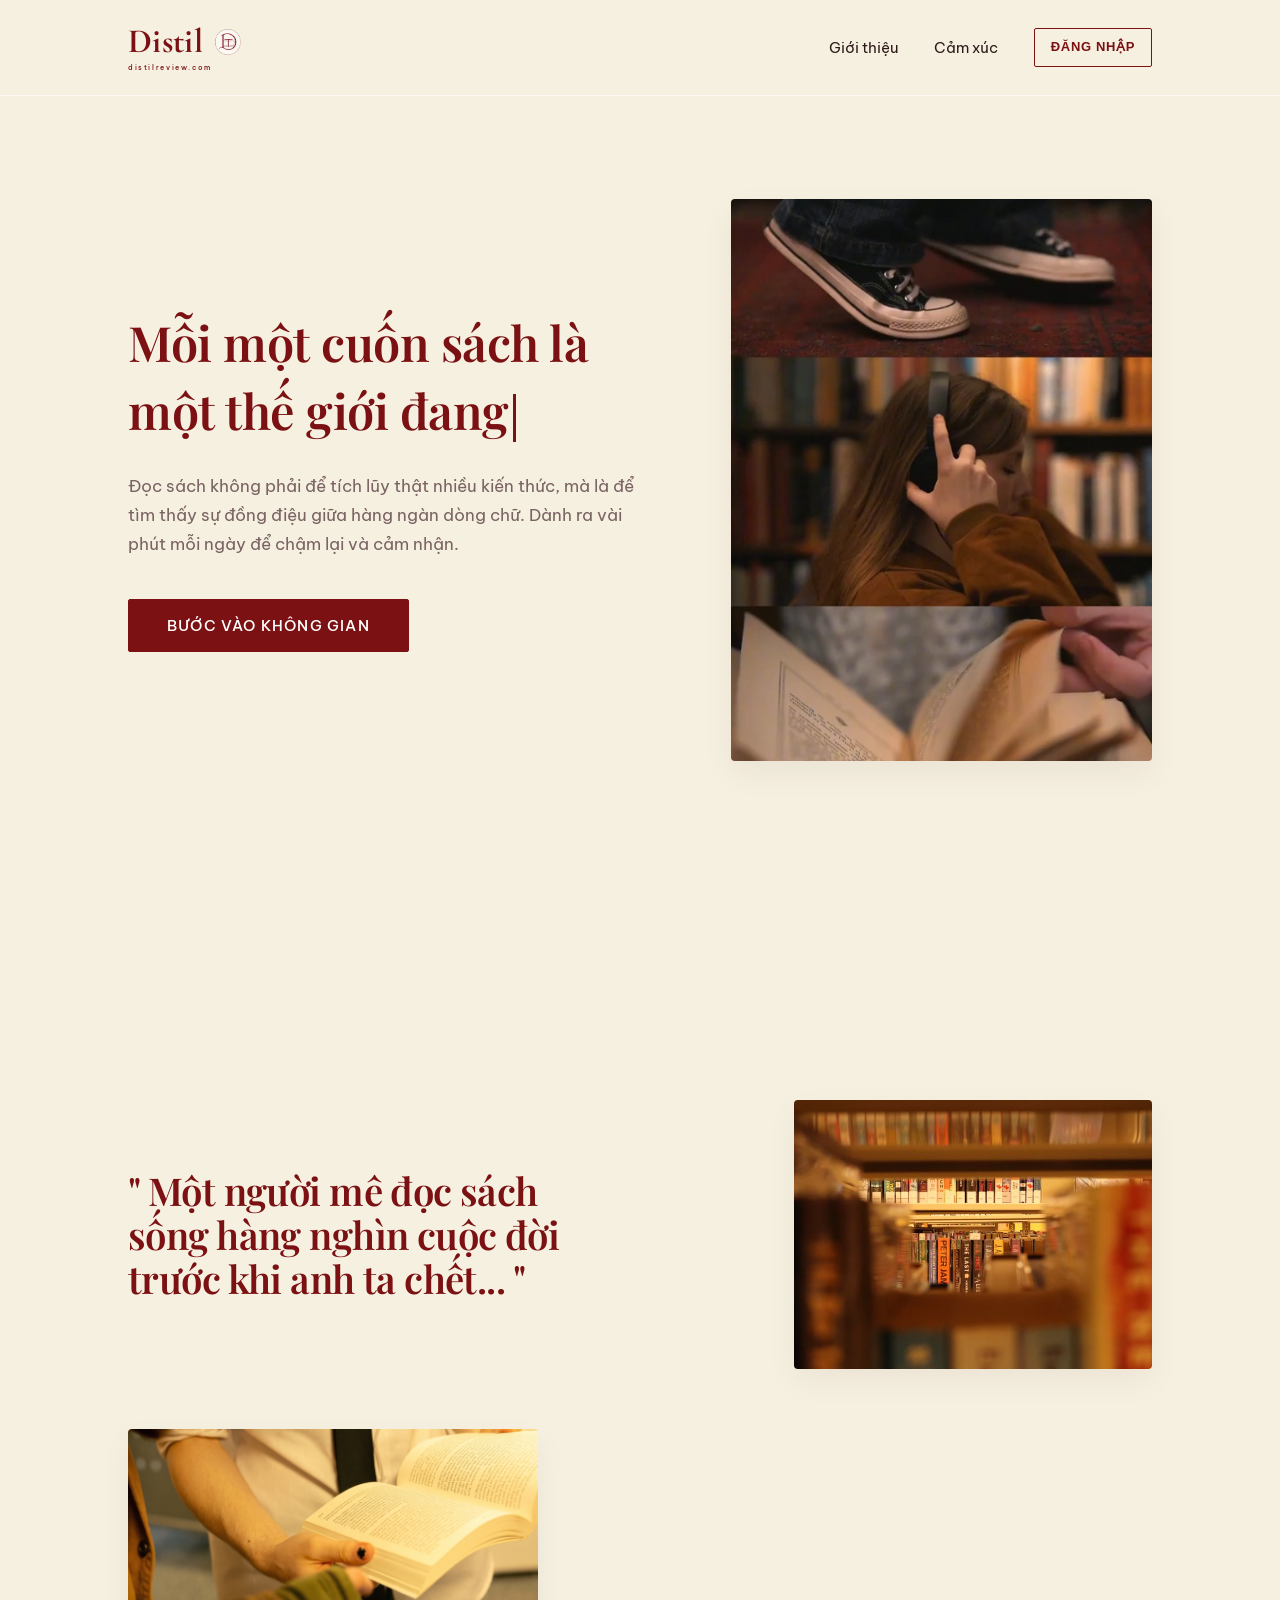
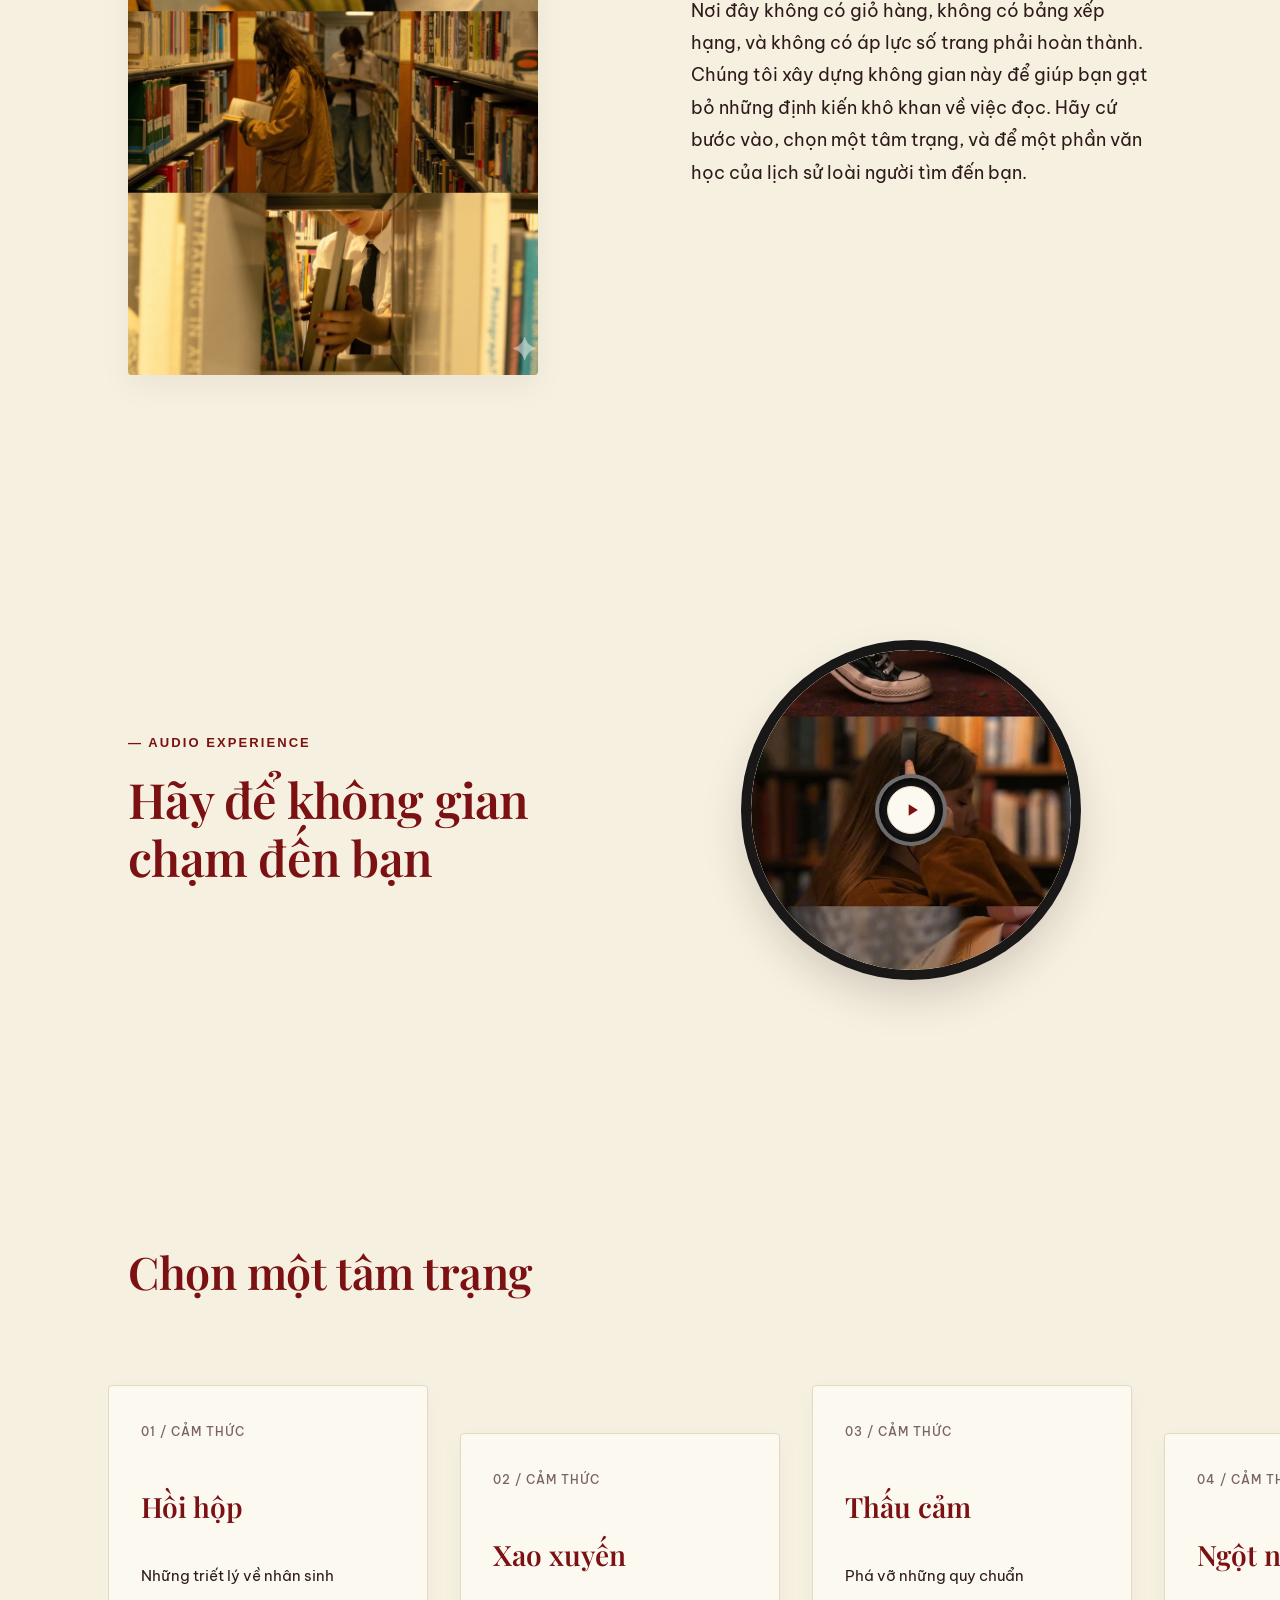
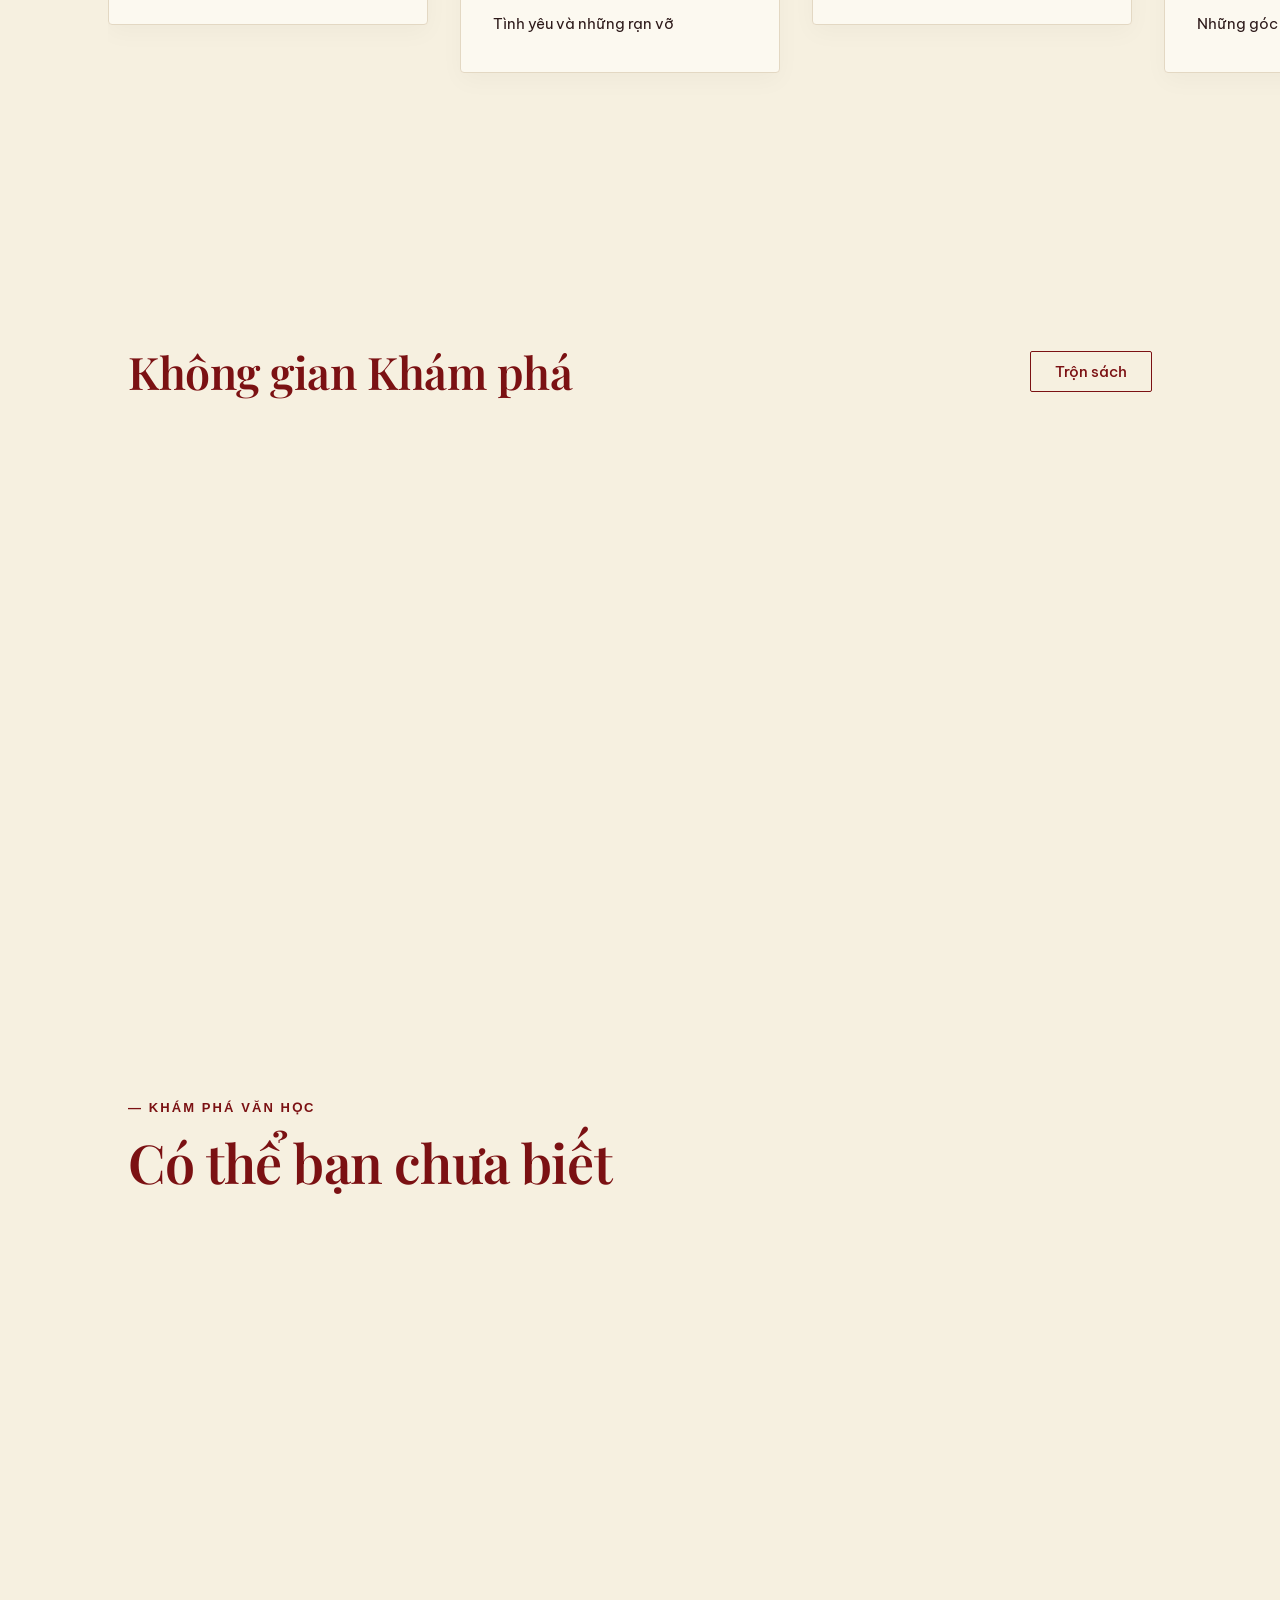
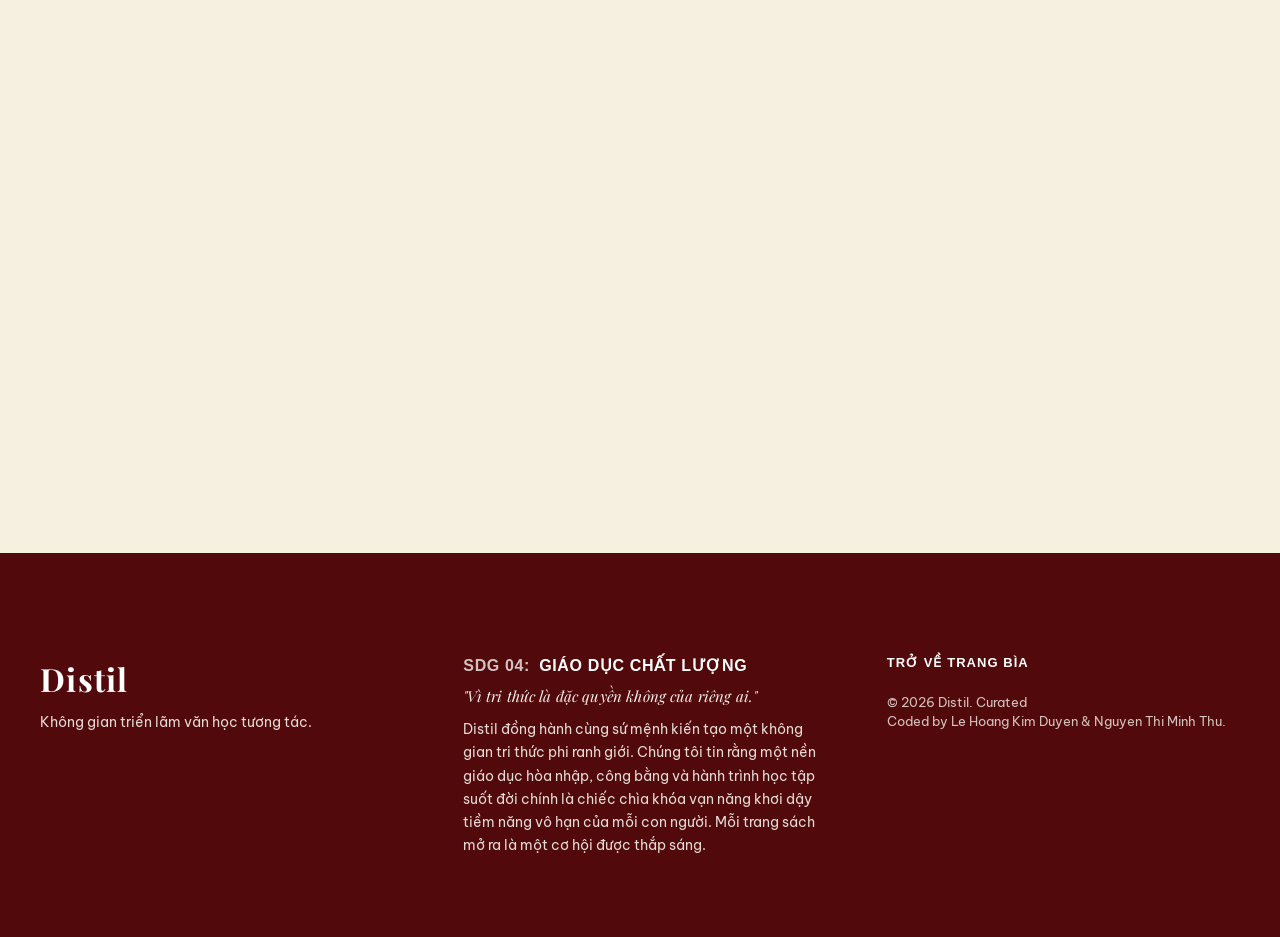
==== commit dbff1ae3: "update final exam task 4" ====
--- a/index.html
+++ b/index.html
@@ -29,7 +29,14 @@
       <div class="nav-container">
         <!-- Logo mang phong cách tạp chí in (Serif - Cormorant Garamond) -->
         <a href="#" class="brand-logo">
-          <span class="logo-name">Distil</span>
+          <div class="logo-brand-row">
+            <span class="logo-name">Distil</span>
+            <img
+              src="images/LogoTD.PNG"
+              alt="Distil Logo"
+              class="brand-logo-img"
+            />
+          </div>
           <span class="logo-domain">distilreview.com</span>
         </a>
 
--- a/css/style.css
+++ b/css/style.css
@@ -106,6 +106,12 @@
   opacity: 0.85;
 }
 
+.logo-brand-row {
+  display: flex;
+  align-items: center;
+  gap: 10px;
+}
+
 .logo-name {
   font-family: "Cormorant Garamond", serif;
   font-size: 2.125rem;
@@ -113,6 +119,18 @@
   color: var(--clr-primary);
   line-height: 1;
   letter-spacing: 0.01em;
+}
+
+.brand-logo-img {
+  height: 36px;
+  width: auto;
+  object-fit: contain;
+  display: block;
+  transition: transform 0.3s ease;
+}
+
+.brand-logo:hover .brand-logo-img {
+  transform: scale(1.05);
 }
 
 .logo-domain {
@@ -649,14 +667,15 @@
   transform: translate(-50%, -50%) scale(0.94);
   z-index: 1000;
   width: 90%;
-  max-width: 820px;
+  max-width: 880px;
+  max-height: min(85vh, 550px);
   background: rgba(45, 26, 26, 0.94);
   border: 1px solid rgba(227, 216, 195, 0.22);
   border-radius: var(--radius-card);
   box-shadow:
     0 24px 60px rgba(45, 26, 26, 0.55),
     0 0 70px rgba(252, 249, 240, 0.08);
-  padding: 48px 44px;
+  padding: 44px 44px 40px;
   opacity: 0;
   visibility: hidden;
   pointer-events: none;
@@ -665,6 +684,10 @@
     opacity 0.35s ease,
     visibility 0.35s ease;
   box-sizing: border-box;
+  display: flex;
+  flex-direction: column;
+  justify-content: center;
+  overflow: hidden;
 }
 
 .book-focus-container.is-active {
@@ -701,25 +724,32 @@
 /* Layout 2 Cột Split View (Flexbox) */
 .focus-split-view {
   display: flex;
-  gap: 48px;
+  gap: 32px;
   align-items: center;
-}
-
-/* CỘT TRÁI (Left side): Khung sách dựng thẳng đứng, chuẩn tỉ lệ, chất liệu giấy tối giản */
+  width: 100%;
+  max-height: 100%;
+}
+
+/* CỘT TRÁI (Left side): Khung sách chiếm khoảng 30% - 35% diện tích ngang */
 .focus-col-left {
-  flex: 0 0 220px;
-  display: flex;
-  justify-content: center;
+  flex: 0 0 32%;
+  max-width: 32%;
+  display: flex;
+  justify-content: flex-start;
   align-items: center;
 }
 
 .focus-book-preview {
   perspective: 800px;
+  width: 100%;
+  display: flex;
+  justify-content: flex-start;
 }
 
 .focus-book-cover {
   aspect-ratio: 3 / 4;
-  width: 210px;
+  width: 100%;
+  max-width: 220px;
   background-color: var(--clr-surface);
   border: 1px solid var(--clr-border);
   border-radius: var(--radius-card);
@@ -794,10 +824,15 @@
   color: var(--clr-text-muted);
 }
 
-/* CỘT PHẢI (Right side): Bảng nội dung giới thiệu chi tiết với chữ sáng trên nền tối */
+/* CỘT PHẢI (Right side): Bảng nội dung giới thiệu chiếm ưu tiên rộng hơn (khoảng 65% - 70%) */
 .focus-col-right {
-  flex: 1;
+  flex: 0 0 calc(68% - 32px);
+  flex-grow: 1;
   min-width: 0;
+  max-height: 100%;
+  display: flex;
+  flex-direction: column;
+  justify-content: center;
   text-align: left;
 }
 
@@ -836,12 +871,13 @@
 
 .detail-summary {
   font-family: var(--font-body);
-  font-size: 1rem;
-  line-height: 1.75;
+  font-size: 0.9375rem;
+  line-height: 1.8;
   color: var(--clr-surface);
   border-left: 2px solid var(--clr-accent);
   padding-left: 18px;
   margin: 0;
+  white-space: pre-line;
 }
 
 /* The Book Grid với không gian 3D */
@@ -972,29 +1008,35 @@
 
 /* Khối cuộn văn bản tóm tắt */
 .scrollable-summary {
-  max-height: 250px;
+  max-height: 240px;
   overflow-y: auto;
-  padding-right: 12px;
-  margin-top: 16px;
-}
-
-/* Tùy chỉnh thanh cuộn siêu mỏng */
+  overscroll-behavior: contain;
+  padding-right: 14px;
+  margin-top: 14px;
+}
+
+/* Tùy chỉnh thanh cuộn nhỏ gọn, tiệp màu tối với giao diện */
 .scrollable-summary::-webkit-scrollbar {
   width: 4px;
 }
 
 .scrollable-summary::-webkit-scrollbar-track {
-  background: transparent;
+  background: rgba(20, 10, 10, 0.4);
+  border-radius: 2px;
 }
 
 .scrollable-summary::-webkit-scrollbar-thumb {
-  background-color: var(--clr-border);
+  background-color: rgba(227, 216, 195, 0.35);
   border-radius: 2px;
+}
+
+.scrollable-summary::-webkit-scrollbar-thumb:hover {
+  background-color: rgba(227, 216, 195, 0.6);
 }
 
 .scrollable-summary {
   scrollbar-width: thin;
-  scrollbar-color: var(--clr-border) transparent;
+  scrollbar-color: rgba(227, 216, 195, 0.35) rgba(20, 10, 10, 0.4);
 }
 
 /* Dải gáy sách giấy thủ công thanh lịch */
@@ -1720,6 +1762,12 @@
 
   .focus-col-left {
     flex: 0 0 auto;
+    max-width: 100%;
+    justify-content: center;
+  }
+
+  .focus-book-preview {
+    justify-content: center;
   }
 
   .focus-book-cover {
@@ -1728,6 +1776,8 @@
   }
 
   .focus-col-right {
+    flex: 0 0 auto;
+    max-width: 100%;
     text-align: center;
   }
 
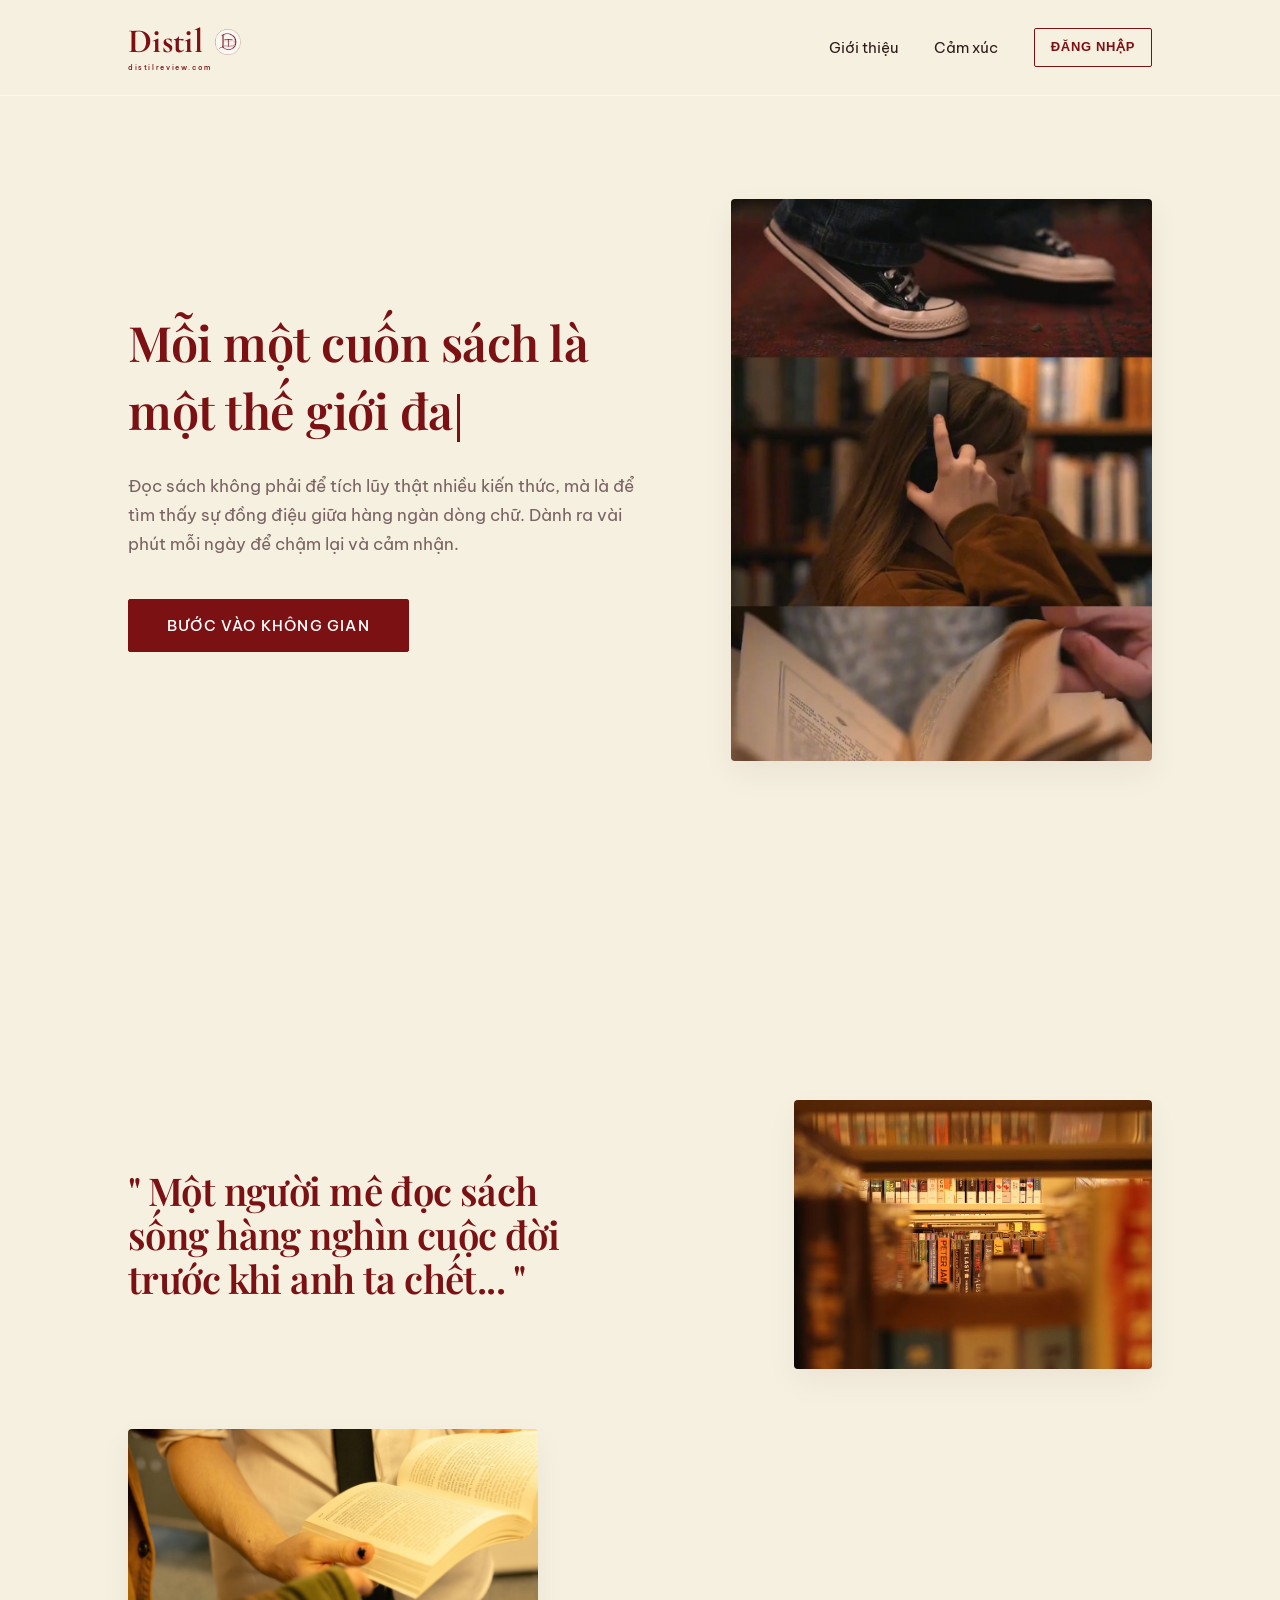
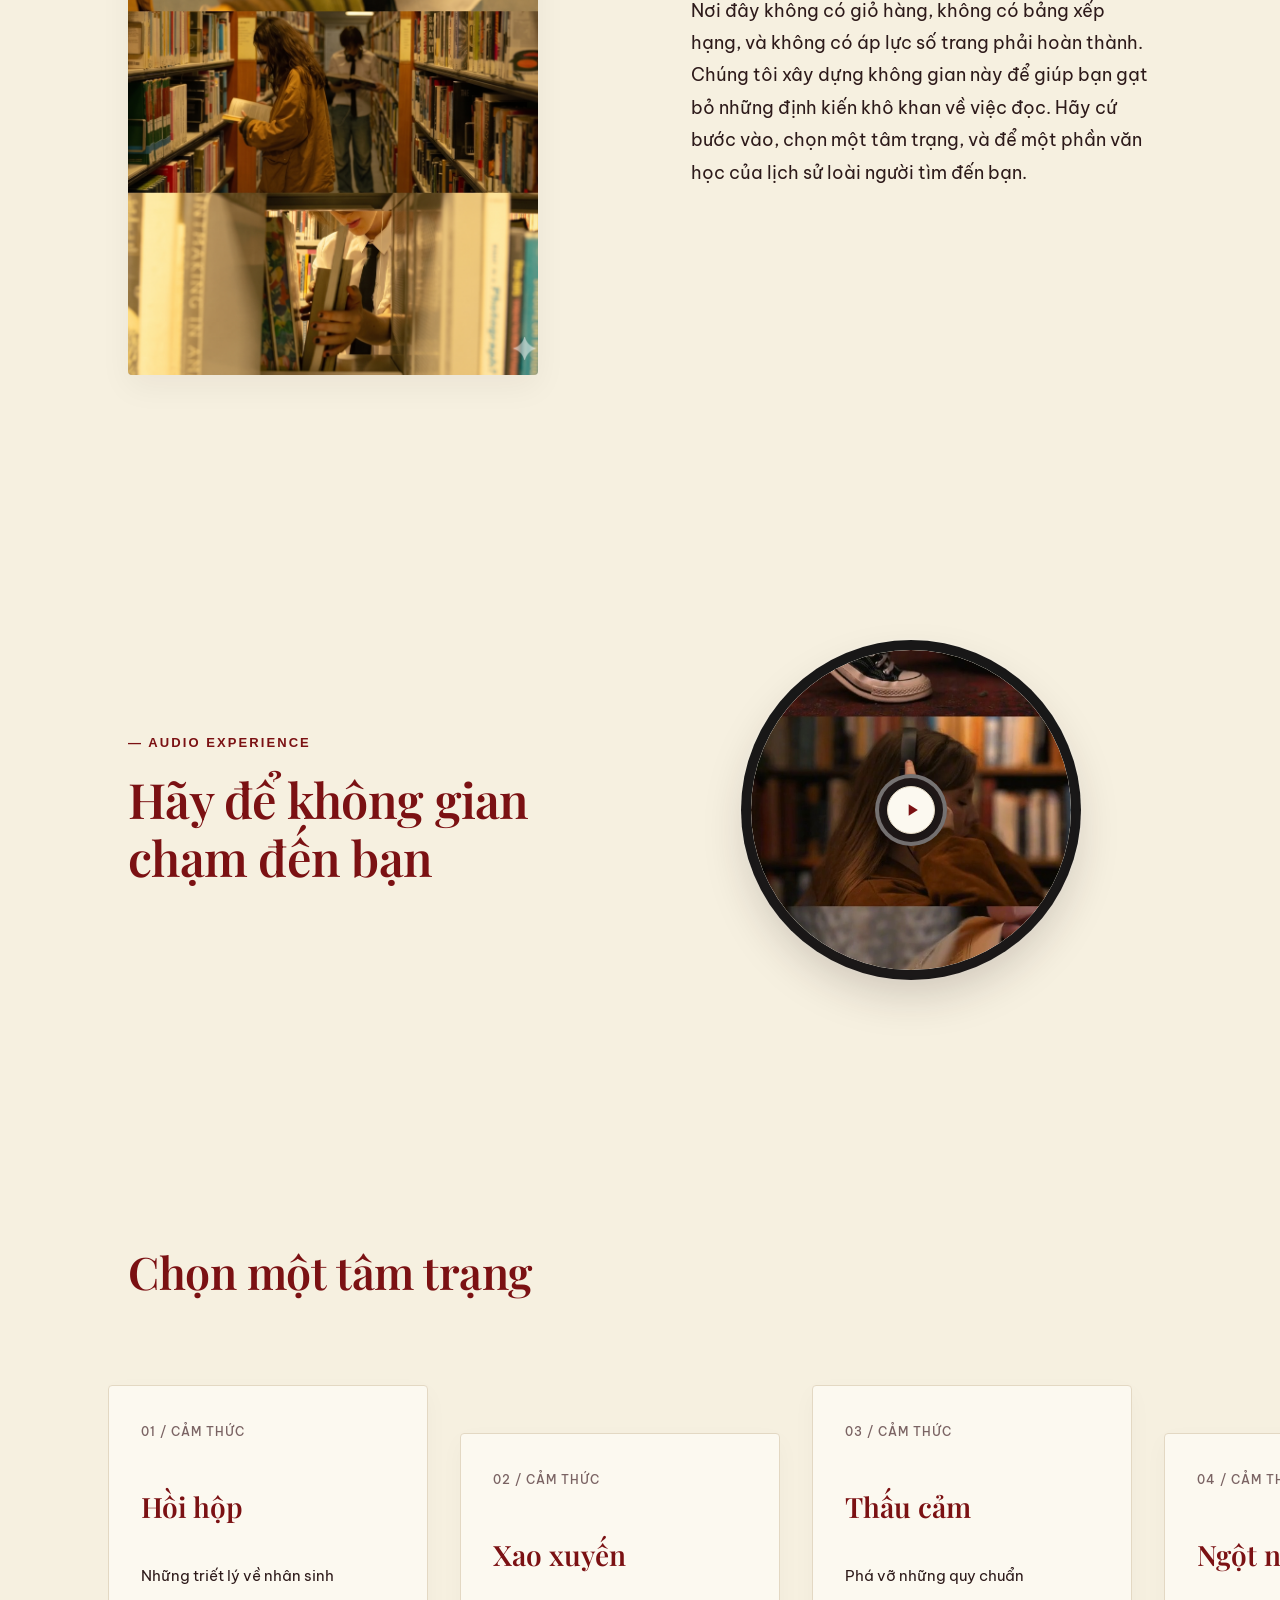
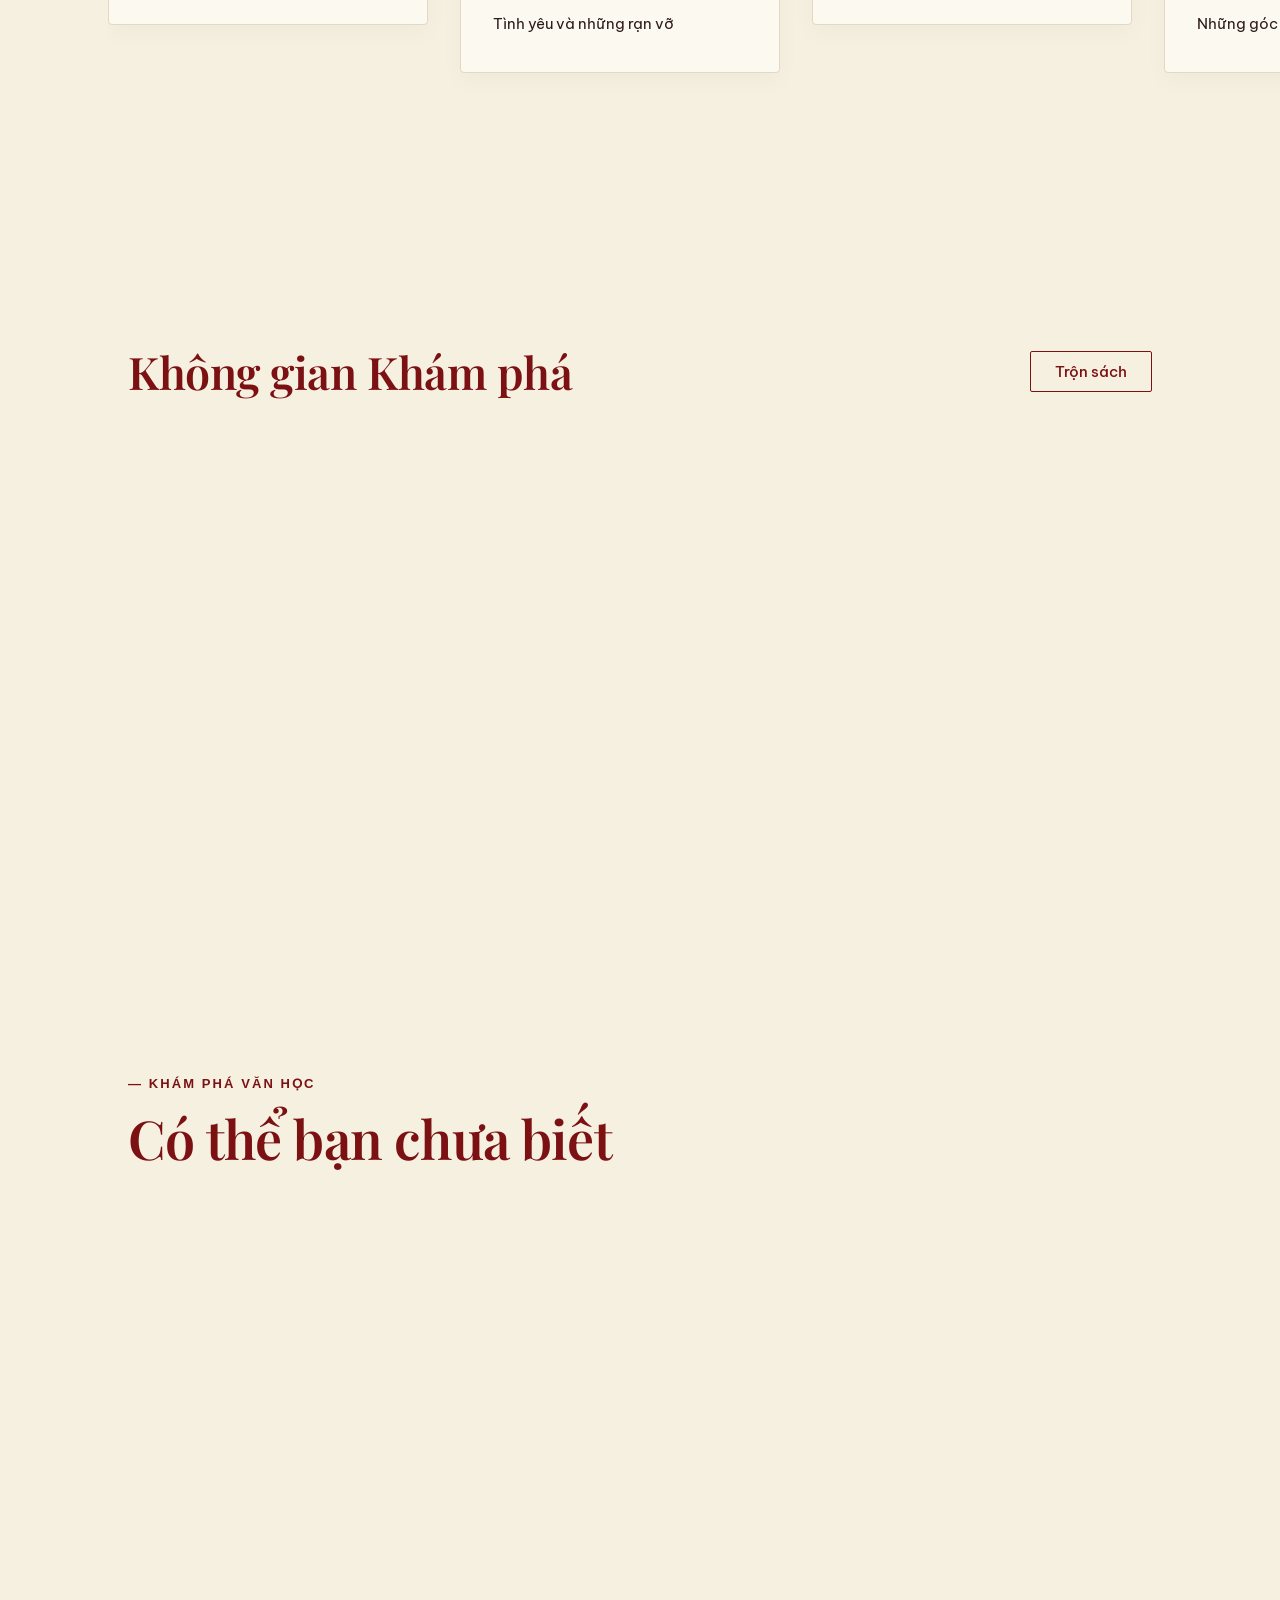
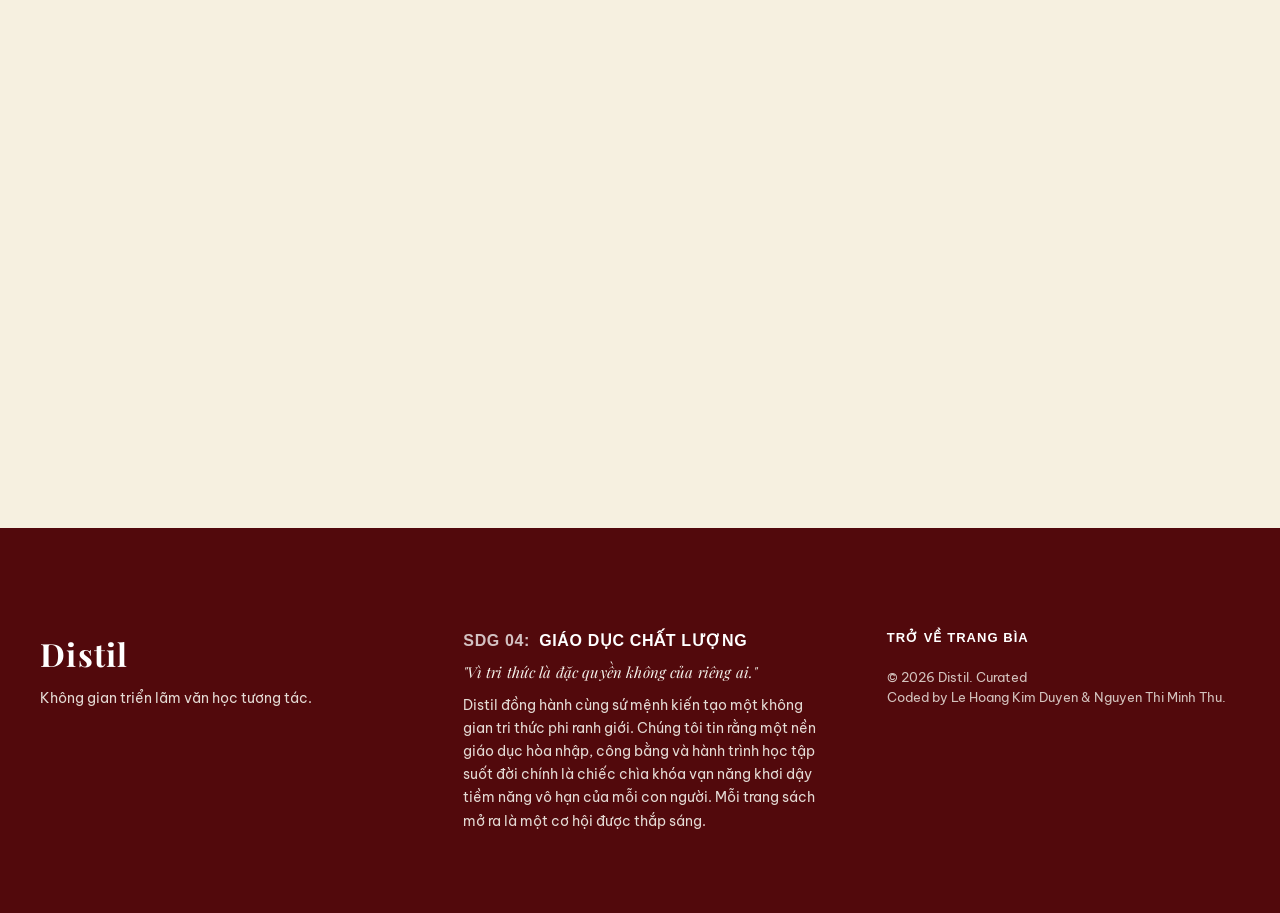
==== commit b186eea6: "hoan thanh task4" ====
--- a/index.html
+++ b/index.html
@@ -12,9 +12,6 @@
       href="https://fonts.googleapis.com/css2?family=Be+Vietnam+Pro:ital,wght@0,300;0,400;0,500;0,600;1,400&family=Cormorant+Garamond:ital,wght@0,400;0,600;0,700;1,400&family=Playfair+Display:ital,wght@0,400;0,600;0,700;1,400&display=swap"
       rel="stylesheet"
     />
-
-    <!-- Thư viện AOS (Animate On Scroll) CSS -->
-    <link rel="stylesheet" href="https://unpkg.com/aos@next/dist/aos.css" />
 
     <!-- Stylesheet riêng biệt theo tiêu chuẩn cấu trúc dự án -->
     <link rel="stylesheet" href="css/style.css" />
@@ -643,10 +640,7 @@
       </div></div>
     </footer>
 
-    <!-- Thư viện AOS (Animate On Scroll) JS -->
-    <script src="https://unpkg.com/aos@next/dist/aos.js"></script>
-
-    <!-- Script chính của dự án -->
+    <!-- Script chính của dự án (100% Vanilla JS) -->
     <script src="js/app.js"></script>
     <script src="js/main.js"></script>
   </body>
--- a/css/style.css
+++ b/css/style.css
@@ -368,7 +368,7 @@
   flex: 0 0 50%;
   max-width: 50%;
   font-family: var(--font-heading);
-  font-size: clamp(2.5rem, 4vw, 4.5rem);
+  font-size: clamp(1.5rem, 3vw, 3.5rem);
   font-weight: 600;
   line-height: 1.15;
   color: var(--clr-primary);
@@ -777,12 +777,7 @@
   left: 0;
   width: 14px;
   height: 100%;
-  background: linear-gradient(
-    90deg,
-    rgba(45, 26, 26, 0.12),
-    rgba(45, 26, 26, 0.02) 80%,
-    transparent
-  );
+  background: rgba(45, 26, 26, 0.06);
   border-right: 1px solid rgba(45, 26, 26, 0.08);
   pointer-events: none;
 }
@@ -1047,7 +1042,8 @@
   left: 0;
   width: 12px;
   height: 100%;
-  background: linear-gradient(90deg, rgba(45, 26, 26, 0.08), transparent);
+  background: rgba(45, 26, 26, 0.05);
+  border-right: 1px solid rgba(45, 26, 26, 0.05);
   pointer-events: none;
 }
 
@@ -1215,9 +1211,9 @@
   width: 72px;
   height: 72px;
   border-radius: 50%;
-  background: radial-gradient(circle, #2b2b2b 0%, #111111 70%, #000 100%);
+  background: #1c1818;
   border: 4px solid rgba(255, 255, 255, 0.4);
-  box-shadow: inset 0 2px 8px rgba(0, 0, 0, 0.6);
+  box-shadow: inset 0 2px 8px rgba(45, 26, 26, 0.6);
   z-index: 2;
   pointer-events: none;
 }
@@ -1395,12 +1391,7 @@
   left: 0;
   width: 100%;
   height: 100%;
-  background: linear-gradient(
-    to bottom,
-    rgba(15, 10, 10, 0.02) 0%,
-    rgba(15, 10, 10, 0.3) 45%,
-    rgba(15, 10, 10, 0.88) 100%
-  );
+  background: rgba(45, 26, 26, 0.65);
   pointer-events: none;
 }
 
@@ -1426,7 +1417,7 @@
   color: #ffffff;
   line-height: 1.25;
   margin: 0;
-  text-shadow: 0 2px 8px rgba(0, 0, 0, 0.4);
+  text-shadow: 0 2px 8px rgba(45, 26, 26, 0.4);
 }
 
 .card-overlay-text p {
@@ -1435,13 +1426,13 @@
   color: rgba(244, 241, 234, 0.92);
   letter-spacing: 0.04em;
   margin: 0;
-  text-shadow: 0 1px 4px rgba(0, 0, 0, 0.3);
+  text-shadow: 0 1px 4px rgba(45, 26, 26, 0.3);
 }
 
 /* Mặt sau: Nền nhung đỏ trầm đặc trưng của Distil */
 .flip-card-back {
   transform: rotateY(180deg);
-  background: linear-gradient(135deg, #7b1113 0%, #4f0b0d 100%);
+  background: var(--clr-primary);
   color: #f4f1ea;
   padding: 40px 32px;
   display: flex;
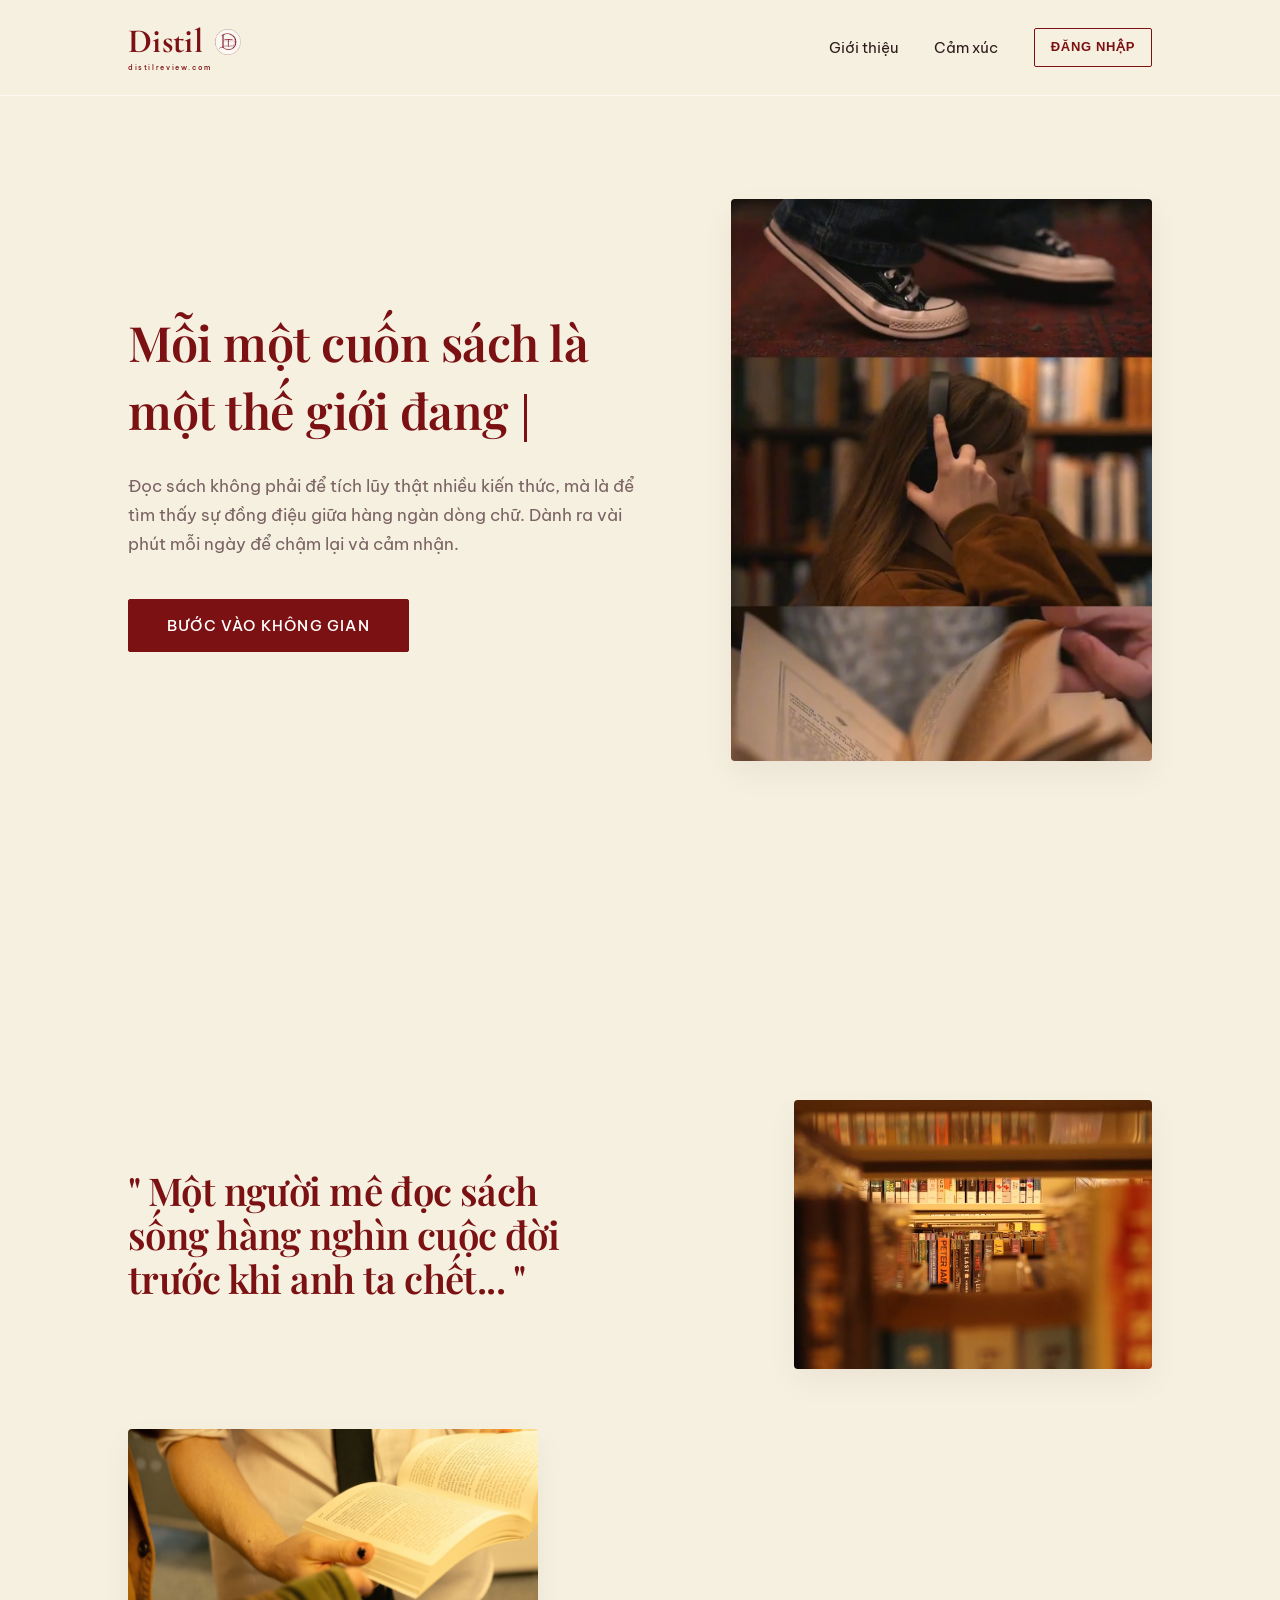
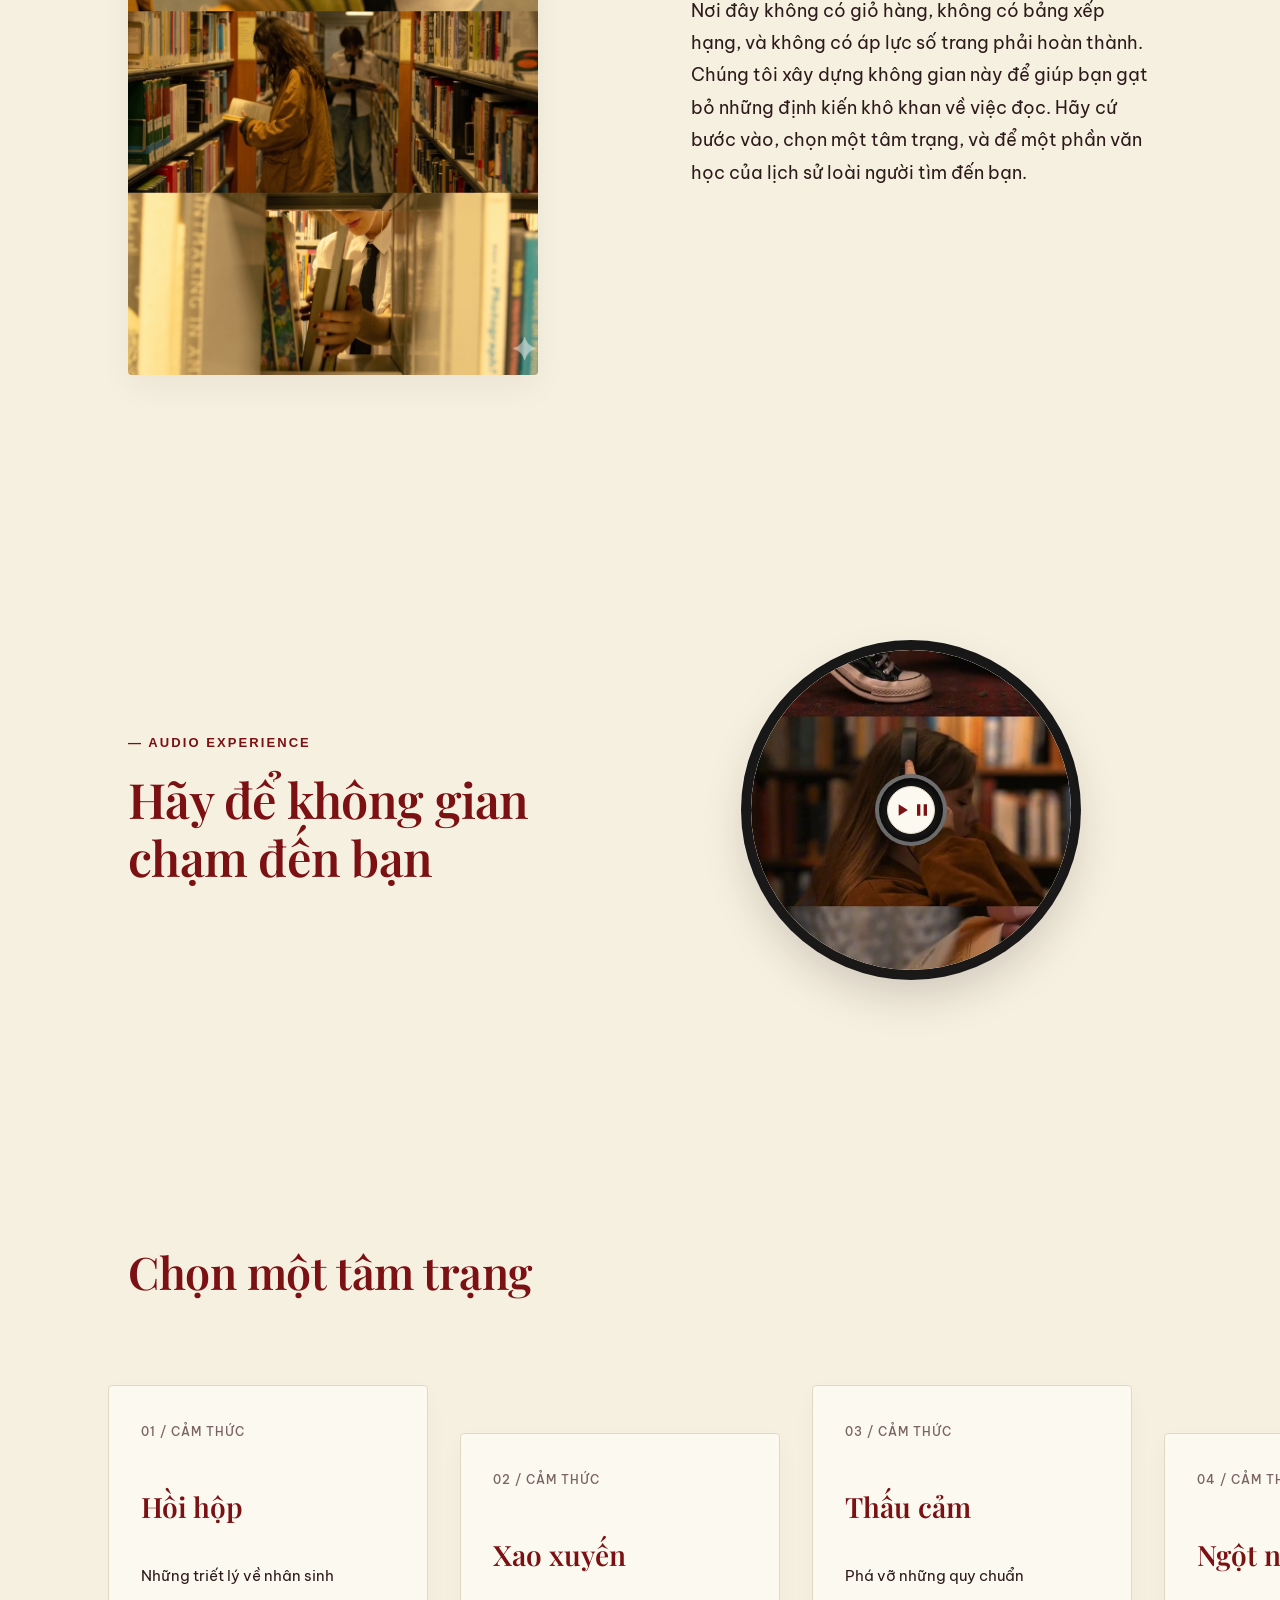
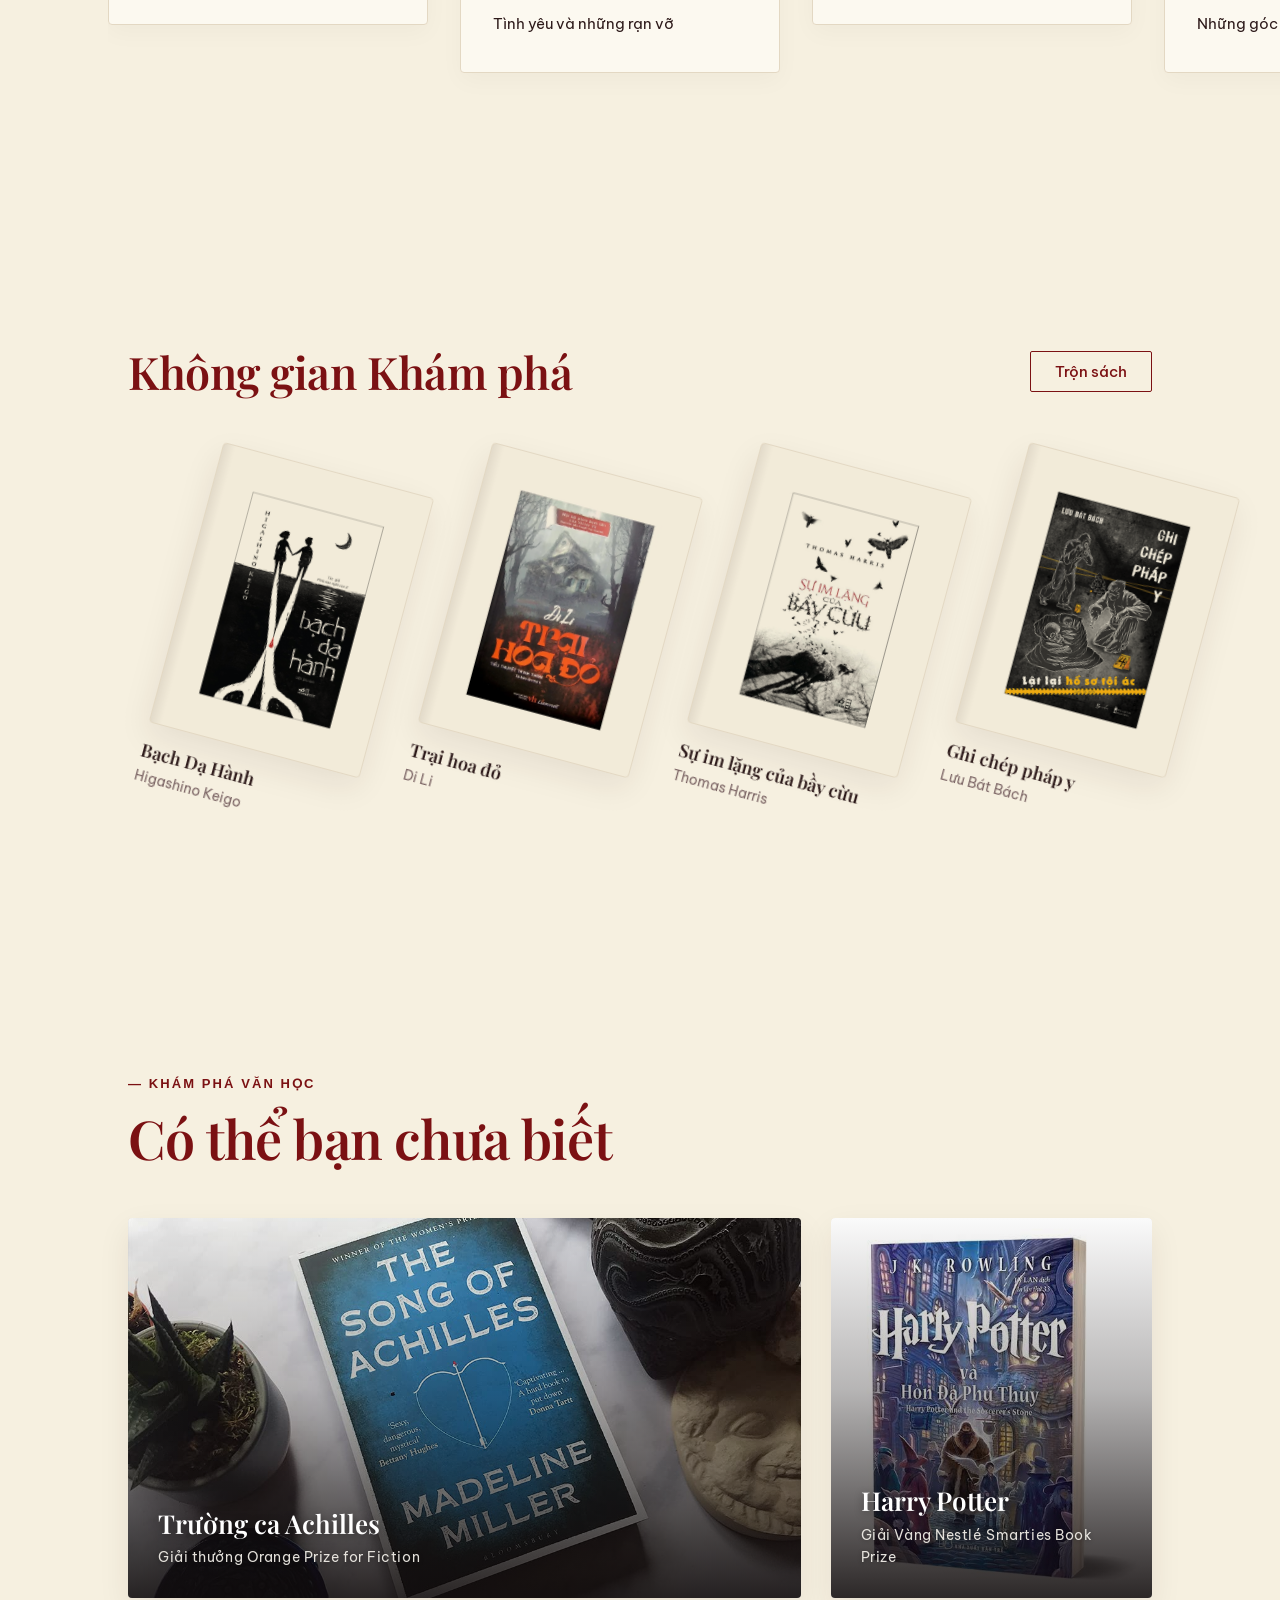
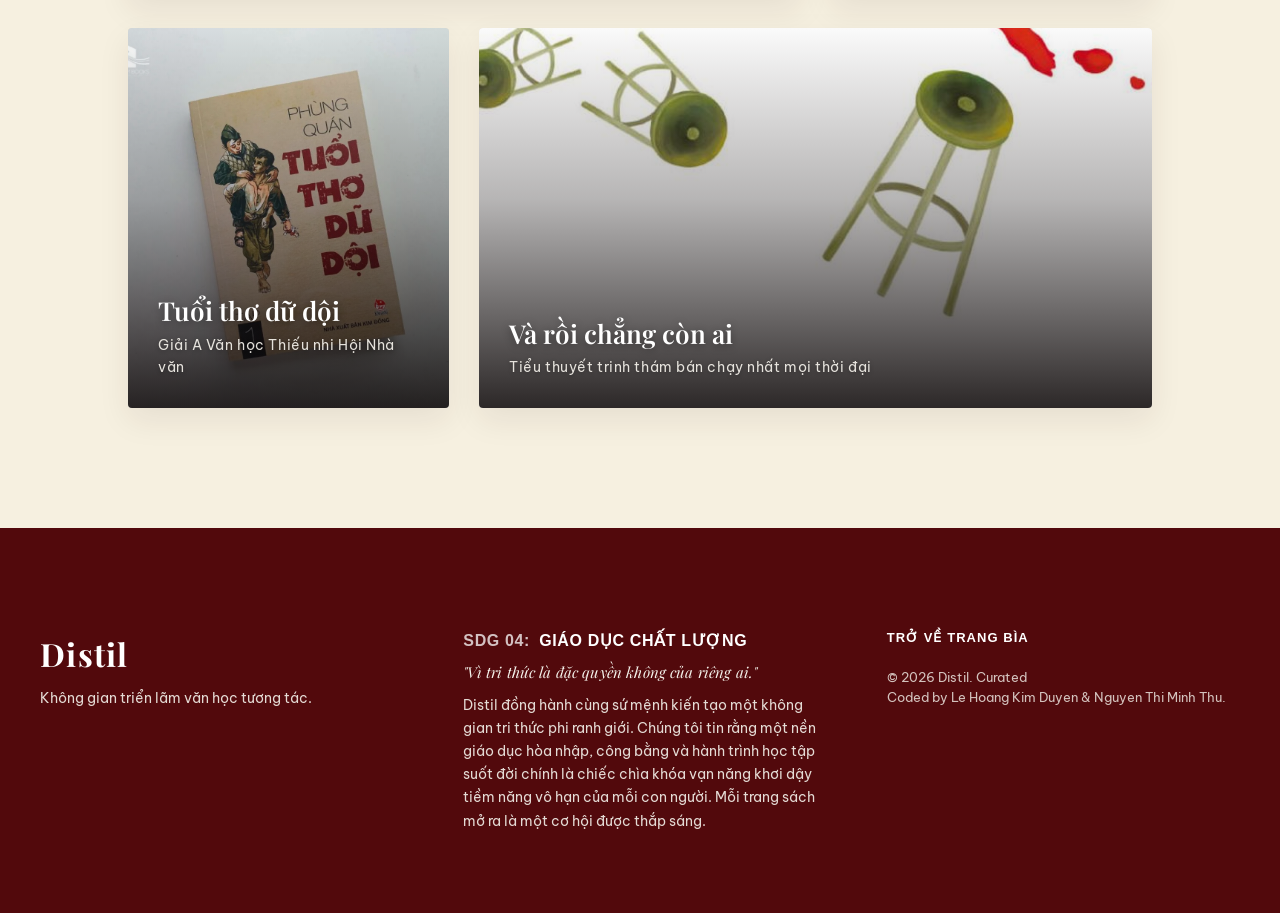
==== commit 8b8b06a5: "hoan thanh task 4" ====
--- a/index.html
+++ b/index.html
@@ -52,7 +52,6 @@
             href="profile.html"
             id="nav-user-avatar"
             class="user-avatar"
-            style="display: none"
             aria-label="Hồ sơ cá nhân"
           >
             <span class="avatar-initial">?</span>
@@ -118,10 +117,7 @@
       >
         <!-- Hàng 1 (Trên): Tiêu đề Hook bên trái và Khung ảnh nhỏ nằm ngang bên phải -->
         <div class="manifesto-row">
-          <h6
-            class="manifesto-hook"
-            style="font-size: clamp(1.5rem, 3vw, 3.5rem)"
-          >
+          <h6 class="manifesto-hook">
             " Một người mê đọc sách<br />
             sống hàng nghìn cuộc đời trước khi anh ta chết... "
           </h6>
@@ -199,7 +195,6 @@
                   width="20"
                   height="20"
                   fill="currentColor"
-                  style="display: none"
                 >
                   <path d="M6 19h4V5H6v14zm8-14v14h4V5h-4z" />
                 </svg>
--- a/css/style.css
+++ b/css/style.css
@@ -227,6 +227,14 @@
   font-size: 1.125rem;
   font-weight: 600;
   line-height: 1;
+}
+
+#nav-user-avatar {
+  display: none;
+}
+
+.pause-icon {
+  display: none;
 }
 
 /* ==========================================================================
@@ -777,7 +785,12 @@
   left: 0;
   width: 14px;
   height: 100%;
-  background: rgba(45, 26, 26, 0.06);
+  background: linear-gradient(
+    90deg,
+    rgba(45, 26, 26, 0.12),
+    rgba(45, 26, 26, 0.02) 80%,
+    transparent
+  );
   border-right: 1px solid rgba(45, 26, 26, 0.08);
   pointer-events: none;
 }
@@ -1042,8 +1055,7 @@
   left: 0;
   width: 12px;
   height: 100%;
-  background: rgba(45, 26, 26, 0.05);
-  border-right: 1px solid rgba(45, 26, 26, 0.05);
+  background: linear-gradient(90deg, rgba(45, 26, 26, 0.08), transparent);
   pointer-events: none;
 }
 
@@ -1211,9 +1223,9 @@
   width: 72px;
   height: 72px;
   border-radius: 50%;
-  background: #1c1818;
+  background: radial-gradient(circle, #2b2b2b 0%, #111111 70%, #000 100%);
   border: 4px solid rgba(255, 255, 255, 0.4);
-  box-shadow: inset 0 2px 8px rgba(45, 26, 26, 0.6);
+  box-shadow: inset 0 2px 8px rgba(0, 0, 0, 0.6);
   z-index: 2;
   pointer-events: none;
 }
@@ -1391,7 +1403,12 @@
   left: 0;
   width: 100%;
   height: 100%;
-  background: rgba(45, 26, 26, 0.65);
+  background: linear-gradient(
+    to bottom,
+    rgba(15, 10, 10, 0.02) 0%,
+    rgba(15, 10, 10, 0.3) 45%,
+    rgba(15, 10, 10, 0.88) 100%
+  );
   pointer-events: none;
 }
 
@@ -1417,7 +1434,7 @@
   color: #ffffff;
   line-height: 1.25;
   margin: 0;
-  text-shadow: 0 2px 8px rgba(45, 26, 26, 0.4);
+  text-shadow: 0 2px 8px rgba(0, 0, 0, 0.4);
 }
 
 .card-overlay-text p {
@@ -1426,13 +1443,13 @@
   color: rgba(244, 241, 234, 0.92);
   letter-spacing: 0.04em;
   margin: 0;
-  text-shadow: 0 1px 4px rgba(45, 26, 26, 0.3);
+  text-shadow: 0 1px 4px rgba(0, 0, 0, 0.3);
 }
 
 /* Mặt sau: Nền nhung đỏ trầm đặc trưng của Distil */
 .flip-card-back {
   transform: rotateY(180deg);
-  background: var(--clr-primary);
+  background: linear-gradient(135deg, #7b1113 0%, #4f0b0d 100%);
   color: #f4f1ea;
   padding: 40px 32px;
   display: flex;
